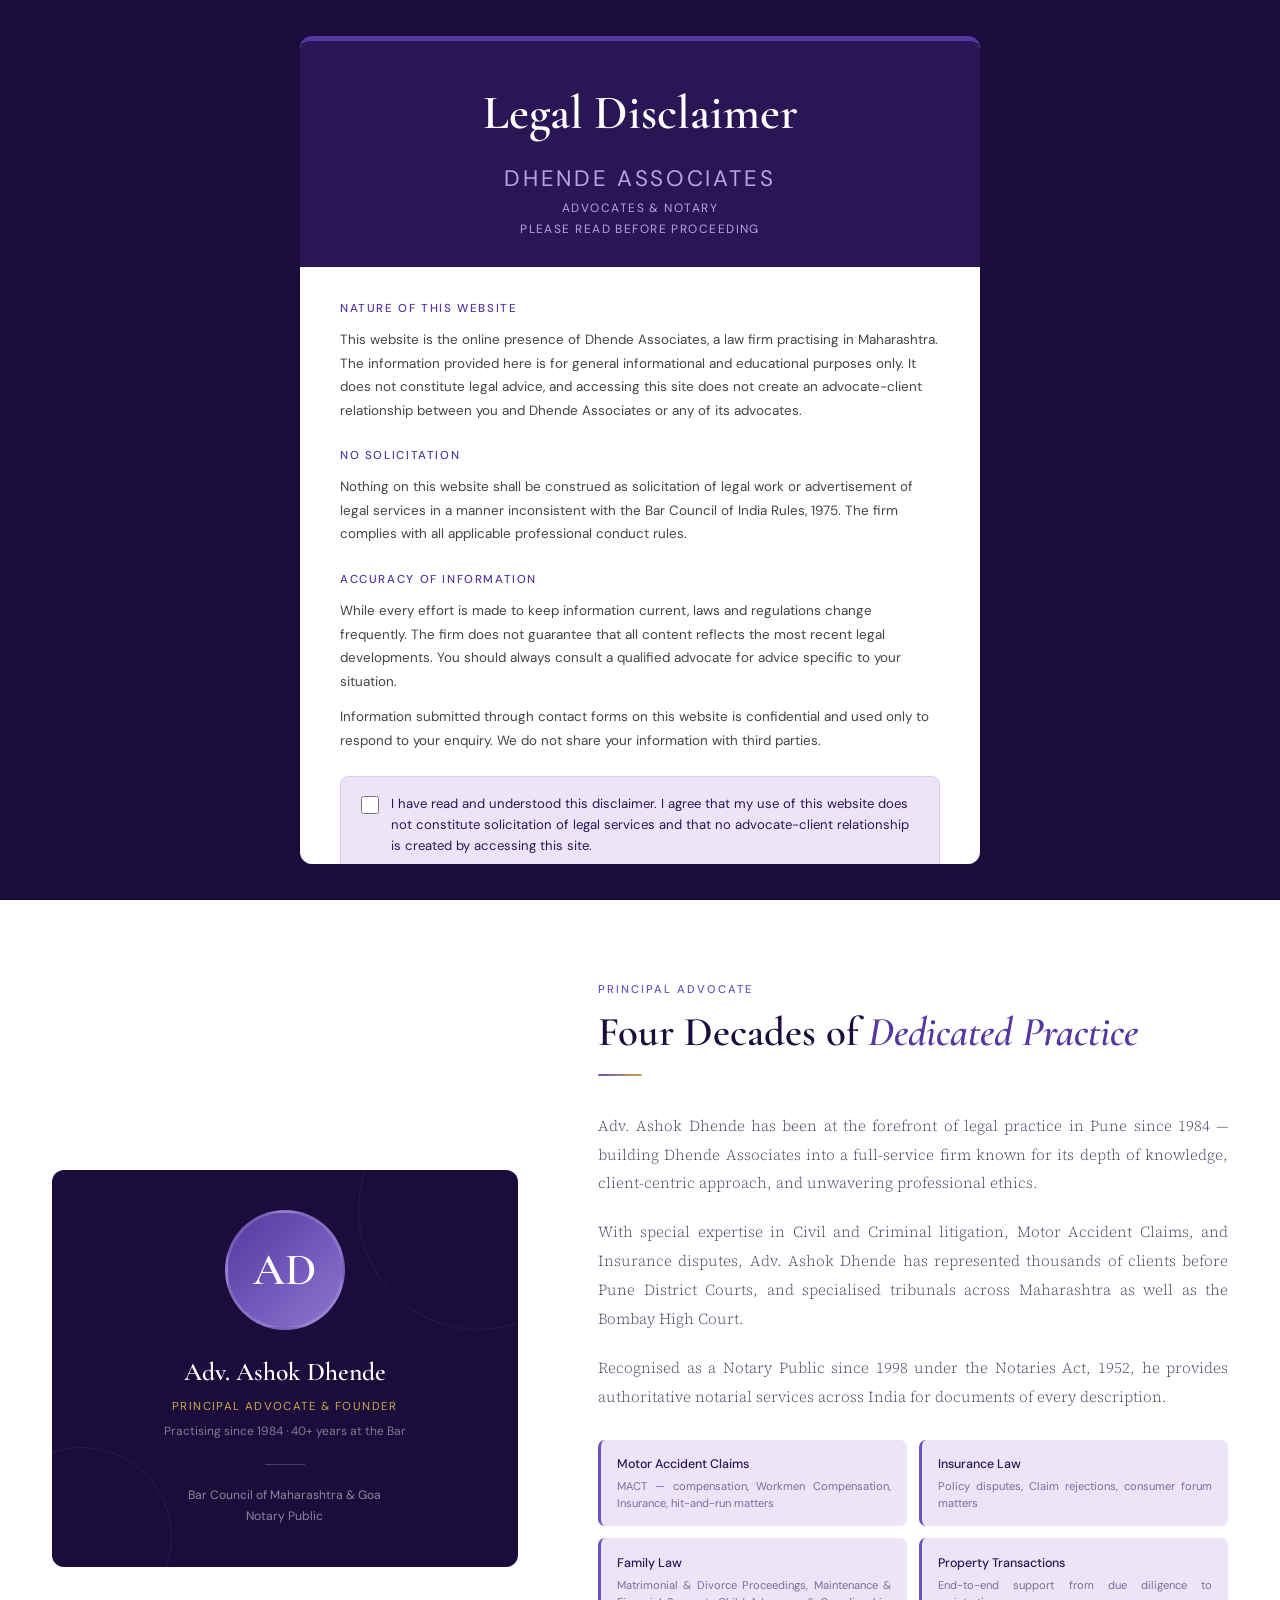
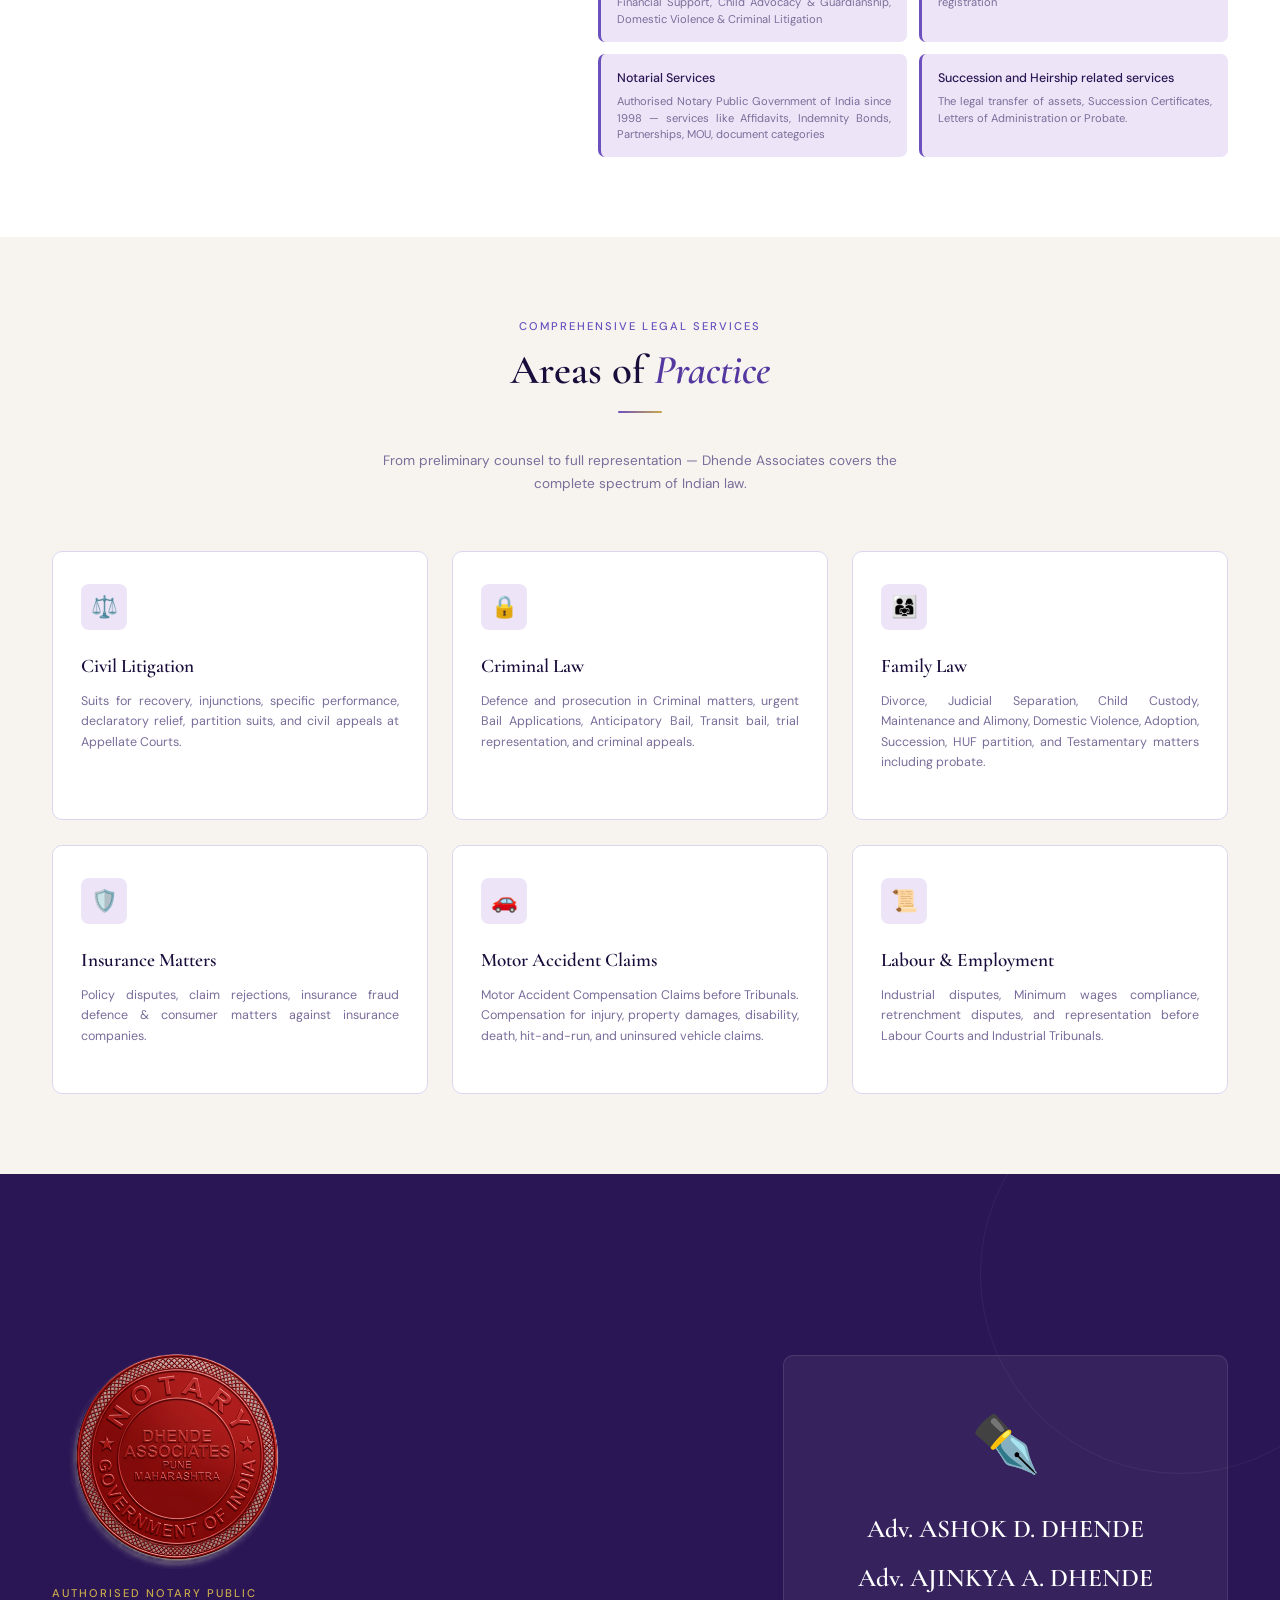
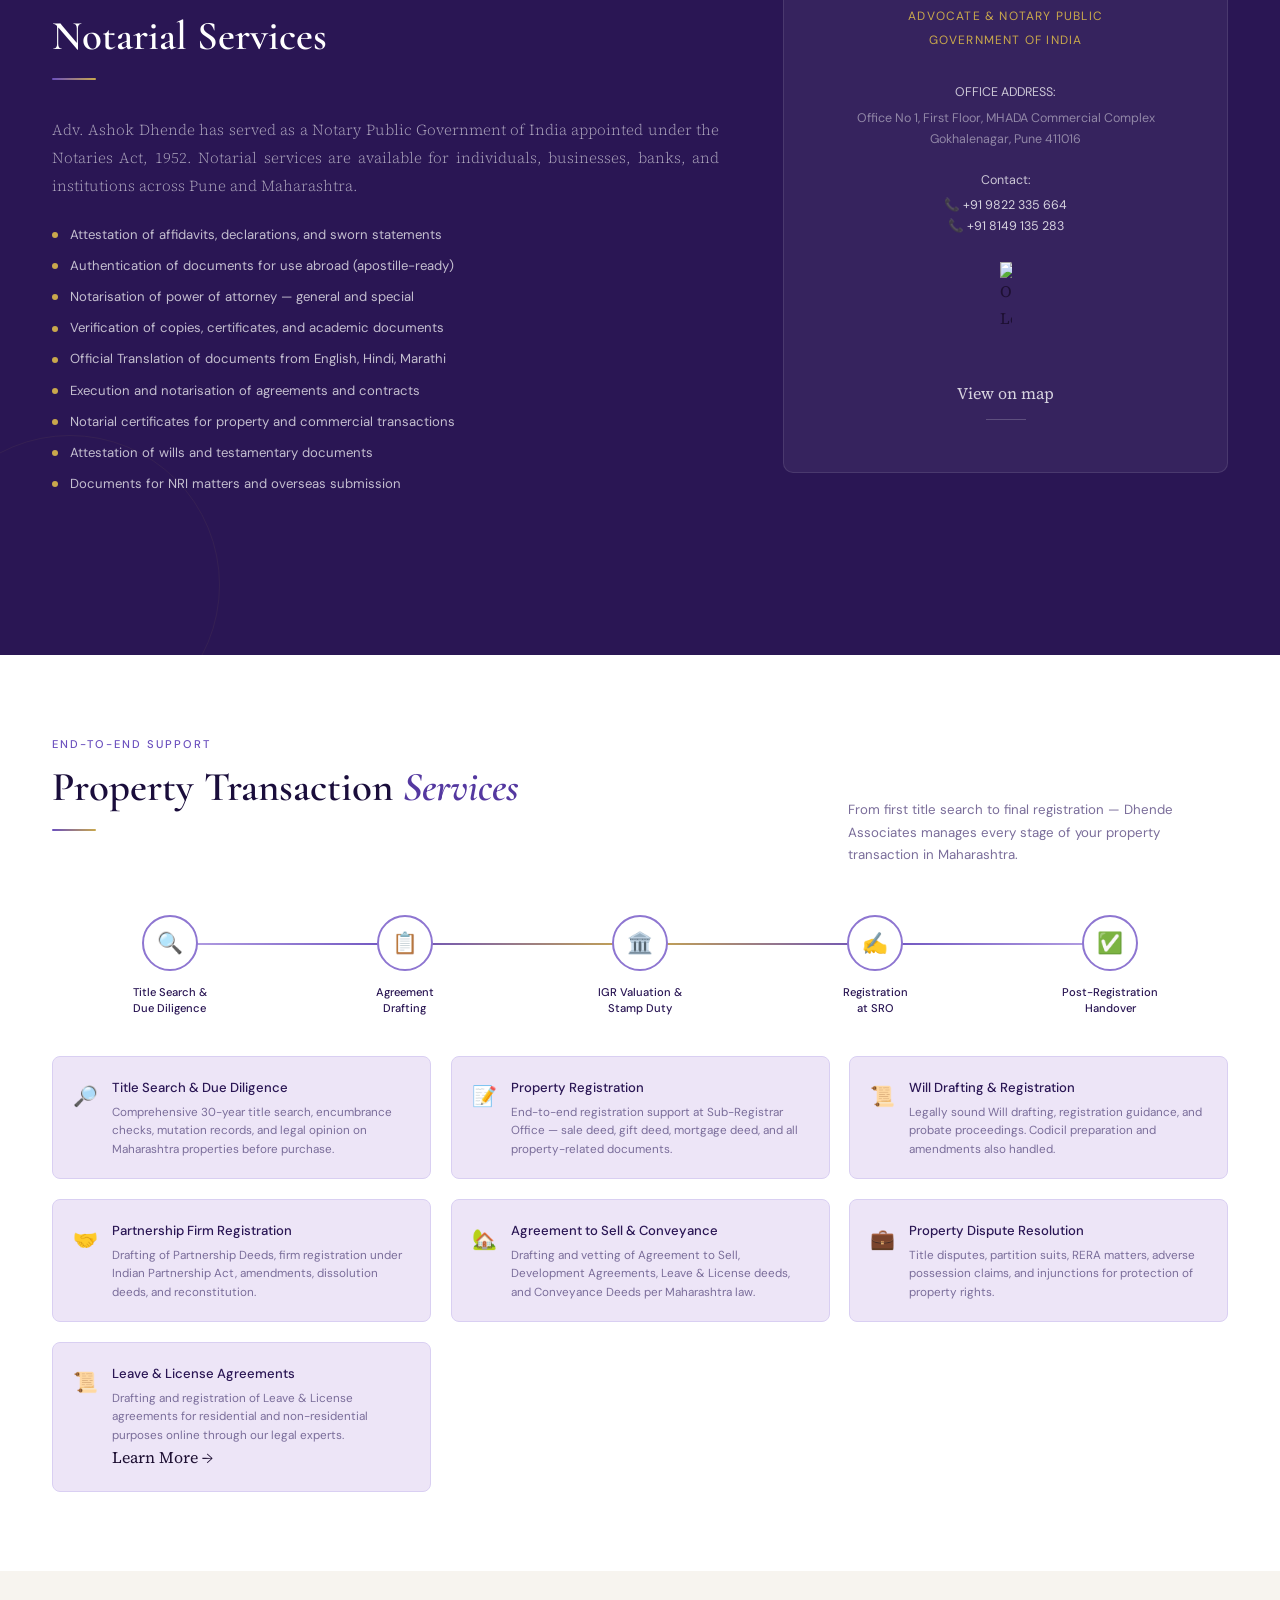
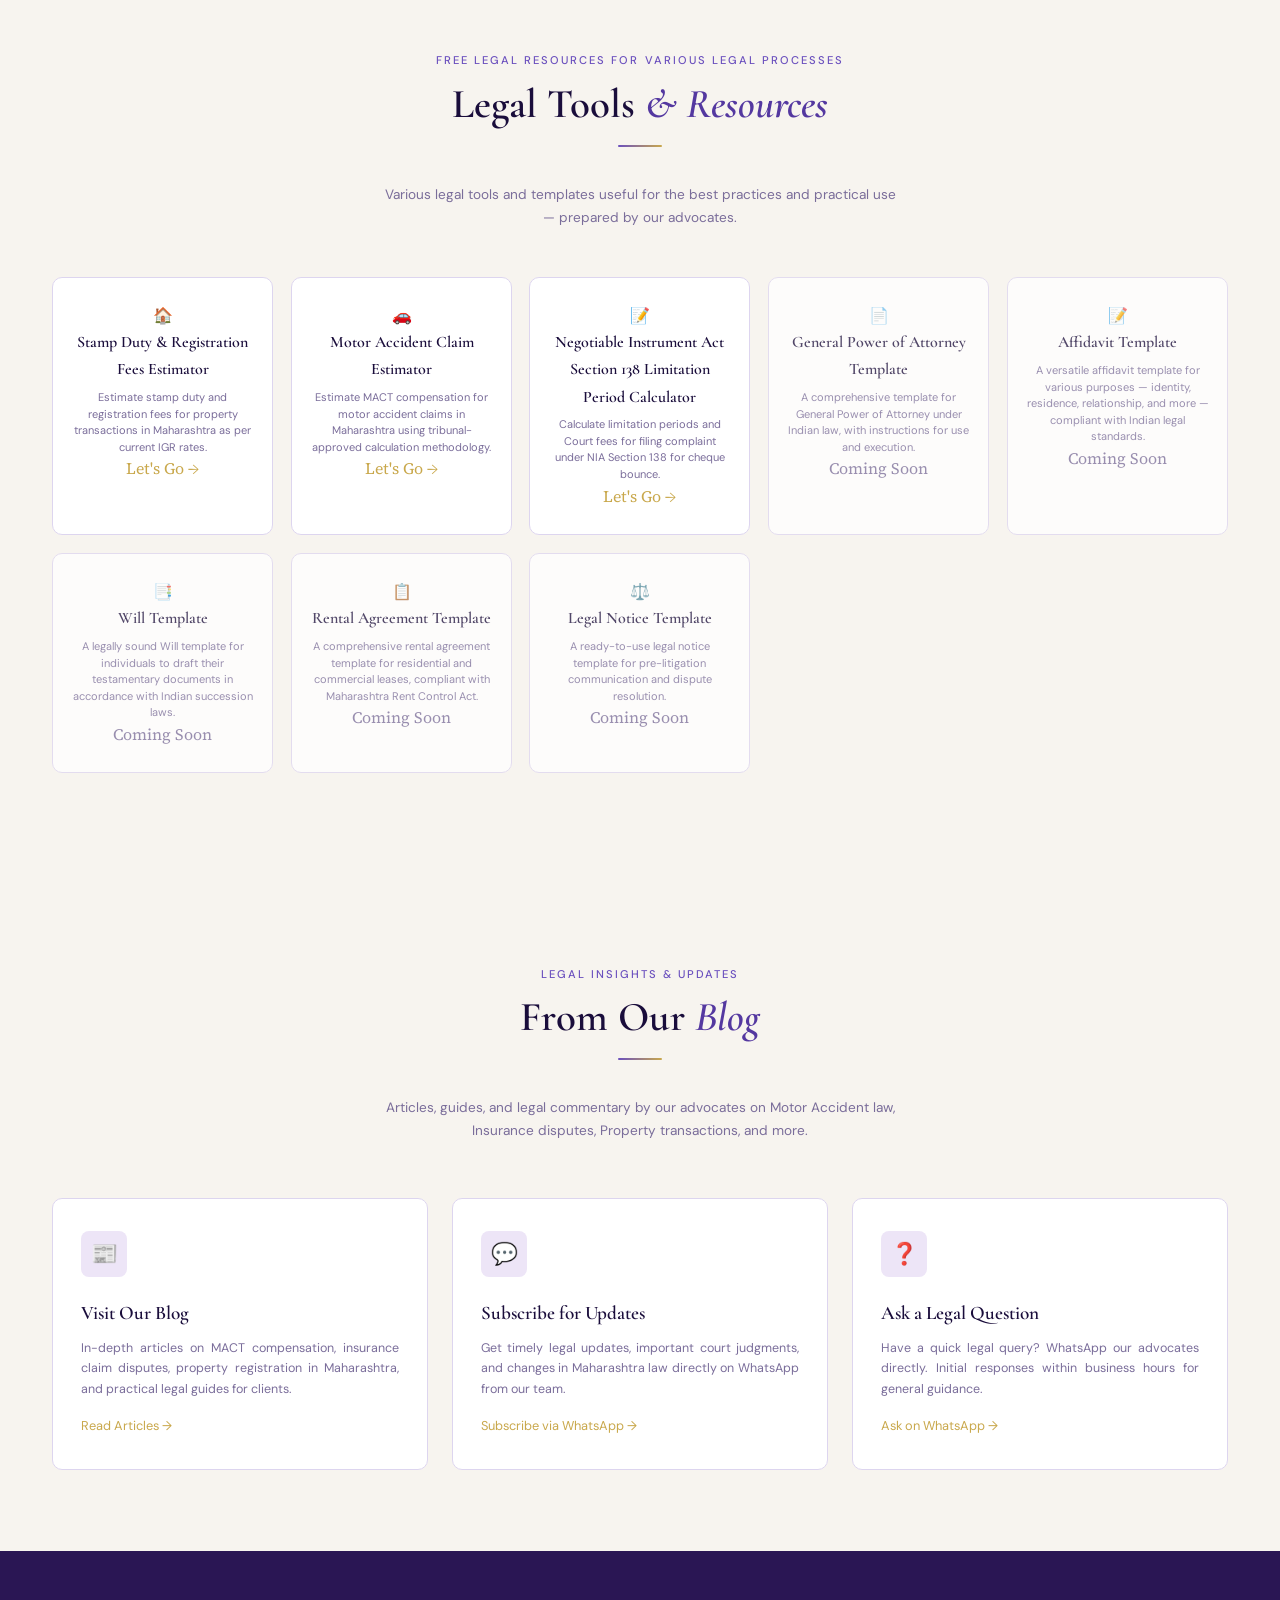
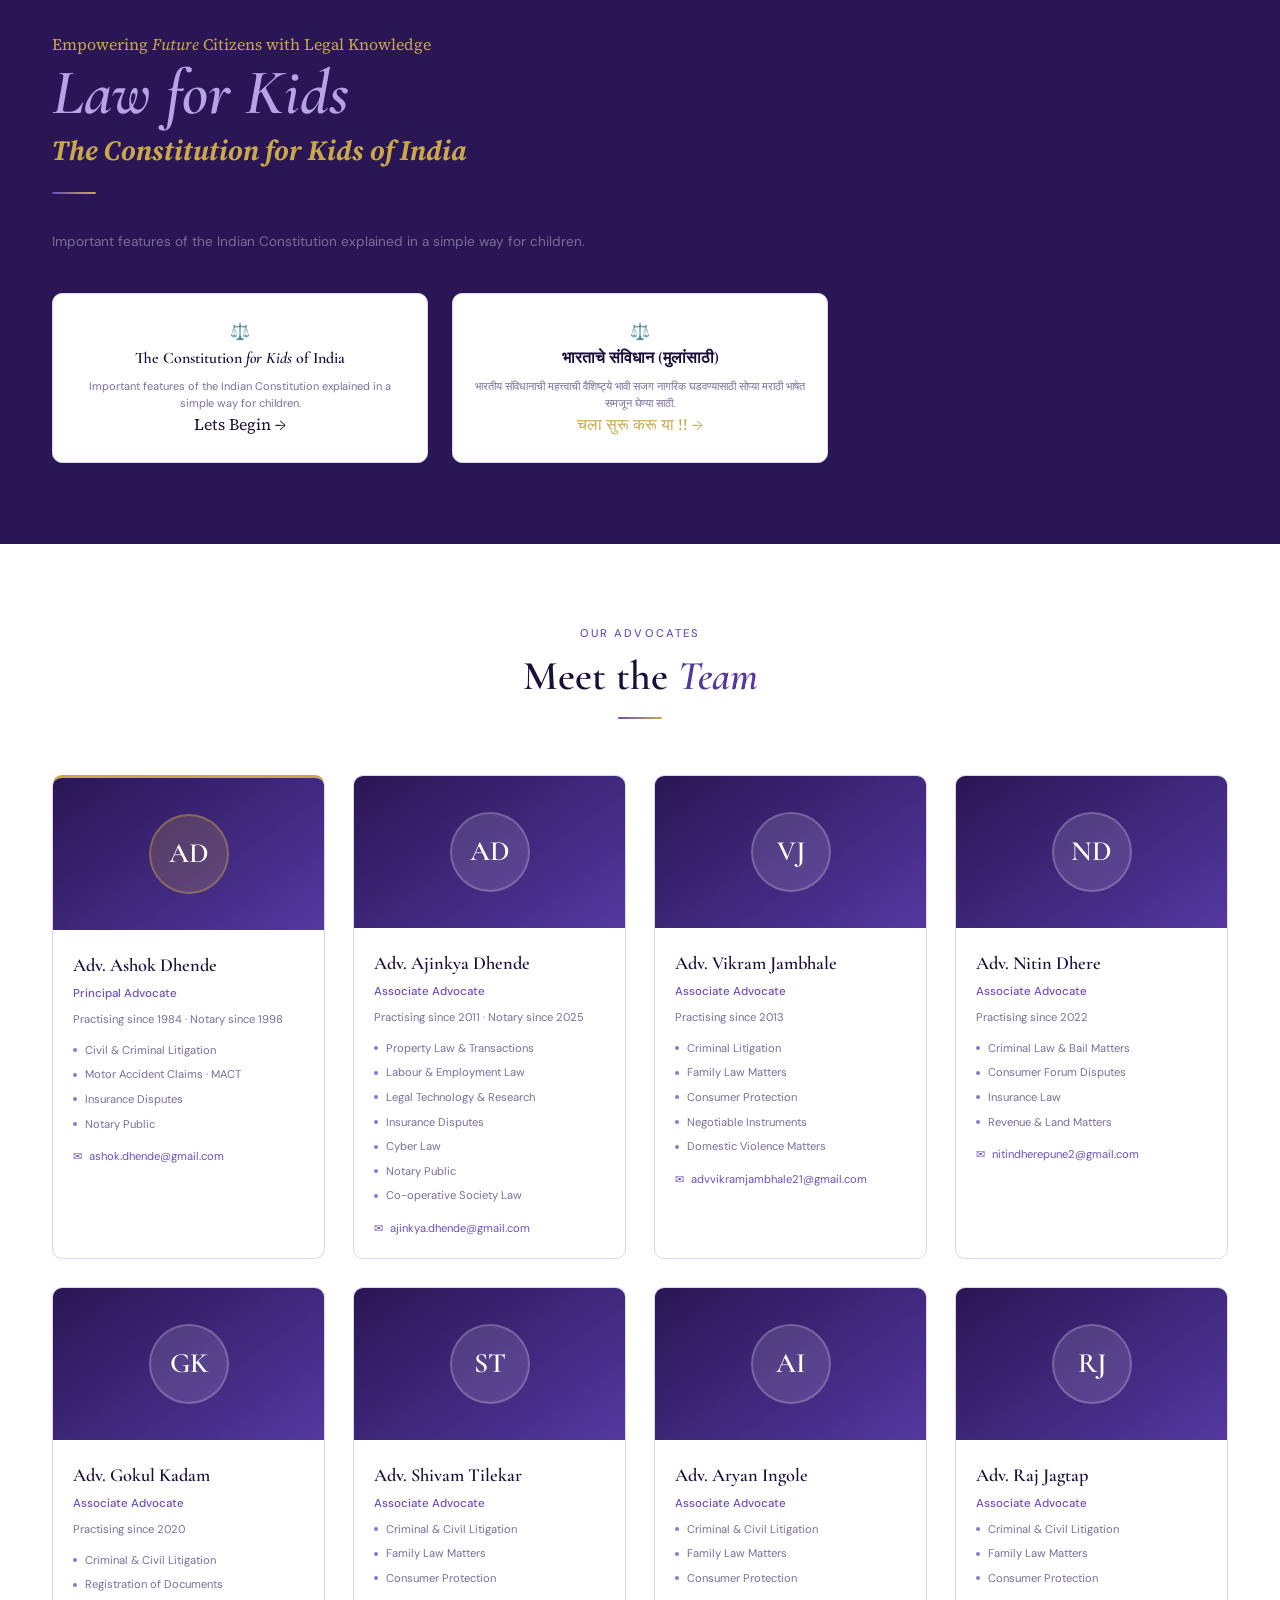
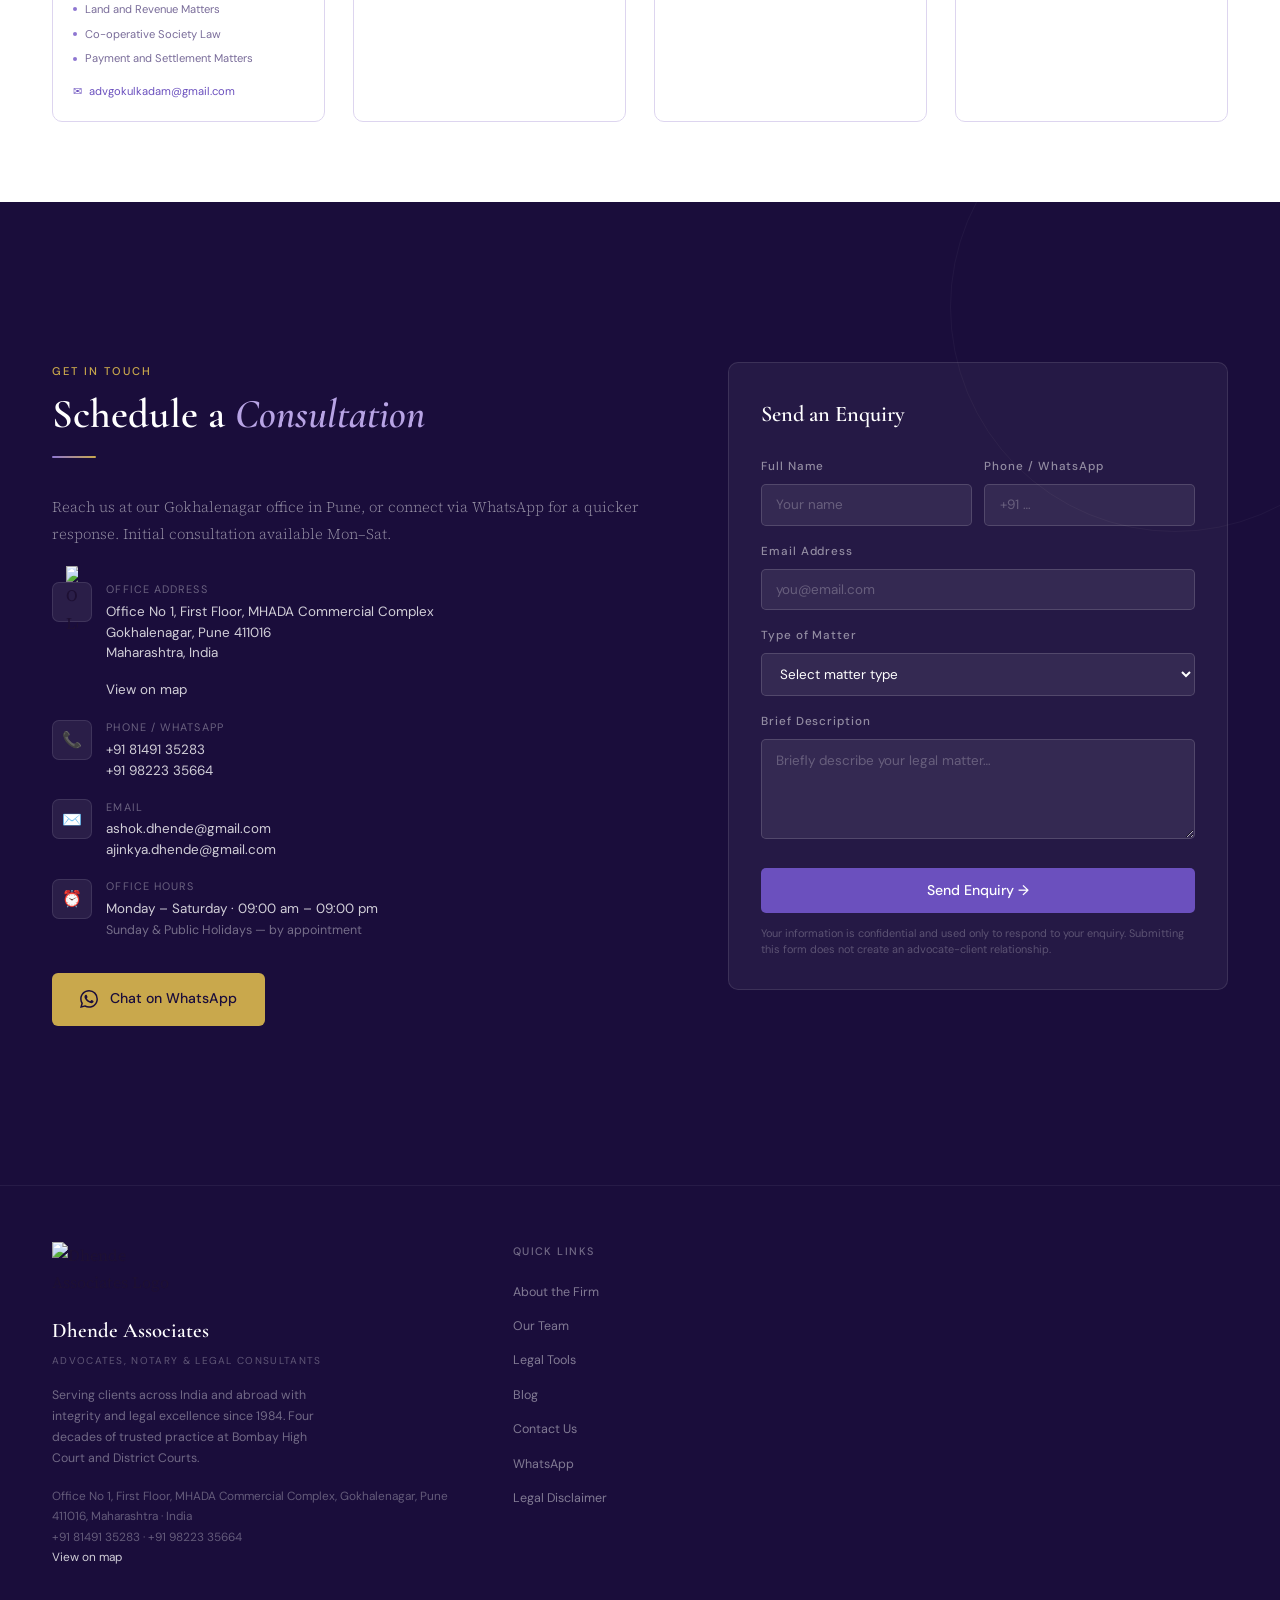
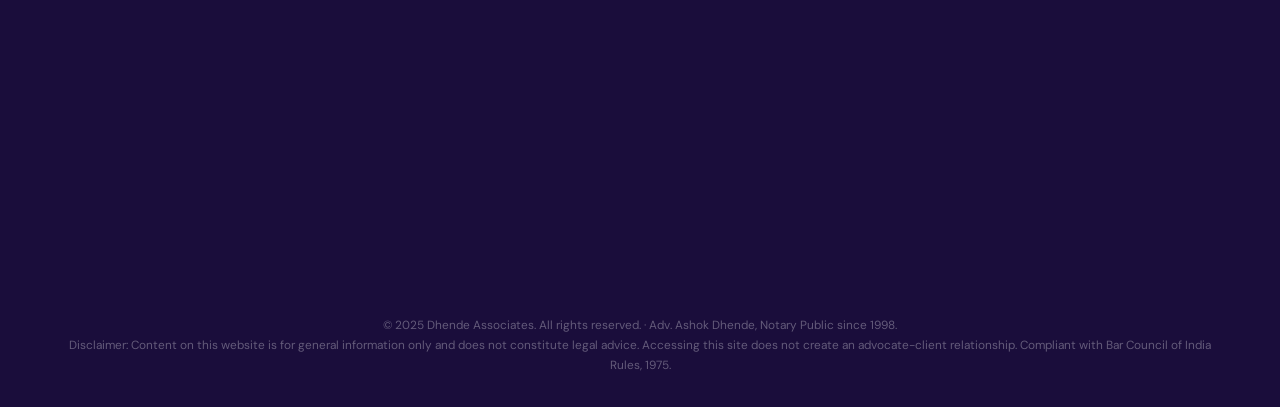
==== index.html @ 1e9360d8 "Update index.html" ====
<!DOCTYPE html>
<html lang="en">
<head>
<meta charset="UTF-8">
<meta name="viewport" content="width=device-width,initial-scale=1.0">
<meta name="google-site-verification" content="PiksVZaXg7yXCtuIJKmjqDi6nK7VVSGKS_OU0gdy_qU"/>
<title> Dhende Associates — Advocates, Notary &amp; Legal Consultants</title>
<link rel="icon" type="image/png" href="favicon.png">
<!-- Performance Optimizations -->
<link rel="dns-prefetch" href="https://www.googletagmanager.com">
<link rel="dns-prefetch" href="https://www.google-analytics.com">
<link rel="dns-prefetch" href="https://fonts.googleapis.com">
<!-- Google Tag Manager -->
<script async>(function(w,d,s,l,i){w[l]=w[l]||[];w[l].push({'gtm.start':
new Date().getTime(),event:'gtm.js'});var f=d.getElementsByTagName(s)[0],
j=d.createElement(s),dl=l!='dataLayer'?'&l='+l:'';j.async=true;j.src=
'https://www.googletagmanager.com/gtm.js?id='+i+dl;f.parentNode.insertBefore(j,f);
})(window,document,'script','dataLayer','GTM-T4ZG63FK');</script>
<!-- End Google Tag Manager -->
  
<link rel="google business" href="https://share.google/DdQ5nvNZUy1mBHjDc">
<link rel="preconnect" href="https://fonts.googleapis.com">
<link rel="preconnect" href="https://fonts.gstatic.com" crossorigin>
<link rel="preload" as="style" href="https://fonts.googleapis.com/css2?family=Cormorant+Garamond:ital,wght@0,400;0,500;0,600;0,700;1,400;1,600&family=Source+Serif+4:opsz,wght@8..60,300;8..60,400;8..60,600&family=DM+Sans:wght@300;400;500&display=swap">
<link href="https://fonts.googleapis.com/css2?family=Cormorant+Garamond:ital,wght@0,400;0,500;0,600;0,700;1,400;1,600&family=Source+Serif+4:opsz,wght@8..60,300;8..60,400;8..60,600&family=DM+Sans:wght@300;400;500&display=swap" rel="stylesheet">
<link rel="preload" as="style" href="style.css">
<link rel="stylesheet" href="style.css" />

<!-- SEO Meta Tags -->
<meta name="description" content="Trusted advocate & notary in Pune. 40+ years of legal practice in Motor Accident Claims, Insurance, Civil/Criminal Law, Property Law. Serving Maharashtra & India.">
<meta name="keywords" content="advocates pune, Bombay High Court lawyers, Top lawyer Pune, Best MACT advocate in Pune, How to file motor accident claim in Pune, HIGH COURT ADVOCATES, motor accident claim, insurance lawyer, property law, notary public, criminal lawyer, civil litigation, MACT compensation, Bail, Anticipatory Bail, family lawyer, legal consultant, legal advice, legal services, Pune law firm, Maharashtra advocate, legal representation, legal consultation, legal document drafting, legal dispute resolution, legal aid, legal support, legal guidance, legal expertise, legal counsel, legal assistance, legal advice in Pune, legal services in Maharashtra, legal representation in India, 138 negotiable instruments expert advocate, advocate for cheque bounce cases, advocate for dishonoured cheque cases, advocate for NI Act cases, Legal notice drafting service Pune, RTI filing advocate Pune, Document drafting lawyer Pune, Legal heir certificate advocate Pune, Will drafting lawyer Pune, NRI property legal help Pune, Notary public near me Pune, Property registration advocate Pune,
Sale deed lawyer Pune, Title verification advocate Pune, Property dispute resolution Pune, Stamp duty advisor Pune, Criminal lawyer Pune, Criminal defence advocate Pune, Bail application lawyer Pune, FIR filing advocate Pune, BNSS lawyer Pune, most affordable legal services Pune, best legal services Pune, top legal services Pune,
experienced advocate Pune, trusted lawyer Pune, legal consultation Pune, legal advice Pune,
legal representation Pune,
legal services Pune,
legal assistance Pune,
legal support Pune,
legal guidance Pune,
legal expertise Pune,
legal counsel Pune,
trusted and affordable legal services Pune,
best legal services Pune,
top legal services Pune,
experienced advocate Pune,
trusted lawyer Pune,
legal consultation Pune,
legal advice Pune,
legal representation Pune,
legal services Pune,
legal assistance Pune,
legal support,
legal guidance,
legal expertise,
legal counsel">

<meta name="robots" content="index, follow, max-snippet:-1, max-image-preview:large, max-video-preview:-1">
<meta name="author" content="Adv. Ashok Dhende, Adv. Ajinkya Dhende">
<meta name="publisher" content="Dhende Associates">
<meta name="revisit-after" content="7 days">
<link rel="canonical" href="https://www.dhendeassociates.com/">
  
<meta name="msapplication-TileColor" content="#1a1a1a">
<!-- 1. PRIMARY: LegalService + LocalBusiness -->
<script type="application/ld+json">
{
  "@context": "https://schema.org",
  "@graph": [
    {
      "@type": ["LegalService", "LocalBusiness"],
      "@id": "https://www.dhendeassociates.com/#organization",
      "name": "Dhende Associates",
      "alternateName": [
        "Dhende Associates Advocates",
        "Dhende Associates Advocates Notary Legal Consultants",
        "Adv. Ashok Dhende",
        "Dhende Law Firm Pune"
      ],
      "description": "Dhende Associates is a full-service law firm in Pune, Maharashtra, established in 1984 by Adv. Ashok Dhende. The firm specialises in Motor Accident Claims (MACT), Insurance Law, Civil and Criminal Litigation, Property Law, Family Law, Labour Law, and Notary Public Services. Adv. Ashok Dhende has been a Notary Public (Government of India) since 1998 under the Notaries Act, 1952.",
      "url": "https://www.dhendeassociates.com",
      "logo": "https://www.dhendeassociates.com/og-image.png",
      "image": "https://www.dhendeassociates.com/og-image.png",
      "foundingDate": "1984",
      "telephone": ["+918149135283", "+919822335664"],
      "email": ["ashok.dhende@gmail.com", "ajinkya.dhende@gmail.com"],
      "address": {
        "@type": "PostalAddress",
        "streetAddress": "Office No 1, First Floor, MHADA Commercial Complex, Gokhalenagar",
        "addressLocality": "Pune",
        "addressRegion": "Maharashtra",
        "postalCode": "411016",
        "addressCountry": "IN"
      },
      "geo": {
        "@type": "GeoCoordinates",
        "latitude": 18.5360,
        "longitude": 73.8345
      },
      "hasMap": "https://maps.app.goo.gl/FT5mNgG5bBRJW8A99",
      "openingHoursSpecification": [
        {
          "@type": "OpeningHoursSpecification",
          "dayOfWeek": ["Monday","Tuesday","Wednesday","Thursday","Friday","Saturday"],
          "opens": "09:00",
          "closes": "21:00"
        }
      ],
      "areaServed": [
        { "@type": "City", "name": "Pune" },
        { "@type": "State", "name": "Maharashtra" },
        { "@type": "Country", "name": "India" }
      ],
      "knowsAbout": [
        "Motor Accident Claims",
        "MACT Compensation",
        "Insurance Law",
        "Insurance Claim Disputes",
        "Civil Litigation",
        "Criminal Defence",
        "Bail Applications",
        "Anticipatory Bail",
        "Family Law",
        "Divorce Proceedings",
        "Child Custody",
        "Domestic Violence",
        "Property Law",
        "Title Search",
        "Property Registration",
        "Stamp Duty Maharashtra",
        "Will Drafting",
        "Succession Certificate",
        "Letters of Administration",
        "Probate",
        "Labour Law",
        "Industrial Disputes",
        "Notary Public Services",
        "Power of Attorney",
        "Affidavits",
        "Negotiable Instruments Act",
        "Cheque Bounce Cases Section 138",
        "Co-operative Society Law",
        "Cyber Law",
        "Consumer Protection",
        "revenue and land matters",
        "Bombay High Court",
        "Maharashtra District Courts",
        "Pune District Court",
        "Symbiosis International University Law School Pune",
        "Bank Deceased claim lawyer Pune",
        "NRI legal services Pune",
        "Legal document drafting Pune",
        "Symbiosis admission eligibility affidavit",
        "Legal notice drafting Pune",
        "RTI filing advocate Pune",
        "Legal heir certificate advocate Pune",
        "Indemnity Bond",
        "property registration lawyer Pune",
        "property dispute resolution Pune",
        "stamp duty advisory Pune",
        "online leave and license registraion services",
        "affordable legal services Pune",
        "startup legal services Pune",
        "partnership firm registration",
        "reasonable legal fees Pune",
        "legal consultation Pune",
        "legal advice Pune",
        "legal representation Pune",
        "legal services Pune",
        "legal assistance Pune",
        "legal support Pune",
        "legal guidance Pune",
        "legal expertise Pune",
        "legal counsel Pune"
      ],
      "hasOfferCatalog": {
        "@type": "OfferCatalog",
        "name": "Legal Services",
        "itemListElement": [
          {
            "@type": "Offer",
            "itemOffered": {
              "@type": "Service",
              "name": "Motor Accident Claim (MACT)",
              "description": "Representation before Motor Accident Claims Tribunals for compensation in road accidents — injury, death, disability, hit-and-run, and uninsured vehicle claims."
            }
          },
          {
            "@type": "Offer",
            "itemOffered": {
              "@type": "Service",
              "name": "Insurance Dispute Representation",
              "description": "Policy disputes, claim rejections, insurance fraud defence, and consumer forum matters against insurance companies."
            }
          },
          {
            "@type": "Offer",
            "itemOffered": {
              "@type": "Service",
              "name": "Civil Litigation",
              "description": "Recovery suits, injunctions, specific performance, declaratory relief, partition suits, and civil appeals."
            }
          },
          {
            "@type": "Offer",
            "itemOffered": {
              "@type": "Service",
              "name": "Criminal Defence",
              "description": "Bail applications, Anticipatory Bail, transit bail, trial representation, and criminal appeals before Maharashtra courts."
            }
          },
          {
            "@type": "Offer",
            "itemOffered": {
              "@type": "Service",
              "name": "Property Transaction Services",
              "description": "Title search, due diligence, sale deed drafting, gift deed, mortgage deed, stamp duty advisory, and SRO registration in Maharashtra."
            }
          },
          {
            "@type": "Offer",
            "itemOffered": {
              "@type": "Service",
              "name": "Family Law",
              "description": "Divorce, judicial separation, child custody, maintenance, alimony, domestic violence, adoption, HUF partition, probate, and testamentary matters."
            }
          },
          {
            "@type": "Offer",
            "itemOffered": {
              "@type": "Service",
              "name": "Notary Public Services",
              "description": "Attestation of affidavits, power of attorney notarisation, authentication for apostille, verification of copies, NRI documents, and all notarial services under Notaries Act 1952."
            }
          },
          {
            "@type": "Offer",
            "itemOffered": {
              "@type": "Service",
              "name": "Labour & Employment Law",
              "description": "Industrial disputes, retrenchment, minimum wages compliance, and representation before Labour Courts and Industrial Tribunals."
            }
          }
        ]
      },
      "sameAs": [
        "https://www.dhendeassociates.com"
      ],
      "contactPoint": [
        {
          "@type": "ContactPoint",
          "telephone": "+918149135283",
          "contactType": "customer service",
          "availableLanguage": ["English", "Hindi", "Marathi"],
          "contactOption": "TollFree",
          "areaServed": "IN"
        },
        {
          "@type": "ContactPoint",
          "telephone": "+919822335664",
          "contactType": "legal consultation",
          "availableLanguage": ["English", "Hindi", "Marathi"],
          "areaServed": "IN"
        }
      ],
      "numberOfEmployees": {
        "@type": "QuantitativeValue",
        "value": 8
      },
      "slogan": "Trusted Advocates for Every Legal Challenge",
      "currenciesAccepted": "INR",
      "paymentAccepted": "Cash, Bank Transfer, UPI",
      "priceRange": "₹₹",
      "inLanguage": ["en", "mr", "hi"]
    },

    {
      "@type": "WebSite",
      "@id": "https://www.dhendeassociates.com/#website",
      "url": "https://www.dhendeassociates.com",
      "name": "Dhende Associates — Advocates, Notary & Legal Consultants",
      "description": "Official website of Dhende Associates, a law firm established in 1984 in Pune, Maharashtra.",
      "publisher": {
        "@id": "https://www.dhendeassociates.com/#organization"
      },
      "inLanguage": "en",
      "potentialAction": {
        "@type": "SearchAction",
        "target": {
          "@type": "EntryPoint",
          "urlTemplate": "https://www.dhendeassociates.com/?s={search_term_string}"
        },
        "query-input": "required name=search_term_string"
      }
    },

    {
      "@type": "WebPage",
      "@id": "https://www.dhendeassociates.com/#webpage",
      "url": "https://www.dhendeassociates.com",
      "name": "Dhende Associates — Advocates, Notary & Legal Consultants | Pune",
      "isPartOf": { "@id": "https://www.dhendeassociates.com/#website" },
      "about": { "@id": "https://www.dhendeassociates.com/#organization" },
      "description": "Trusted law firm in Pune since 1984. Motor Accident Claims, Insurance Disputes, Property Law, Criminal Defence, Family Law, and Notary Public services across Maharashtra.",
      "breadcrumb": { "@id": "https://www.dhendeassociates.com/#breadcrumb" },
      "inLanguage": "en",
      "potentialAction": {
        "@type": "ReadAction",
        "target": ["https://www.dhendeassociates.com"]
      }
    },

    {
      "@type": "BreadcrumbList",
      "@id": "https://www.dhendeassociates.com/#breadcrumb",
      "itemListElement": [
        {
          "@type": "ListItem",
          "position": 1,
          "name": "Home",
          "item": "https://www.dhendeassociates.com"
        }
      ]
    }
  ]
}
</script>

<!-- 2. PERSONS — Principal and Key Advocates -->
<script type="application/ld+json">
{
  "@context": "https://schema.org",
  "@graph": [
    {
      "@type": "Person",
      "@id": "https://www.dhendeassociates.com/#ashok-dhende",
      "name": "Adv. Ashok Dhende",
      "givenName": "Ashok",
      "familyName": "Dhende",
      "honorificPrefix": "Adv.",
      "jobTitle": "Principal Advocate & Notary Public",
      "description": "Adv. Ashok Dhende is the founder and principal advocate of Dhende Associates, practising law in Pune since 1984. He is a Notary Public (Government of India) since 1998 under the Notaries Act, 1952. He is enrolled with the Bar Council of Maharashtra and Goa and has represented clients before Pune District Courts, specialised tribunals, and the Bombay High Court.",
      "worksFor": {
        "@id": "https://www.dhendeassociates.com/#organization"
      },
      "alumniOf": "Bar Council of Maharashtra and Goa",
      "knowsAbout": [
        "Motor Accident Claims",
        "MACT Tribunal",
        "Insurance Law",
        "Civil Litigation",
        "Criminal Law",
        "Notary Public",
        "Family Law",
        "Property Law"
      ],
      "email": "ashok.dhende@gmail.com",
      "telephone": "+919822335664",
      "address": {
        "@type": "PostalAddress",
        "streetAddress": "Office No 1, First Floor, MHADA Commercial Complex, Gokhalenagar",
        "addressLocality": "Pune",
        "addressRegion": "Maharashtra",
        "postalCode": "411016",
        "addressCountry": "IN"
      },
      "hasCredential": [
        {
          "@type": "EducationalOccupationalCredential",
          "name": "Enrollment — Bar Council of Maharashtra and Goa",
          "recognizedBy": { "@type": "Organization", "name": "Bar Council of Maharashtra and Goa" }
        },
        {
          "@type": "EducationalOccupationalCredential",
          "name": "Notary Public — Government of India",
          "dateCreated": "1998",
          "recognizedBy": { "@type": "GovernmentOrganization", "name": "Government of India" }
        }
      ]
    },
    {
      "@type": "Person",
      "@id": "https://www.dhendeassociates.com/#ajinkya-dhende",
      "name": "Adv. Ajinkya Dhende",
      "givenName": "Ajinkya",
      "familyName": "Dhende",
      "honorificPrefix": "Adv.",
      "jobTitle": "Associate Advocate & Notary Public",
      "description": "Adv. Ajinkya Dhende is an associate advocate at Dhende Associates, practising since 2011. He is a Notary Public since 2025. His practice areas include Property Law, Labour and Employment Law, Insurance Disputes, Cyber Law, Legal Technology, and Co-operative Society Law.",
      "worksFor": { "@id": "https://www.dhendeassociates.com/#organization" },
      "knowsAbout": ["Property Law", "Labour Law", "Cyber Law", "Co-operative Society Law", "Insurance Disputes", "Legal Technology", "Notary Public"],
      "email": "ajinkya.dhende@gmail.com"
    },
    {
      "@type": "Person",
      "@id": "https://www.dhendeassociates.com/#vikram-jambhale",
      "name": "Adv. Vikram Jambhale",
      "givenName": "Vikram",
      "familyName": "Jambhale",
      "honorificPrefix": "Adv.",
      "jobTitle": "Associate Advocate",
      "description": "Associate Advocate at Dhende Associates since 2013, specialising in Criminal Litigation, Family Law, Consumer Protection, Negotiable Instruments, and Domestic Violence matters.",
      "worksFor": { "@id": "https://www.dhendeassociates.com/#organization" },
      "knowsAbout": ["Criminal Litigation", "Family Law", "Consumer Protection", "Negotiable Instruments Act", "Domestic Violence"],
      "email": "advvikramjambhale21@gmail.com"
    },
    {
      "@type": "Person",
      "@id": "https://www.dhendeassociates.com/#nitin-dhere",
      "name": "Adv. Nitin Dhere",
      "givenName": "Nitin",
      "familyName": "Dhere",
      "honorificPrefix": "Adv.",
      "jobTitle": "Associate Advocate",
      "description": "Associate Advocate at Dhende Associates since 2022, specialising in Criminal Law, Bail Matters, Consumer Forum Disputes, Insurance Law, and Revenue and Land Matters.",
      "worksFor": { "@id": "https://www.dhendeassociates.com/#organization" },
      "knowsAbout": ["Criminal Law", "Bail Applications", "Consumer Forum", "Insurance Law", "Revenue Matters"],
      "email": "nitindherepune2@gmail.com"
    },
    {
      "@type": "Person",
      "@id": "https://www.dhendeassociates.com/#gokul-kadam",
      "name": "Adv. Gokul Kadam",
      "givenName": "Gokul",
      "familyName": "Kadam",
      "honorificPrefix": "Adv.",
      "jobTitle": "Associate Advocate",
      "description": "Associate Advocate at Dhende Associates since 2020, specialising in Criminal and Civil Litigation, Registration of Documents, Land and Revenue Matters, Co-operative Society Law, and Payment and Settlement matters.",
      "worksFor": { "@id": "https://www.dhendeassociates.com/#organization" },
      "knowsAbout": ["Criminal Litigation", "Civil Litigation", "Document Registration", "Land Revenue", "Co-operative Society Law"],
      "email": "advgokulkadam@gmail.com"
    }
  ]
}
</script>

<!-- 3. FAQ PAGE — Common legal questions (boosts featured snippets and AI answers) -->
<script type="application/ld+json">
{
  "@context": "https://schema.org",
  "@type": "FAQPage",
  "mainEntity": [
    {
      "@type": "Question",
      "name": "How do I file a Motor Accident Claim (MACT) in Pune?",
      "acceptedAnswer": {
        "@type": "Answer",
        "text": "A Motor Accident Claim in Pune is filed before the Motor Accident Claims Tribunal (MACT) under the Motor Vehicles Act, 1988. The claim petition must include details of the accident, injuries or death, the vehicles involved, insurance policy details, and supporting documents like the FIR, medical records, disability certificate, and income proof. At Dhende Associates, we handle MACT claims for injury, death, disability, hit-and-run cases, and uninsured vehicle claims across Pune and Maharashtra. Contact us at +91 81491 35283 for a consultation."
      }
    },
    {
      "@type": "Question",
      "name": "What is the MACT compensation formula used in Maharashtra?",
      "acceptedAnswer": {
        "@type": "Answer",
        "text": "The MACT compensation in Maharashtra is calculated using the multiplier method established by the Supreme Court in Sarla Verma v. DTC (2009) and updated in National Insurance Co. v. Pranay Sethi (2017). For death claims: Compensation = (Annual Income – 1/3 for personal expenses) × Multiplier based on age. For injury/disability: compensation covers medical expenses, loss of future earnings (based on % disability), pain and suffering, and attendant charges. The 2017 judgment also fixed conventional heads: Rs. 40,000 (loss of estate), Rs. 15,000 (funeral expenses), Rs. 40,000 (loss of consortium). Use our free MACT calculator at dhendeassociates.com to estimate your claim."
      }
    },
    {
      "@type": "Question",
      "name": "What are the stamp duty rates for property registration in Pune in 2025?",
      "acceptedAnswer": {
        "@type": "Answer",
        "text": "As per IGR Maharashtra ASR 2025-26, stamp duty in Pune (Municipal Corporation area) is: Male buyer: 7% (5% stamp duty + 1% LBT/Metro cess + 1% transport surcharge). Female buyer: 6% (1% concession for women buyers). Registration fees are 1% of the property value, subject to a cap of Rs. 30,000. Additional charges include local body tax and metro cess depending on the location. Use our free Stamp Duty and Registration Fee Estimator at dhendeassociates.com for an accurate estimate."
      }
    },
    {
      "@type": "Question",
      "name": "What documents are required for property registration in Maharashtra?",
      "acceptedAnswer": {
        "@type": "Answer",
        "text": "For property registration at the Sub-Registrar Office (SRO) in Maharashtra, you need: (1) Original sale deed/agreement for sale with proper stamp duty paid; (2) Identity proof of buyer and seller (Aadhaar, PAN); (3) Property card or 7/12 extract; (4) Encumbrance certificate; (5) NOC from society or builder (if applicable); (6) Municipal property tax receipts; (7) Two passport photographs of buyer and seller; (8) Witness identity proofs. Dhende Associates handles end-to-end property registration in Pune."
      }
    },
    {
      "@type": "Question",
      "name": "How do I get an Anticipatory Bail in Pune?",
      "acceptedAnswer": {
        "@type": "Answer",
        "text": "An Anticipatory Bail application under Section 482 BNSS (formerly Section 438 CrPC) is filed before the Sessions Court or the Bombay High Court when a person apprehends arrest. The court considers the nature of the offence, criminal antecedents, possibility of fleeing, and risk of tampering with evidence. The advocate files the bail application along with supporting documents, and the court may grant an interim pre-arrest bail pending hearing. At Dhende Associates, we handle urgent bail and anticipatory bail applications in Pune."
      }
    },
    {
      "@type": "Question",
      "name": "What is a Notary Public and what services does a Notary provide?",
      "acceptedAnswer": {
        "@type": "Answer",
        "text": "A Notary Public is an officer appointed by the Government under the Notaries Act, 1952 to authenticate and certify documents. Notarial services include: attestation of affidavits and sworn statements, notarisation of Power of Attorney, authentication of documents for use abroad (apostille-ready), verification of true copies of certificates and academic documents, execution and notarisation of agreements, partnership deeds, and MOUs, and attestation of wills. Adv. Ashok Dhende has been a Government of India-appointed Notary Public since 1998. Office: MHADA Commercial Complex, Gokhalenagar, Pune 411016."
      }
    },
    {
      "@type": "Question",
      "name": "How can I contest an insurance claim rejection in India?",
      "acceptedAnswer": {
        "@type": "Answer",
        "text": "If your insurance claim is rejected, you can: (1) File a grievance with the insurer's internal grievance redressal cell; (2) Approach the Insurance Ombudsman (free of charge, for claims up to Rs. 30 lakhs under the Ombudsman scheme); (3) File a complaint before the Consumer Disputes Redressal Commission (District/State/National depending on claim amount); (4) File a civil suit before a competent civil court. The grounds for contesting include wrongful repudiation, non-disclosure without material impact, delay, and breach of contract. Dhende Associates handles insurance dispute cases across Pune and Maharashtra."
      }
    },
    {
      "@type": "Question",
      "name": "What is a Succession Certificate and when is it required?",
      "acceptedAnswer": {
        "@type": "Answer",
        "text": "A Succession Certificate is a legal document granted by a civil court under the Indian Succession Act, 1925, certifying the legal heirs of a deceased person and authorising them to collect debts, securities, and other assets. It is required when a person dies intestate (without a will) and the heirs need to claim bank deposits, insurance proceeds, provident fund, shares, or debentures. An application is filed before the District Court in the jurisdiction where the deceased resided. Dhende Associates assists with Succession Certificate applications, Letters of Administration, and Probate proceedings."
      }
    },
    {
      "@type": "Question",
      "name": "Which courts does Dhende Associates appear before?",
      "acceptedAnswer": {
        "@type": "Answer",
        "text": "Dhende Associates appears before: Bombay High Court, Pune District Court and Sessions Court, Motor Accident Claims Tribunals (MACT) in Pune and Maharashtra, Consumer Disputes Redressal Commissions, Family Courts, Labour Courts and Industrial Tribunals, Sub-Registrar Offices across Pune, and Revenue and Co-operative Courts in Maharashtra."
      }
    },
    {
      "@type": "Question",
      "name": "How do I contact Dhende Associates in Pune?",
      "acceptedAnswer": {
        "@type": "Answer",
        "text": "Dhende Associates is located at Office No 1, First Floor, MHADA Commercial Complex, Gokhalenagar, Pune 411016, Maharashtra, India. Phone: +91 81491 35283 and +91 98223 35664. Email: ashok.dhende@gmail.com or ajinkya.dhende@gmail.com. Office hours: Monday to Saturday, 9:00 AM to 9:00 PM. Sundays and public holidays by prior appointment. You can also reach us on WhatsApp at +91 81491 35283."
      }
    }
  ]
}
</script>

<!-- 4. LOCAL BUSINESS REVIEW AGGREGATE (placeholder — update when reviews are collected) -->
<script type="application/ld+json">
{
  "@context": "https://schema.org",
  "@type": "LegalService",
  "@id": "https://www.dhendeassociates.com/#reviews",
  "name": "Dhende Associates",
  "aggregateRating": {
    "@type": "AggregateRating",
    "ratingValue": "4.9",
    "bestRating": "5",
    "worstRating": "1",
    "ratingCount": "47",
    "reviewCount": "47"
  }
}
</script>


<!-- Open Graph Tags -->
<meta property="og:type" content="business.business">
<meta property="og:title" content="Dhende Associates — Trusted Legal Advocates in Pune">
<meta property="og:description" content="40+ years of dedicated legal practice. Motor Accident Claims, Insurance, Property Law, Notary Services.">
<meta property="og:url" content="https://www.dhendeassociates.com/">
<meta property="og:image" content="https://www.dhendeassociates.com/og-image.png">
<meta property="og:site_name" content="Dhende Associates">

<!-- Twitter Card Tags -->
<meta name="twitter:card" content="summary_large_image">
<meta name="twitter:title" content="Dhende Associates — Trusted Legal Advocates">
<meta name="twitter:description" content="Motor Accident Claims | Insurance | Property Law | Notary Public">
<meta name="twitter:image" content="https://www.dhendeassociates.com/twitter-image.png">

<link rel="icon" href="https://www.dhendeassociates.com/favicon.ico">
</head>
<body>


  <!-- Google Tag Manager (noscript) -->
<noscript><iframe src="https://www.googletagmanager.com/ns.html?id=GTM-T4ZG63FK"
height="0" width="0" style="display:none;visibility:hidden"></iframe></noscript>
<!-- End Google Tag Manager (noscript) -->


<!-- ══════════════════════════════════
     LEGAL DISCLAIMER OVERLAY
══════════════════════════════════ -->
<div id="disclaimer-overlay">
  <div class="disc-box">
     <div class="disc-header">
      <div class="disc-title aligntextcenter">Legal Disclaimer</div>
      <div class="disc-sub1 aligntextcenter">Dhende Associates</div>
      <div class="disc-sub aligntextcenter">Advocates &amp; Notary</div>
      <div class="disc-sub aligntextcenter">Please read before proceeding</div>
    </div>
    <div class="disc-body">
      <div class="disc-section-title">Nature of this website</div>
      <p class="disc-text">This website is the online presence of Dhende Associates, a law firm practising in Maharashtra. The information provided here is for general informational and educational purposes only. It does not constitute legal advice, and accessing this site does not create an advocate-client relationship between you and Dhende Associates or any of its advocates.</p>
      <div class="disc-section-title">No solicitation</div>
      <p class="disc-text">Nothing on this website shall be construed as solicitation of legal work or advertisement of legal services in a manner inconsistent with the Bar Council of India Rules, 1975. The firm complies with all applicable professional conduct rules.</p>
      <div class="disc-section-title">Accuracy of information</div>
      <p class="disc-text">While every effort is made to keep information current, laws and regulations change frequently. The firm does not guarantee that all content reflects the most recent legal developments. You should always consult a qualified advocate for advice specific to your situation.</p>
      <p class="disc-text">Information submitted through contact forms on this website is confidential and used only to respond to your enquiry. We do not share your information with third parties.</p>
      <label class="disc-checkbox-row" for="disc-check">
        <input type="checkbox" id="disc-check" onchange="toggleAccept(this)">
        <span class="disc-checkbox-label">I have read and understood this disclaimer. I agree that my use of this website does not constitute solicitation of legal services and that no advocate-client relationship is created by accessing this site.</span>
      </label>
    </div>
    <div class="disc-actions">
      <button class="disc-accept" id="disc-accept-btn" onclick="acceptDisclaimer()">I Understand &amp; Proceed to Website</button>
      <button class="disc-decline" onclick="window.history.back()">Decline &amp; Exit</button>
    </div>
  </div>
</div>

<!-- ══════════════════════════════════
     WHATSAPP FLOAT
══════════════════════════════════ -->
<a href="https://wa.me/918149135283?text=Hello%20Dhende%20Associates%2C%20I%20would%20like%20to%20enquire%20about%20legal%20services." class="wa-float" target="_blank" rel="noopener" title="WhatsApp Us">
  <svg width="26" height="26" viewBox="0 0 24 24" fill="white"><path d="M17.472 14.382c-.297-.149-1.758-.867-2.03-.967-.273-.099-.471-.148-.67.15-.197.297-.767.966-.94 1.164-.173.199-.347.223-.644.075-.297-.15-1.255-.463-2.39-1.475-.883-.788-1.48-1.761-1.653-2.059-.173-.297-.018-.458.13-.606.134-.133.298-.347.446-.52.149-.174.198-.298.298-.497.099-.198.05-.371-.025-.52-.075-.149-.669-1.612-.916-2.207-.242-.579-.487-.5-.669-.51-.173-.008-.371-.01-.57-.01-.198 0-.52.074-.792.372-.272.297-1.04 1.016-1.04 2.479 0 1.462 1.065 2.875 1.213 3.074.149.198 2.096 3.2 5.077 4.487.709.306 1.262.489 1.694.625.712.227 1.36.195 1.871.118.571-.085 1.758-.719 2.006-1.413.248-.694.248-1.289.173-1.413-.074-.124-.272-.198-.57-.347m-5.421 7.403h-.004a9.87 9.87 0 01-5.031-1.378l-.361-.214-3.741.982.998-3.648-.235-.374a9.86 9.86 0 01-1.51-5.26c.001-5.45 4.436-9.884 9.888-9.884 2.64 0 5.122 1.03 6.988 2.898a9.825 9.825 0 012.893 6.994c-.003 5.45-4.437 9.884-9.885 9.884m8.413-18.297A11.815 11.815 0 0012.05 0C5.495 0 .16 5.335.157 11.892c0 2.096.547 4.142 1.588 5.945L.057 24l6.305-1.654a11.882 11.882 0 005.683 1.448h.005c6.554 0 11.89-5.335 11.893-11.893a11.821 11.821 0 00-3.48-8.413Z"/></svg>
  <span class="wa-tooltip">Chat on WhatsApp</span>
</a>

<!-- ══════════════════════════════════
     NAVBAR
══════════════════════════════════ -->
<nav id="navbar">
  <div class="nav-inner">
    <img width="40" height="40" src="favicon.png" alt="Dhende Associates Logo" class="nav-logo" onclick="window.location.href='#home'"/>
    <div class="nav-brand">
      <span class="nav-firm">Dhende Associates</span> 
      <span class="nav-tagline">Advocates &amp; Notary Public</span>
    </div>
    <div class="nav-links">
      <a href="#principal">About</a>
      <a href="#practice">Practice Areas</a>
      <a href="#notary">Notary</a>
      <a href="#property">Property</a>
      <a href="#tools">Legal Tools</a>
      <a href="#team">Team</a>
      <a href="#blog">Blog</a>
      <a href="#kids">Law for Kids</a>
      <a href="#contact">Contact</a>
    </div>
    <a class="nav-wa" href="https://wa.me/918149135283" target="_blank" rel="noopener">
      <svg width="14" height="14" viewBox="0 0 24 24" fill="currentColor"><path d="M17.472 14.382c-.297-.149-1.758-.867-2.03-.967-.273-.099-.471-.148-.67.15-.197.297-.767.966-.94 1.164-.173.199-.347.223-.644.075-.297-.15-1.255-.463-2.39-1.475-.883-.788-1.48-1.761-1.653-2.059-.173-.297-.018-.458.13-.606.134-.133.298-.347.446-.52.149-.174.198-.298.298-.497.099-.198.05-.371-.025-.52-.075-.149-.669-1.612-.916-2.207-.242-.579-.487-.5-.669-.51-.173-.008-.371-.01-.57-.01-.198 0-.52.074-.792.372-.272.297-1.04 1.016-1.04 2.479 0 1.462 1.065 2.875 1.213 3.074.149.198 2.096 3.2 5.077 4.487.709.306 1.262.489 1.694.625.712.227 1.36.195 1.871.118.571-.085 1.758-.719 2.006-1.413.248-.694.248-1.289.173-1.413-.074-.124-.272-.198-.57-.347m-5.421 7.403h-.004a9.87 9.87 0 01-5.031-1.378l-.361-.214-3.741.982.998-3.648-.235-.374a9.86 9.86 0 01-1.51-5.26c.001-5.45 4.436-9.884 9.888-9.884 2.64 0 5.122 1.03 6.988 2.898a9.825 9.825 0 012.893 6.994c-.003 5.45-4.437 9.884-9.885 9.884m8.413-18.297A11.815 11.815 0 0012.05 0C5.495 0 .16 5.335.157 11.892c0 2.096.547 4.142 1.588 5.945L.057 24l6.305-1.654a11.882 11.882 0 005.683 1.448h.005c6.554 0 11.89-5.335 11.893-11.893a11.821 11.821 0 00-3.48-8.413Z"/></svg>
      WhatsApp
    </a>
    <button class="hamburger" type="button" title="Toggle mobile menu" onclick="toggleMob()">
      <span></span><span></span><span></span>
    </button>
  </div>
</nav>
<div class="mob-menu" id="mobMenu">
  <a href="#principal" onclick="toggleMob()">About the Firm</a>
  <a href="#practice" onclick="toggleMob()">Practice Areas</a>
  <a href="#notary" onclick="toggleMob()">Notary Public</a>
  <a href="#property" onclick="toggleMob()">Property Services</a>
  <a href="#tools" onclick="toggleMob()">Legal Tools</a>
  <a href="#team" onclick="toggleMob()">Our Team</a>
  <a href="#blog" onclick="toggleMob()">Blog</a>
  <a href="#kids" onclick="toggleMob()">Law for Kids</a>
  <a href="#contact" onclick="toggleMob()">Contact</a>
  <a class="mob-wa" href="https://wa.me/918149135283" target="_blank" rel="noopener">💬 WhatsApp Us</a>
</div>

<!-- ══════════════════════════════════
     HERO
══════════════════════════════════ -->
<section class="hero" id="home">
  <div class="hero-geo"></div>
  <div class="hero-geo2"></div>
  <div class="hero-left-bar"></div>
  <div class="hero-inner">
    <div>
      <div class="hero-badge">Established since 1984</div>
      <h1 class="hero-h1">Trusted Advocates<br>for <em>Every Legal</em><br>Challenge</h1>
      <div class="hero-since">⚖️&nbsp;&nbsp;Principal Adv. Ashok Dhende · Practising since 1984</div>
      <p class="hero-desc" style="text-align:justify;">Four decades of dedicated legal practice in Civil &amp; Criminal litigation, Motor Accident Claims, Insurance Matters, Property Transactions, and Notary Services — serving India with integrity and expertise.</p>
      <div class="hero-btns">
        <button class="btn-gold" onclick="document.getElementById('contact').scrollIntoView({behavior:'smooth'})">Get Legal Advice</button>
        <button class="btn-primary" onclick="document.getElementById('practice').scrollIntoView({behavior:'smooth'})">Practice Areas</button>
        <button class="btn-ghost" onclick="document.getElementById('tools').scrollIntoView({behavior:'smooth'})">Free Legal Tools</button>
      </div>
    </div>
    <div>
      <div class="hero-card">
        <div class="hero-stats">
          <div class="hero-stat"><span class="stat-n">40+</span><span class="stat-l">Years Practice</span></div>
          <div class="hero-stat"><span class="stat-n">1984</span><span class="stat-l">Established</span></div>
          <div class="hero-stat"><span class="stat-n">1998</span><span class="stat-l">Notary Since</span></div>
          <div class="hero-stat"><span class="stat-n">8</span><span class="stat-l">Practice Areas</span></div>
        </div>
        <div class="hero-pills">
          <span class="pill pill-g">Civil Law</span>
          <span class="pill pill-g">Criminal Law</span>
          <span class="pill pill-g">Family Law</span>
          <span class="pill pill-g">Motor Accident Claims</span>
          <span class="pill pill-g">Insurance Matters</span>
          <span class="pill pill-g">Property Law</span>
          <span class="pill pill-g">Notary Public Services</span>
          <span class="pill pill-g">Startup Legal Consultations</span>
          <span class="pill pill-g">Due Diligence</span>
        </div>
      </div>
    </div>
  </div>
  <div class="hero-scroll">
    <div class="hero-scroll-line"></div>
    <span>Scroll</span>
  </div>
</section>

<!-- ══════════════════════════════════
     PRINCIPAL
══════════════════════════════════ -->
<section class="principal" id="principal">
  <div class="container">
    <div class="principal-inner">
      <div class="reveal">
        <div class="principal-card">
          <div class="principal-avatar">AD</div>
          <div class="principal-name">Adv. Ashok Dhende</div>
          <div class="principal-role">Principal Advocate &amp; Founder</div>
          <div class="principal-since">Practising since 1984 · 40+ years at the Bar</div>
          <div class="principal-divider"></div>
          <div class="principal-creds">Bar Council of Maharashtra &amp; Goa</div>
          <div class="principal-creds">Notary Public</div>
        </div>
      </div>
      <div class="principal-content reveal reveal-d2">
        <span class="eyebrow">Principal Advocate</span>
        <h2 class="section-title">Four Decades of <em>Dedicated Practice</em></h2>
        <div class="rule"></div>
        <p class="principal-text" style="text-align:justify;">Adv. Ashok Dhende has been at the forefront of legal practice in Pune since 1984 — building Dhende Associates into a full-service firm known for its depth of knowledge, client-centric approach, and unwavering professional ethics.</p>
        <p class="principal-text" style="text-align:justify;">With special expertise in Civil and Criminal litigation, Motor Accident Claims, and Insurance disputes, Adv. Ashok Dhende has represented thousands of clients before Pune District Courts, and specialised tribunals across Maharashtra as well as the Bombay High Court.</p>
        <p class="principal-text" style="text-align:justify;">Recognised as a Notary Public since 1998 under the Notaries Act, 1952, he provides authoritative notarial services across India for documents of every description.</p>
        <div class="principal-highlights">
          <div class="highlight-item">
            <div class="hi-title">Motor Accident Claims</div>
            <div class="hi-desc" style="text-align:justify;">MACT — compensation, Workmen Compensation, Insurance, hit-and-run matters</div>
          </div>
          <div class="highlight-item">
            <div class="hi-title">Insurance Law</div>
            <div class="hi-desc" style="text-align:justify;">Policy disputes, Claim rejections, consumer forum matters</div>
          </div>
          <div class="highlight-item">
            <div class="hi-title">Family Law</div>
            <div class="hi-desc" style="text-align:justify;">Matrimonial &amp; Divorce Proceedings, Maintenance &amp; Financial Support, Child Advocacy &amp; Guardianship, Domestic Violence &amp; Criminal Litigation</div>
          </div>
          <div class="highlight-item">
            <div class="hi-title">Property Transactions</div>
            <div class="hi-desc" style="text-align:justify;">End-to-end support from due diligence to registration</div>
          </div>
          <div class="highlight-item">
            <div class="hi-title">Notarial Services</div>
            <div class="hi-desc" style="text-align:justify;">Authorised Notary Public Government of India since 1998 — services like Affidavits, Indemnity Bonds, Partnerships, MOU, document categories</div>
          </div>
          <div class="highlight-item">
            <div class="hi-title">Succession and Heirship related services</div>
            <div class="hi-desc" style="text-align:justify;">The legal transfer of assets, Succession Certificates, Letters of Administration or Probate.</div>
          </div>
        </div>
      </div>
    </div>
  </div>
</section>

<!-- ══════════════════════════════════
     PRACTICE AREAS
══════════════════════════════════ -->
<section class="practice" id="practice">
  <div class="container">
    <div class="practice-head">
      <span class="eyebrow reveal">Comprehensive Legal Services</span>
      <h2 class="section-title reveal">Areas of <em>Practice</em></h2>
      <div class="rule center reveal"></div>
      <p class="reveal" style="font-family:var(--ff-u);font-size:.85rem;color:var(--muted);max-width:520px;margin:0 auto">From preliminary counsel to full representation — Dhende Associates covers the complete spectrum of Indian law.</p>
    </div>
    <div class="practice-grid">
      <div class="pa-card reveal reveal-d4">
        <div class="pa-icon-wrap">⚖️</div>
        <div class="pa-name">Civil Litigation</div>
        <p class="pa-desc" style="text-align:justify;">Suits for recovery, injunctions, specific performance, declaratory relief, partition suits, and civil appeals at Appellate Courts.</p>
      </div>
      <div class="pa-card reveal reveal-d2">
        <div class="pa-icon-wrap">🔒</div>
        <div class="pa-name">Criminal Law</div>
        <p class="pa-desc" style="text-align:justify;">Defence and prosecution in Criminal matters, urgent Bail Applications, Anticipatory Bail, Transit bail, trial representation, and criminal appeals.</p>
      </div>
      <div class="pa-card reveal reveal-d3">
        <div class="pa-icon-wrap">👨‍👩‍👧</div>
        <div class="pa-name">Family Law</div>
        <p class="pa-desc" style="text-align:justify;">Divorce, Judicial Separation, Child Custody, Maintenance and Alimony, Domestic Violence, Adoption, Succession, HUF partition, and Testamentary matters including probate.</p>
      </div>
      <div class="pa-card reveal reveal-d2">
        <div class="pa-icon-wrap">🛡️</div>
        <div class="pa-name">Insurance Matters</div>
        <p class="pa-desc" style="text-align:justify;">Policy disputes, claim rejections, insurance fraud defence &amp; consumer matters against insurance companies.</p>
      </div>
      <div class="pa-card reveal reveal-d2">
        <div class="pa-icon-wrap">🚗</div>
        <div class="pa-name">Motor Accident Claims</div>
        <p class="pa-desc" style="text-align:justify;">Motor Accident Compensation Claims before Tribunals. Compensation for injury, property damages, disability, death, hit-and-run, and uninsured vehicle claims.</p>
      </div>
      <div class="pa-card reveal reveal-d4">
        <div class="pa-icon-wrap">📜</div>
        <div class="pa-name">Labour &amp; Employment</div>
        <p class="pa-desc" style="text-align:justify;">Industrial disputes, Minimum wages compliance, retrenchment disputes, and representation before Labour Courts and Industrial Tribunals.</p>
      </div>
    </div>
  </div>
</section>

<!-- ══════════════════════════════════
     NOTARY PUBLIC
══════════════════════════════════ -->
<section class="notary" id="notary">
  <div class="container" style="padding:5rem 2rem">
    <div class="notary-inner">
      <div class="reveal">
        <div><img src="notaryicon.png" alt="Official notary public seal for Dhende Associates, featuring a red circular emblem with text reading Notary Government of India and the firm name, symbolizing legal authority and authentication services" style="width:220px;margin:15px;" loading="lazy" decoding="async"></div>
        <span class="eyebrow">Authorised Notary Public</span>
        <h2 class="section-title">Notarial Services</h2>
        <div class="rule"></div>
        
        <p class="notary-text" style="text-align:justify;">Adv. Ashok Dhende has served as a Notary Public Government of India appointed under the Notaries Act, 1952. Notarial services are available for individuals, businesses, banks, and institutions across Pune and Maharashtra.</p>
        <ul class="notary-services">
          <li>Attestation of affidavits, declarations, and sworn statements</li>
          <li>Authentication of documents for use abroad (apostille-ready)</li>
          <li>Notarisation of power of attorney — general and special</li>
          <li>Verification of copies, certificates, and academic documents</li>
          <li>Official Translation of documents from English, Hindi, Marathi</li>
          <li>Execution and notarisation of agreements and contracts</li>
          <li>Notarial certificates for property and commercial transactions</li>
          <li>Attestation of wills and testamentary documents</li>
          <li>Documents for NRI matters and overseas submission</li>
        </ul>
      </div>
      <div class="notary-stamp">
        <div class="notary-stamp-icon">✒️</div>
        <div class="notary-stamp-title">Adv. ASHOK D. DHENDE</div>
        <div class="notary-stamp-title">Adv. AJINKYA A. DHENDE</div>
        <div class="notary-stamp-sub">Advocate &amp; Notary Public</div>
        <div class="notary-stamp-sub">Government of India</div>
        <div class="notary-stamp-detail" style="margin-top:2rem">
          <div style="margin-bottom:.25rem;color:rgba(255,255,255,0.745)">OFFICE ADDRESS:</div>
          Office No 1, First Floor, MHADA Commercial Complex<br>
          Gokhalenagar, Pune 411016<br>
          <div style="margin-bottom:.25rem;margin-top:1.25rem;color:rgba(255,255,255,0.745)">Contact:</div>
          <a href="tel:+919822335664" style="color:rgba(255,255,255,.8);">📞 +91 9822 335 664</a><br>
          <a href="tel:+918149135283" style="color:rgba(255,255,255,.8);">📞 +91 8149 135 283</a>
        </div>
        <img src="Pin.png" alt="Office Location" style="width:12px;margin:0 auto;display:block;margin-top:1.5rem;" loading="lazy" decoding="async">
        <a href="https://maps.app.goo.gl/FT5mNgG5bBRJW8A99" style="color:rgba(255,255,255,.8);animation:pulseGold 2s infinite;margin-top:3rem;display:block;text-align:center;">View on map</a>
        <div class="notary-stamp-line"></div>
      </div>
    </div>
  </div>
</section>

<!-- ══════════════════════════════════
     PROPERTY SERVICES
══════════════════════════════════ -->
<section class="property" id="property">
  <div class="container">
    <div class="property-head">
      <div>
        <span class="eyebrow reveal">End-to-End Support</span>
        <h2 class="section-title reveal">Property Transaction <em>Services</em></h2>
        <div class="rule reveal"></div>
      </div>
      <p class="reveal" style="max-width:380px;font-family:var(--ff-u);font-size:.83rem;color:var(--muted);line-height:1.7">From first title search to final registration — Dhende Associates manages every stage of your property transaction in Maharashtra.</p>
    </div>
    <!-- Transaction Flow -->
    <div class="property-flow reveal">
      <div class="flow-step">
        <div class="flow-dot">🔍</div>
        <span class="flow-label">Title Search &amp;<br>Due Diligence</span>
      </div>
      <div class="flow-step">
        <div class="flow-dot">📋</div>
        <span class="flow-label">Agreement<br>Drafting</span>
      </div>
      <div class="flow-step">
        <div class="flow-dot">🏛️</div>
        <span class="flow-label">IGR Valuation &amp;<br>Stamp Duty</span>
      </div>
      <div class="flow-step">
        <div class="flow-dot">✍️</div>
        <span class="flow-label">Registration<br>at SRO</span>
      </div>
      <div class="flow-step">
        <div class="flow-dot">✅</div>
        <span class="flow-label">Post-Registration<br>Handover</span>
      </div>
    </div>
    <!-- Services grid -->
    <div class="property-services-grid">
      <div class="prop-service reveal reveal-d2">
        <span class="prop-service-icon">🔎</span>
        <div>
          <div class="prop-service-title">Title Search &amp; Due Diligence</div>
          <div class="prop-service-desc">Comprehensive 30-year title search, encumbrance checks, mutation records, and legal opinion on Maharashtra properties before purchase.</div>
        </div>
      </div>
      <div class="prop-service reveal reveal-d3">
        <span class="prop-service-icon">📝</span>
        <div>
          <div class="prop-service-title">Property Registration</div>
          <div class="prop-service-desc">End-to-end registration support at Sub-Registrar Office — sale deed, gift deed, mortgage deed, and all property-related documents.</div>
        </div>
      </div>
      <div class="prop-service reveal reveal-d4">
        <span class="prop-service-icon">📜</span>
        <div>
          <div class="prop-service-title">Will Drafting &amp; Registration</div>
          <div class="prop-service-desc">Legally sound Will drafting, registration guidance, and probate proceedings. Codicil preparation and amendments also handled.</div>
        </div>
      </div>
      <div class="prop-service reveal reveal-d2">
        <span class="prop-service-icon">🤝</span>
        <div>
          <div class="prop-service-title">Partnership Firm Registration</div>
          <div class="prop-service-desc">Drafting of Partnership Deeds, firm registration under Indian Partnership Act, amendments, dissolution deeds, and reconstitution.</div>
        </div>
      </div>
      <div class="prop-service reveal reveal-d3">
        <span class="prop-service-icon">🏡</span>
        <div>
          <div class="prop-service-title">Agreement to Sell &amp; Conveyance</div>
          <div class="prop-service-desc">Drafting and vetting of Agreement to Sell, Development Agreements, Leave &amp; License deeds, and Conveyance Deeds per Maharashtra law.</div>
        </div>
      </div>
      <div class="prop-service reveal reveal-d4">
        <span class="prop-service-icon">💼</span>
        <div>
          <div class="prop-service-title">Property Dispute Resolution</div>
          <div class="prop-service-desc">Title disputes, partition suits, RERA matters, adverse possession claims, and injunctions for protection of property rights.</div>
        </div>
      </div>
          <div class="prop-service reveal reveal-d4">
        <span class="prop-service-icon">📜</span>
        <div>
          <div class="prop-service-title">Leave &amp; License Agreements</div>
          <div class="prop-service-desc">Drafting and registration of Leave & License agreements for residential and non-residential purposes online through our legal experts.</div>
          <a href="leave-license-service.html" class="prop-service-link">Learn More →</a>
        </div>
      </div>
    </div>
  </div>
</section>

<!-- ══════════════════════════════════
     LEGAL TOOLS
══════════════════════════════════ -->
<section class="tools" id="tools">
  <div class="container">
    <div class="tools-head">
      <div>
        <span class="eyebrow reveal">Free Legal Resources for various legal processes</span>
        <h2 class="section-title reveal">Legal Tools <em>&amp; Resources</em></h2>
        <div class="rule center reveal"></div>
      </div>
      <p class="reveal" style="font-family:var(--ff-u);font-size:.85rem;color:var(--muted);max-width:520px;margin:0 auto">Various legal tools and templates useful for the best practices and practical use — prepared by our advocates.</p>
    </div>
    <div class="tools-grid">
      <a href="maharshtra-stampduty-estimator.html" class="tool-card reveal reveal-d2">
        <div class="tool-icon">🏠</div>
        <div class="tool-name">Stamp Duty &amp; Registration Fees Estimator</div>
        <div class="tool-desc">Estimate stamp duty and registration fees for property transactions in Maharashtra as per current IGR rates.</div>
        <div class="tool-arrow" style="color:var(--gold)">Let's Go →</div>
      </a>
      <a href="motor-accident-claim-estimator.html" class="tool-card reveal reveal-d3">
        <div class="tool-icon">🚗</div>
        <div class="tool-name">Motor Accident Claim Estimator</div>
        <div class="tool-desc">Estimate MACT compensation for motor accident claims in Maharashtra using tribunal-approved calculation methodology.</div>
        <div class="tool-arrow" style="color:var(--gold)">Let's Go →</div>
      </a>
      <a href="nia_138_limitation.html" class="tool-card reveal reveal-d3">
        <div class="tool-icon">📝</div> 
        <div class="tool-name">Negotiable Instrument Act Section 138 Limitation Period Calculator</div>
        <div class="tool-desc">Calculate limitation periods and Court fees for filing complaint under NIA Section 138 for cheque bounce.</div>
        <div class="tool-arrow" style="color:var(--gold)">Let's Go →</div>
      </a>
      <div class="tool-card reveal reveal-d4" style="cursor:default;opacity:.75;">
        <div class="tool-icon">📄</div>
        <div class="tool-name">General Power of Attorney Template</div>
        <div class="tool-desc">A comprehensive template for General Power of Attorney under Indian law, with instructions for use and execution.</div>
        <div class="tool-arrow" style="color:var(--muted)">Coming Soon</div>
      </div>
      <div class="tool-card reveal reveal-d2" style="cursor:default;opacity:.75;">
        <div class="tool-icon">📝</div>
        <div class="tool-name">Affidavit Template</div>
        <div class="tool-desc">A versatile affidavit template for various purposes — identity, residence, relationship, and more — compliant with Indian legal standards.</div>
        <div class="tool-arrow" style="color:var(--muted)">Coming Soon</div>
      </div>
      <div class="tool-card reveal reveal-d3" style="cursor:default;opacity:.75;">
        <div class="tool-icon">📑</div>
        <div class="tool-name">Will Template</div>
        <div class="tool-desc">A legally sound Will template for individuals to draft their testamentary documents in accordance with Indian succession laws.</div>
        <div class="tool-arrow" style="color:var(--muted)">Coming Soon</div>
      </div>
      <div class="tool-card reveal reveal-d4" style="cursor:default;opacity:.75;">
        <div class="tool-icon">📋</div>
        <div class="tool-name">Rental Agreement Template</div>
        <div class="tool-desc">A comprehensive rental agreement template for residential and commercial leases, compliant with Maharashtra Rent Control Act.</div>
        <div class="tool-arrow" style="color:var(--muted)">Coming Soon</div>
      </div>
      <div class="tool-card reveal reveal-d2" style="cursor:default;opacity:.75;">
        <div class="tool-icon">⚖️</div>
        <div class="tool-name">Legal Notice Template</div>
        <div class="tool-desc">A ready-to-use legal notice template for pre-litigation communication and dispute resolution.</div>
        <div class="tool-arrow" style="color:var(--muted)">Coming Soon</div>
      </div>
    </div>
  </div>
</section>

<!-- ══════════════════════════════════
     BLOG  (FIX 3: Added missing blog section — nav href="#blog" now resolves)
══════════════════════════════════ -->
<section class="practice" id="blog" style="background:var(--bg-alt,#F7F4EF);">
  <div class="container">
    <div class="practice-head">
      <span class="eyebrow reveal">Legal Insights &amp; Updates</span>
      <h2 class="section-title reveal">From Our <em>Blog</em></h2>
      <div class="rule center reveal"></div>
      <p class="reveal" style="font-family:var(--ff-u);font-size:.85rem;color:var(--muted);max-width:520px;margin:0 auto">Articles, guides, and legal commentary by our advocates on Motor Accident law, Insurance disputes, Property transactions, and more.</p>
    </div>
    <div class="practice-grid" style="margin-top:2.5rem;">
      <a href="blog.html" target="_blank" rel="noopener" class="pa-card reveal reveal-d2" style="text-decoration:none;">
        <div class="pa-icon-wrap">📰</div>
        <div class="pa-name">Visit Our Blog</div>
        <p class="pa-desc" style="text-align:justify;">In-depth articles on MACT compensation, insurance claim disputes, property registration in Maharashtra, and practical legal guides for clients.</p>
        <div style="color:var(--gold);font-family:var(--ff-u);font-size:.8rem;margin-top:1rem;">Read Articles →</div>
      </a>
      <a href="https://wa.me/918149135283?text=Hello%2C%20I%20would%20like%20to%20receive%20legal%20updates%20from%20Dhende%20Associates." target="_blank" rel="noopener" class="pa-card reveal reveal-d3" style="text-decoration:none;">
        <div class="pa-icon-wrap">💬</div>
        <div class="pa-name">Subscribe for Updates</div>
        <p class="pa-desc" style="text-align:justify;">Get timely legal updates, important court judgments, and changes in Maharashtra law directly on WhatsApp from our team.</p>
        <div style="color:var(--gold);font-family:var(--ff-u);font-size:.8rem;margin-top:1rem;">Subscribe via WhatsApp →</div>
      </a>
      <a href="https://wa.me/918149135283?text=Hello%2C%20I%20have%20a%20legal%20question." target="_blank" rel="noopener" class="pa-card reveal reveal-d4" style="text-decoration:none;">
        <div class="pa-icon-wrap">❓</div>
        <div class="pa-name">Ask a Legal Question</div>
        <p class="pa-desc" style="text-align:justify;">Have a quick legal query? WhatsApp our advocates directly. Initial responses within business hours for general guidance.</p>
        <div style="color:var(--gold);font-family:var(--ff-u);font-size:.8rem;margin-top:1rem;">Ask on WhatsApp →</div>
      </a>
    </div>
  </div>
</section>

<!-- ══════════════════════════════════
     KIDS  
══════════════════════════════════ -->
<section class="practice" id="kids" style="background:var(--bg-alt,#2a1654);">
 <div class="container">
      <div part of the tools section, but with content focused on educational resources for children. This section provides simplified explanations of the Indian Constitution and other legal concepts to help kids understand their rights and duties the legal system in an engaging way. The tools offered include resources in both English and Marathi to cater to a wider audience of young learners.</div>
    <div class="Hero-H1 reveal" style="color:var(--gold);font: size 1em;margin-bottom:0;">Empowering <em>Future</em> Citizens with Legal Knowledge</div>
      <span class="hero-h1 reveal;style="color:var(--gold);"><em>Law for Kids</em></span>
      <h2 class="Hero-h1 reveal center" style="color:var(--gold);font-size:1.75rem;margin-bottom:0;"><em>The Constitution for Kids of India</em></h2>
      <div class="rule"></div>
      <p class="reveal" style="font-family:var(--ff-u);font-size:.85rem;color:var(--muted);margin:0 auto">Important features of the Indian Constitution explained in a simple way for children.</p>
    </div> 

    <div class="center">
    <div class="practice-grid" style="margin-top:2.5rem;">
     <a href="constitutionforkids_eng.html" class="tool-card reveal reveal-d2">
        <div class="tool-icon">⚖️</div>
        <div class="tool-name">The Constitution <em>for Kids</em> of India </div>
        <div class="tool-desc">Important features of the Indian Constitution explained in a simple way for children.</div>
        <div class="tool-arrow" style="color:var(--gold),; animation:pulseGold 2s infinite">Lets Begin →</div>
      </a>
      <a href="constitutionforkids_mar.html" class="tool-card reveal reveal-d3">
        <div class="tool-icon">⚖️</div>
        <div class="tool-name">भारताचे संविधान (मुलांसाठी)</div>
        <div class="tool-desc">भारतीय संविधानाची महत्त्वाची वैशिष्ट्ये भावी सजग नागरिक घडवण्यासाठी सोप्या मराठी भाषेत समजून घेण्या साठी.</div>
        <div class="tool-arrow" style="color:var(--gold); animation:pulseGold 2s infinite">चला सुरू करू या !! →</div>
      </a>
      </div>
      </div>
  </section>

<!-- ══════════════════════════════════
     TEAM
══════════════════════════════════ -->
<section class="team" id="team">
  <div class="container">
    <div class="team-head">
      <span class="eyebrow reveal">Our Advocates</span>
      <h2 class="section-title reveal">Meet the <em>Team</em></h2>
      <div class="rule center reveal"></div>
    </div>
    <div class="team-grid">
      <!-- Principal -->
      <div class="team-card principal-card-team reveal">
        <div class="team-avatar-wrap">
          <div class="team-avatar">AD</div>
        </div>
        <div class="team-body">
          <div class="team-name">Adv. Ashok Dhende</div>
          <div class="team-role">Principal Advocate</div>
          <div class="team-since">Practising since 1984 · Notary since 1998</div>
          <ul class="team-specs">
            <li>Civil &amp; Criminal Litigation</li>
            <li>Motor Accident Claims · MACT</li>
            <li>Insurance Disputes</li>
            <li>Notary Public</li>
          </ul>
          <div class="team-email">
            <span>✉</span>
            <a href="mailto:ashok.dhende@gmail.com" style="color:var(--p500)">ashok.dhende@gmail.com</a>
          </div>
        </div>
      </div>
      <!-- Ajinkya -->
      <div class="team-card reveal reveal-d2">
        <div class="team-avatar-wrap">
          <div class="team-avatar">AD</div>
        </div>
        <div class="team-body">
          <div class="team-name">Adv. Ajinkya Dhende</div>
          <div class="team-role">Associate Advocate</div>
          <div class="team-since">Practising since 2011 · Notary since 2025</div>
          <ul class="team-specs">
            <li>Property Law &amp; Transactions</li>
            <li>Labour &amp; Employment Law</li>
            <li>Legal Technology &amp; Research</li>
            <li>Insurance Disputes</li>
            <li>Cyber Law</li>
            <li>Notary Public</li>
            <li>Co-operative Society Law</li>
          </ul>
          <div class="team-email">
            <span>✉</span>
            <a href="mailto:ajinkya.dhende@gmail.com" style="color:var(--p500)">ajinkya.dhende@gmail.com</a>
          </div>
        </div>
      </div>
      <!-- Vikram -->
      <div class="team-card reveal reveal-d3">
        <div class="team-avatar-wrap">
          <div class="team-avatar">VJ</div>
        </div>
        <div class="team-body">
          <div class="team-name">Adv. Vikram Jambhale</div>
          <div class="team-role">Associate Advocate</div>
          <div class="team-since">Practising since 2013</div>
          <ul class="team-specs">
            <li>Criminal Litigation</li>
            <li>Family Law Matters</li>
            <li>Consumer Protection</li>
            <li>Negotiable Instruments</li>
            <li>Domestic Violence Matters</li>
          </ul>
          <div class="team-email">
            <span>✉</span>
            <a href="mailto:advvikramjambhale21@gmail.com" style="color:var(--p500)">advvikramjambhale21@gmail.com</a>
          </div>
        </div>
      </div>
      <!-- Nitin -->
      <div class="team-card reveal reveal-d4">
        <div class="team-avatar-wrap">
          <div class="team-avatar">ND</div>
        </div>
        <div class="team-body">
          <div class="team-name">Adv. Nitin Dhere</div>
          <div class="team-role">Associate Advocate</div>
          <div class="team-since">Practising since 2022</div>
          <ul class="team-specs">
            <li>Criminal Law &amp; Bail Matters</li>
            <li>Consumer Forum Disputes</li>
            <li>Insurance Law</li>
            <li>Revenue &amp; Land Matters</li>
          </ul>
          <div class="team-email">
            <span>✉</span>
            <a href="mailto:nitindherepune2@gmail.com" style="color:var(--p500)">nitindherepune2@gmail.com</a>
          </div>
        </div>
      </div>
      <!-- Gokul -->
      <div class="team-card reveal reveal-d3">
        <div class="team-avatar-wrap">
          <div class="team-avatar">GK</div>
        </div>
        <div class="team-body">
          <div class="team-name">Adv. Gokul Kadam</div>
          <div class="team-role">Associate Advocate</div>
          <div class="team-since">Practising since 2020</div>
          <ul class="team-specs">
            <li>Criminal &amp; Civil Litigation</li>
            <li>Registration of Documents</li>
            <li>Land and Revenue Matters</li>
            <li>Co-operative Society Law</li>
            <li>Payment and Settlement Matters</li>
          </ul>
          <div class="team-email">
            <span>✉</span>
            <a href="mailto:advgokulkadam@gmail.com" style="color:var(--p500)">advgokulkadam@gmail.com</a>
          </div>
        </div>
      </div>
      <!-- Shivam -->
      <div class="team-card reveal reveal-d3">
        <div class="team-avatar-wrap">
          <div class="team-avatar">ST</div>
        </div>
        <div class="team-body">
          <div class="team-name">Adv. Shivam Tilekar</div>
          <div class="team-role">Associate Advocate</div>
          <ul class="team-specs">
            <li>Criminal &amp; Civil Litigation</li>
            <li>Family Law Matters</li>
            <li>Consumer Protection</li>
          </ul>
        </div>
      </div>
      <!-- Aryan Ingole -->
      <div class="team-card reveal reveal-d3">
        <div class="team-avatar-wrap">
          <div class="team-avatar">AI</div>
        </div>
        <div class="team-body">
          <div class="team-name">Adv. Aryan Ingole</div>
          <div class="team-role">Associate Advocate</div>
          <ul class="team-specs">
            <li>Criminal &amp; Civil Litigation</li>
            <li>Family Law Matters</li>
            <li>Consumer Protection</li>
          </ul>
        </div>
      </div>
      <!-- Raj -->
      <div class="team-card reveal reveal-d3">
        <div class="team-avatar-wrap">
          <div class="team-avatar">RJ</div>
        </div>
        <div class="team-body">
          <div class="team-name">Adv. Raj Jagtap</div>
          <div class="team-role">Associate Advocate</div>
          <ul class="team-specs">
            <li>Criminal &amp; Civil Litigation</li>
            <li>Family Law Matters</li>
            <li>Consumer Protection</li>
          </ul>
        </div>
      </div>
    </div>
  </div>
</section>

<!-- ══════════════════════════════════
     CONTACT
══════════════════════════════════ -->
<section class="contact" id="contact">
  <div class="container" style="padding-top:5rem;padding-bottom:5rem">
    <div class="contact-inner">
      <div>
        <span class="eyebrow reveal">Get in Touch</span>
        <h2 class="section-title reveal">Schedule a <em>Consultation</em></h2>
        <div class="rule reveal" style="background:linear-gradient(to right,var(--p400),var(--gold))"></div>
        <p class="contact-desc reveal">Reach us at our Gokhalenagar office in Pune, or connect via WhatsApp for a quicker response. Initial consultation available Mon–Sat.</p>
        <div class="contact-items reveal">
          <div class="contact-item">
            <div class="c-icon"><img src="Pin.png" alt="Office Location" style="width:12px;margin:0;" loading="lazy" decoding="async"></div>
            <div>
              <div class="c-label">Office Address</div>
              <div class="c-val">Office No 1, First Floor, MHADA Commercial Complex<br>Gokhalenagar, Pune 411016<br>Maharashtra, India</div>
              <a class="c-val" href="https://maps.app.goo.gl/FT5mNgG5bBRJW8A99" style="color:rgba(255,255,255,.8);animation:pulseGold 2s infinite;margin-top:1rem;display:inline-block;" target="_blank" rel="noopener">View on map</a>
            </div>
          </div>
          <div class="contact-item">
            <div class="c-icon">📞</div>
            <div>
              <div class="c-label">Phone / WhatsApp</div>
              <div class="c-val">
                <a href="tel:+918149135283">+91 81491 35283</a><br>
                <a href="tel:+919822335664">+91 98223 35664</a>
              </div>
            </div>
          </div>
          <div class="contact-item">
            <div class="c-icon">✉️</div>
            <div>
              <div class="c-label">Email</div>
              <div class="c-val">
                <a href="mailto:ashok.dhende@gmail.com">ashok.dhende@gmail.com</a><br>
                <a href="mailto:ajinkya.dhende@gmail.com">ajinkya.dhende@gmail.com</a>
              </div>
            </div>
          </div>
          <div class="contact-item">
            <div class="c-icon">⏰</div>
            <div>
              <div class="c-label">Office Hours</div>
              <div class="c-val">Monday – Saturday · 09:00 am – 09:00 pm<br><span style="color:rgba(255,255,255,.4);font-size:.78rem">Sunday &amp; Public Holidays — by appointment</span></div>
            </div>
          </div>
        </div>
        <div class="reveal">
          <a class="wa-btn" href="https://wa.me/918149135283?text=Hello%20Dhende%20Associates%2C%20I%20would%20like%20to%20book%20a%20consultation." target="_blank" rel="noopener">
            <svg width="18" height="18" viewBox="0 0 24 24" fill="currentColor"><path d="M17.472 14.382c-.297-.149-1.758-.867-2.03-.967-.273-.099-.471-.148-.67.15-.197.297-.767.966-.94 1.164-.173.199-.347.223-.644.075-.297-.15-1.255-.463-2.39-1.475-.883-.788-1.48-1.761-1.653-2.059-.173-.297-.018-.458.13-.606.134-.133.298-.347.446-.52.149-.174.198-.298.298-.497.099-.198.05-.371-.025-.52-.075-.149-.669-1.612-.916-2.207-.242-.579-.487-.5-.669-.51-.173-.008-.371-.01-.57-.01-.198 0-.52.074-.792.372-.272.297-1.04 1.016-1.04 2.479 0 1.462 1.065 2.875 1.213 3.074.149.198 2.096 3.2 5.077 4.487.709.306 1.262.489 1.694.625.712.227 1.36.195 1.871.118.571-.085 1.758-.719 2.006-1.413.248-.694.248-1.289.173-1.413-.074-.124-.272-.198-.57-.347m-5.421 7.403h-.004a9.87 9.87 0 01-5.031-1.378l-.361-.214-3.741.982.998-3.648-.235-.374a9.86 9.86 0 01-1.51-5.26c.001-5.45 4.436-9.884 9.888-9.884 2.64 0 5.122 1.03 6.988 2.898a9.825 9.825 0 012.893 6.994c-.003 5.45-4.437 9.884-9.885 9.884m8.413-18.297A11.815 11.815 0 0012.05 0C5.495 0 .16 5.335.157 11.892c0 2.096.547 4.142 1.588 5.945L.057 24l6.305-1.654a11.882 11.882 0 005.683 1.448h.005c6.554 0 11.89-5.335 11.893-11.893a11.821 11.821 0 00-3.48-8.413Z"/></svg>
            Chat on WhatsApp
          </a>
        </div>
      </div>
      <!-- Enquiry Form -->
      <div class="contact-form-wrap reveal reveal-d3">
        <div class="form-title">Send an Enquiry</div>
        <div id="form-fields">
          <div class="form-row">
            <div class="form-group">
              <label class="form-label" for="f-name">Full Name</label>
              <input class="form-input" id="f-name" type="text" placeholder="Your name">
            </div>
            <div class="form-group">
              <label class="form-label" for="f-phone">Phone / WhatsApp</label>
              <input class="form-input" id="f-phone" type="tel" placeholder="+91 …">
            </div>
          </div>
          <div class="form-group">
            <label class="form-label" for="f-email">Email Address</label>
            <input class="form-input" id="f-email" type="email" placeholder="you@email.com">
          </div>
          <div class="form-group">
            <label class="form-label" for="f-matter">Type of Matter</label>
            <select class="form-select" id="f-matter">
              <option value="" disabled selected>Select matter type</option>
              <option>Motor Accident Claim</option>
              <option>Insurance Dispute</option>
              <option>Civil Litigation</option>
              <option>Criminal Matter</option>
              <option>Property Transaction</option>
              <option>Property Registration</option>
              <option>Title Search / Due Diligence</option>
              <option>Will Drafting</option>
              <option>Partnership Firm</option>
              <option>Family Law</option>
              <option>Labour / Employment</option>
              <option>Notarial Services</option>
              <option>Other / General Enquiry</option>
            </select>
          </div>
          <div class="form-group">
            <label class="form-label" for="f-msg">Brief Description</label>
            <textarea class="form-textarea" id="f-msg" placeholder="Briefly describe your legal matter…"></textarea>
          </div>
          <button class="form-submit" onclick="submitForm()">Send Enquiry →</button>
          <p style="font-family:var(--ff-u);font-size:.68rem;color:rgba(255,255,255,.25);margin-top:.75rem;line-height:1.5">Your information is confidential and used only to respond to your enquiry. Submitting this form does not create an advocate-client relationship.</p>
        </div>
        <div class="form-success" id="form-success" style="display:none;">
          <div style="font-size:2.5rem;margin-bottom:1rem">✅</div>
          <div style="font-family:var(--ff-d);font-size:1.4rem;color:rgba(255,255,255,.8);margin-bottom:.5rem">Thank you for your enquiry</div>
          <p style="color:rgba(255,255,255,.5)">We will get back to you within 24 hours. For urgent matters, please WhatsApp us at <a href="https://wa.me/918149135283" style="color:var(--gold)">+91 81491 35283</a>.</p>
        </div>
      </div>
    </div>
  </div>
</section>

<!-- ══════════════════════════════════
     FOOTER
══════════════════════════════════ -->
<footer>
  <div class="container">
    <div class="footer-grid">
      <div>
        <img src="favicon.png" alt="Dhende Associates Logo" style="width:150px;margin-bottom:1rem;" loading="lazy" decoding="async">
        <div class="footer-firm">Dhende Associates</div>
        <div class="footer-firm-sub">Advocates, Notary &amp; Legal Consultants</div>
        <p class="footer-about">Serving clients across India and abroad with integrity and legal excellence since 1984. Four decades of trusted practice at Bombay High Court and District Courts.</p>
        <div class="footer-addr">
          Office No 1, First Floor, MHADA Commercial Complex,
          Gokhalenagar, Pune 411016,
          Maharashtra · India
        </div>
        <div class="footer-addr">
          +91 81491 35283 · +91 98223 35664
        </div>
        <div class="footer-addr">
          <a class="footer-addr" href="https://maps.app.goo.gl/FT5mNgG5bBRJW8A99" style="color:rgba(255,255,255,.8);animation:pulseGold 2s infinite;" target="_blank" rel="noopener">View on map</a>
        </div>
<iframe src="https://www.google.com/maps/embed?pb=!1m18!1m12!1m3!1d674.005644921228!2d73.82680121409193!3d18.527522543664382!2m3!1f0!2f0.000029515797663748344!3f0!3m2!1i1024!2i768!4f13.1!3m3!1m2!1s0x3bc2bf7629973f4f%3A0xea00cb8b7ee510a0!2sAdvocate%20Ashok%20Dhende%20and%20Associates!5e0!3m2!1sen!2sin!4v1775886261204!5m2!1sen!2sin" width="60%" height="300" style="border:0;" allowfullscreen="" loading="lazy" referrerpolicy="no-referrer-when-downgrade"></iframe>
        
        
      </div>
      <div>
        <div class="footer-col-title">Quick Links</div>
        <ul class="footer-links">
          <li><a href="#principal">About the Firm</a></li>
          <li><a href="#team">Our Team</a></li>
          <li><a href="#tools">Legal Tools</a></li>
          <li><a href="#blog">Blog</a></li>
          <li><a href="#contact">Contact Us</a></li>
          <li><a href="https://wa.me/918149135283" target="_blank" rel="noopener">WhatsApp</a></li>
          <li><a href="#" onclick="document.getElementById('disclaimer-overlay').classList.remove('hidden');return false;">Legal Disclaimer</a></li>
        </ul>
      </div>
    </div>
    <div class="footer-addr" style="text-align:center;margin-top:2rem;">© 2025 Dhende Associates. All rights reserved. · Adv. Ashok Dhende, Notary Public since 1998.</div>
    <div class="footer-addr" style="text-align:center;">Disclaimer: Content on this website is for general information only and does not constitute legal advice. Accessing this site does not create an advocate-client relationship. Compliant with Bar Council of India Rules, 1975.</div>
  </div>
</footer>

<script defer>
/* ── Disclaimer ── */
function toggleAccept(cb){
  document.getElementById('disc-accept-btn').classList.toggle('active', cb.checked);
}
function acceptDisclaimer(){
  const btn = document.getElementById('disc-accept-btn');
  if(!btn.classList.contains('active')) return;
  document.getElementById('disclaimer-overlay').classList.add('hidden');
  document.body.style.overflow = 'auto';
  sessionStorage.setItem('da-disc', '1');
}
if(sessionStorage.getItem('da-disc')){
  document.getElementById('disclaimer-overlay').classList.add('hidden');
} else {
  document.body.style.overflow = 'hidden';
}

/* ── Scroll reveal ── */
const obs = new IntersectionObserver((entries) => {
  entries.forEach(e => {
    if(e.isIntersecting){ e.target.classList.add('vis'); obs.unobserve(e.target); }
  });
}, {threshold: 0.1});
document.querySelectorAll('.reveal').forEach(el => obs.observe(el));

/* ── Navbar ── */
window.addEventListener('scroll', () => {
  document.getElementById('navbar').classList.toggle('scrolled', scrollY > 60);
});

/* ── Mobile menu ── */
function toggleMob(){
  document.getElementById('mobMenu').classList.toggle('open');
}

/* ── Form — FIX 6: Now sends enquiry via WhatsApp with all form data ── */
function submitForm(){
  const name    = document.getElementById('f-name').value.trim();
  const phone   = document.getElementById('f-phone').value.trim();
  const email   = document.getElementById('f-email').value.trim();
  const matter  = document.getElementById('f-matter').value;
  const msg     = document.getElementById('f-msg').value.trim();

  if(!name || !phone){
    alert('Please enter your name and phone number.');
    return;
  }

  // Build WhatsApp message with all form fields
  const waText = encodeURIComponent(
    'Hello Dhende Associates,\n\n' +
    'New Enquiry from Website:\n' +
    'Name: ' + name + '\n' +
    'Phone: ' + phone + '\n' +
    (email  ? 'Email: ' + email + '\n'  : '') +
    (matter && matter !== '' ? 'Matter: ' + matter + '\n' : '') +
    (msg    ? '\nDetails:\n' + msg       : '')
  );

  // Open WhatsApp with pre-filled message, then show success
  window.open('https://wa.me/918149135283?text=' + waText, '_blank', 'noopener');

  document.getElementById('form-fields').style.display = 'none';
  document.getElementById('form-success').style.display = 'block';
}
</script>
</body>
</html>
---- style.css ----
*,*::before,*::after{box-sizing:border-box;margin:0;padding:0}
html{scroll-behavior:smooth}
body{font-family:'Source Serif 4',Georgia,serif;background:#FAF8FF;color:#1E1033;line-height:1.7;overflow-x:hidden}
a{color:inherit;text-decoration:none}
img{max-width:100%;display:block}
button{cursor:pointer;font-family:inherit}

/* ═══ COLOUR TOKENS ═══ */
:root{
  --p900:#1A0D3B;
  --p800:#2A1654;
  --p700:#3D2278;
  --p600:#5438A0;
  --p500:#6B50BE;
  --p400:#8E76D1;
  --p300:#B8A4E5;
  --p200:#D9CFF2;
  --p100:#EDE5F7;
  --p050:#FAF8FF;
  --gold:#C9A84C;
  --gold-lt:#E8C97A;
  --gold-bg:#FDF6E8;
  --cream:#F7F4EF;
  --white:#FFFFFF;
  --muted:#7A6D9A;
  --border:#DDD5EF;
  --ff-d:'Cormorant Garamond',Georgia,serif;
  --ff-s:'Source Serif 4',Georgia,serif;
  --ff-u:'DM Sans',sans-serif;
}

/* ═══ ANIMATIONS ═══ */
@keyframes fadeUp{from{opacity:0;transform:translateY(24px)}to{opacity:1;transform:translateY(0)}}
@keyframes fadeIn{from{opacity:0}to{opacity:1}}
@keyframes pulseGold{0%,100%{opacity:1}50%{opacity:.55}}
@keyframes slideDown{from{transform:translateY(-100%);opacity:0}to{transform:translateY(0);opacity:1}}
@keyframes scaleIn{from{transform:scale(.92);opacity:0}to{transform:scale(1);opacity:1}}
.reveal{opacity:0;transform:translateY(24px);transition:opacity .6s ease,transform .6s ease;will-change:opacity,transform}
.reveal.vis{opacity:1;transform:translateY(0)}
.reveal-d2{transition-delay:.1s}
.reveal-d3{transition-delay:.18s}
.reveal-d4{transition-delay:.26s}
.reveal-d5{transition-delay:.34s}
.reveal-d6{transition-delay:.42s}
@media(prefers-reduced-motion:reduce){*{animation-duration:.01ms!important;animation-iteration-count:1!important;transition-duration:.01ms!important;scroll-behavior:auto!important}.reveal{transition:none;transform:none;opacity:1}}

/* ═══════════════════════════════════════
   DISCLAIMER OVERLAY
═══════════════════════════════════════ */
#disclaimer-overlay{
  position:fixed;inset:0;z-index:9999;
  background:var(--p900);
  display:flex;align-items:center;justify-content:center;
  padding:1.5rem;
  animation:fadeIn 0.45s ease;
}
#disclaimer-overlay.hidden{display:none}
.disc-box{
  background:var(--white);border-radius:12px;
  max-width:680px;width:100%;
  max-height:92vh;overflow-y:auto;
  animation:scaleIn .45s ease;
  border-top:5px solid var(--p600);
}
.disc-header{
  background:var(--p800);
  padding:2rem 2.5rem 1.75rem;
  border-radius:7px 7px 0 0;
}
.disc-seal{
  width:56px;height:56px;border-radius:100%;
  background:rgba(255,255,255,.1);border:1px solid rgba(255,255,255,.25);
  display:flex;align-items:center;justify-content:center;
  font-size:1.5rem;margin-bottom:1rem;

}
.disc-title{
  font-family:var(--ff-d);font-size:3rem;font-weight:600;
  color:var(--white);margin-bottom:.35rem;
}
.disc-sub{
  font-family:var(--ff-u);font-size:.75rem;letter-spacing:.12em;
  text-transform:uppercase;color:var(--p300);
  
}
.disc-sub1{
  font-family:var(--ff-u);font-size:1.4rem;letter-spacing:.12em;
  text-transform:uppercase;color:var(--p300);
  
}

.aligntextcenter{text-align:center}

.disc-body{padding:2rem 2.5rem}
.disc-section-title{
  font-family:var(--ff-u);font-size:.72rem;font-weight:500;
  letter-spacing:.14em;text-transform:uppercase;
  color:var(--p600);margin:1.5rem 0 .6rem;
}
.disc-section-title:first-child{margin-top:0}
.disc-text{
  font-family:var(--ff-u);font-size:.84rem;color:#444;
  line-height:1.75;margin-bottom:.75rem;
}
.disc-list{
  list-style:none;display:flex;flex-direction:column;gap:.45rem;
  margin-bottom:.75rem;
}
.disc-list li{
  font-family:var(--ff-u);font-size:.82rem;color:#444;
  padding-left:1.25rem;position:relative;line-height:1.6;
}
.disc-list li::before{
  content:'';position:absolute;left:0;top:.55em;
  width:5px;height:5px;border-radius:50%;
  background:var(--p400);
}
.disc-checkbox-row{
  display:flex;align-items:flex-start;gap:.75rem;
  background:var(--p100);border-radius:8px;
  padding:1rem 1.25rem;margin:1.5rem 0 1rem;
  border:1px solid var(--p200);
}
.disc-checkbox-row input{
  width:18px;height:18px;accent-color:var(--p600);
  margin-top:.15rem;flex-shrink:0;cursor:pointer;
}
.disc-checkbox-label{
  font-family:var(--ff-u);font-size:.82rem;color:var(--p800);
  line-height:1.6;cursor:pointer;
}
.disc-actions{
  display:flex;gap:.75rem;flex-wrap:wrap;
  padding:0 2.5rem 2rem;
}
.disc-accept{
  flex:1;background:var(--p600);color:var(--white);
  border:none;border-radius:6px;
  padding:.85rem 1.5rem;
  font-family:var(--ff-u);font-size:.88rem;font-weight:500;
  opacity:.4;cursor:not-allowed;transition:all .25s;
}
.disc-accept.active{opacity:1;cursor:pointer}
.disc-accept.active:hover{background:var(--p700)}
.disc-decline{
  background:transparent;border:1px solid var(--border);
  border-radius:6px;padding:.85rem 1.5rem;
  font-family:var(--ff-u);font-size:.85rem;color:var(--muted);
  transition:all .2s;
}
.disc-decline:hover{border-color:var(--p300);color:var(--p600)}

/* ═══════════════════════════════════════
   NAVBAR
═══════════════════════════════════════ */
#navbar{
  position:fixed;top:0;left:0;right:0;z-index:500;
  background:rgba(26,13,59,.95);
  -webkit-backdrop-filter:blur(14px);
  backdrop-filter:blur(14px);
  border-bottom:1px solid rgba(255,255,255,.07);
  transition:box-shadow .3s;
}
#navbar.scrolled{box-shadow:0 4px 28px rgba(0,0,0,.3)}
.nav-inner{
  max-width:1240px;margin:0 auto;padding:1rem;
  height:66px;display:flex;align-items:center;gap:1.5rem;
}
.nav-brand{display:flex;flex-direction:column;line-height:1.15;margin-right:0rem }
.nav-firm{
  font-family:var(--ff-d);font-size:1.2rem;font-weight:600;
  color:var(--white);letter-spacing:.02em;
}
.nav-tagline{
  font-family:var(--ff-u);font-size:.62rem;letter-spacing:.14em;
  text-transform:uppercase;color:var(--p300);margin-top:1px;
}
.nav-links{display:flex;align-items:center;gap:.1rem}
.nav-links a{
  font-family:var(--ff-u);font-size:.78rem;
  color:rgba(255,255,255,.72);padding:.45rem .82rem;
  border-radius:4px;transition:all .2s;white-space:nowrap;
}
.nav-links a:hover{color:var(--white);background:rgba(255,255,255,.08)}
.nav-wa{
  display:flex;align-items:center;gap:.45rem;
  background:var(--gold);color:var(--p900);
  font-family:var(--ff-u);font-size:.78rem;font-weight:500;
  padding:.48rem 1.1rem;border-radius:4px;border:none;
  white-space:nowrap;transition:background:2s;
}
.nav-wa:hover{background:var(--gold-lt)}
.hamburger{
  display:none;flex-direction:column;gap:5px;
  cursor:pointer;padding:.5rem;background:none;border:none;
}
.hamburger span{display:block;width:22px;height:1.5px;background:rgba(255,255,255,.8);transition:.3s}
.mob-menu{
  display:none;position:fixed;inset:0;z-index:499;
  background:var(--p900);padding:5.5rem 2rem 2rem;
  flex-direction:column;overflow-y:auto;
}
.mob-menu.open{display:flex}
.mob-menu a{
  font-family:var(--ff-d);font-size:1.4rem;font-weight:500;
  color:var(--white);padding:.8rem 0;
  border-bottom:1px solid rgba(255,255,255,.08);
}
.mob-menu .mob-wa{
  margin-top:1.5rem;background:var(--gold);color:var(--p900);
  text-align:center;padding:.9rem;border-radius:6px;
  font-family:var(--ff-u);font-weight:500;border:none;display:block;
}

/* ═══════════════════════════════════════
   SHARED
═══════════════════════════════════════ */
section{padding:5rem 0}
.container{max-width:1240px;margin:0 auto;padding:0 2rem}
.eyebrow{
  font-family:var(--ff-u);font-size:.7rem;font-weight:500;
  letter-spacing:.18em;text-transform:uppercase;color:var(--p500);
  margin-bottom:.7rem;display:block;
}
.section-title{
  font-family:var(--ff-d);font-size:clamp(1.9rem,3.2vw,2.8rem);
  font-weight:600;line-height:1.12;color:var(--p900);
}
.section-title em{font-style:italic;color:var(--p600)}
.rule{
  width:44px;height:2px;
  background:linear-gradient(to right,var(--p500),var(--gold));
  border-radius:1px;margin:1.1rem 0 2.25rem;
}
.rule.center{margin-left:auto;margin-right:auto}

/* ═══════════════════════════════════════
   HERO
═══════════════════════════════════════ */
.hero{
  min-height:100vh;position:relative;
  background:var(--p900);
  display:flex;align-items:center;overflow:hidden;
}
.hero-geo{position:absolute;inset:0;pointer-events:none;overflow:hidden}
.hero-geo::before{
  content:'';position:absolute;
  top:-220px;right:-220px;
  width:780px;height:780px;
  border:1px solid rgba(255,255,255,.04);border-radius:50%;
}
.hero-geo::after{
  content:'';position:absolute;
  top:-80px;right:-80px;
  width:520px;height:520px;
  border:1px solid rgba(180,140,230,.08);border-radius:50%;
}
.hero-geo2{
  position:absolute;bottom:-180px;left:-140px;
  width:480px;height:480px;
  border:1px solid rgba(255,255,255,.03);border-radius:50%;
  pointer-events:none;
}
.hero-left-bar{
  position:absolute;top:0;left:0;width:5px;height:100%;
  background:linear-gradient(to bottom,var(--p500),var(--gold));
}
.hero-inner{
  max-width:1240px;margin:0 auto;padding:2rem 2rem;
  display:grid;grid-template-columns:1.1fr .9fr;gap:4rem;
  align-items:center;position:relative;z-index:1;
  width:100%;
}
.hero-badge{
  display:inline-flex;align-items:center;gap:.6rem;
  font-family:var(--ff-u);font-size:.7rem;font-weight:500;
  color:var(--gold);letter-spacing:.16em;text-transform:uppercase;
  margin-bottom:1.3rem;
  animation:fadeIn .8s ease .1s both;
}
.hero-badge::before{content:'';display:block;width:28px;height:1px;background:var(--gold)}
.hero-h1{
  font-family:var(--ff-d);
  font-size:clamp(2.6rem,5vw,4.1rem);
  font-weight:600;line-height:1.08;
  color:var(--white);margin-bottom:1.4rem;
  animation:fadeUp .8s ease .2s both;
}
.hero-h1 em{color:var(--p300);font-style:italic}
.hero-since{
  display:inline-block;
  background:rgba(201,168,76,.15);border:1px solid rgba(201,168,76,.3);
  color:var(--gold-lt);
  font-family:var(--ff-u);font-size:.75rem;letter-spacing:.1em;
  padding:.35rem .9rem;border-radius:20px;margin-bottom:1.5rem;
  animation:fadeUp .8s ease .3s both;
}
.hero-desc{
  font-family:var(--ff-s);font-size:.98rem;font-weight:300;
  color:rgba(255,255,255,.6);line-height:1.85;
  max-width:500px;margin-bottom:2.5rem;
  animation:fadeUp .8s ease .4s both;
}
.hero-btns{
  display:flex;gap:1rem;flex-wrap:wrap;
  animation:fadeUp .8s ease .55s both;
}
.btn-primary{
  font-family:var(--ff-u);font-size:.85rem;font-weight:500;
  background:var(--p500);color:var(--white);
  padding:.8rem 1.75rem;border-radius:4px;
  border:1.5px solid var(--p500);transition:all .2s;
}
.btn-primary:hover{background:var(--p600);border-color:var(--p600)}
.btn-gold{
  font-family:var(--ff-u);font-size:.85rem;font-weight:500;
  background:var(--gold);color:var(--p900);
  padding:.8rem 1.75rem;border-radius:4px;
  border:1.5px solid var(--gold);transition:all .2s;
}
.btn-gold:hover{background:var(--gold-lt)}
.btn-ghost{
  font-family:var(--ff-u);font-size:.85rem;
  background:transparent;color:rgba(255,255,255,.75);
  padding:.8rem 1.75rem;border-radius:4px;
  border:1px solid rgba(255,255,255,.22);transition:all .2s;
}
.btn-ghost:hover{border-color:rgba(255,255,255,.5);color:var(--white)}
.hero-card{
  background:rgba(255,255,255,.05);
  border:1px solid rgba(255,255,255,.1);
  border-radius:10px;padding:2.25rem;
  animation:fadeIn .9s ease .65s both;
}
.hero-stats{
  display:grid;grid-template-columns:1fr 1fr;gap:1rem;
  margin-bottom:1.75rem;
}
.hero-stat{
  text-align:center;padding:.9rem .5rem;
  background:rgba(255,255,255,.04);border-radius:7px;
}
.stat-n{
  display:block;
  font-family:var(--ff-d);font-size:2.3rem;font-weight:700;
  color:var(--white);line-height:1;
}
.stat-l{
  font-family:var(--ff-u);font-size:.66rem;
  letter-spacing:.1em;text-transform:uppercase;
  color:rgba(255,255,255,.4);margin-top:.4rem;
}
.hero-pills{display:flex;flex-wrap:wrap;gap:.5rem}
.pill{
  font-family:var(--ff-u);font-size:.68rem;
  padding:.28rem .8rem;border-radius:20px;
}
.pill-p{background:rgba(107,80,190,.25);color:var(--p300);border:1px solid rgba(107,80,190,.35)}
.pill-g{background:rgba(113, 76, 223, 0.375);color:var(--gold-lt);border:1px solid rgba(201,168,76,.25)}
.pill-w{background:rgba(255,255,255,.07);color:rgba(255,255,255,.6);border:1px solid rgba(255,255,255,.12)}
.hero-scroll{
  position:absolute;bottom:2rem;left:50%;transform:translateX(-50%);
  display:flex;flex-direction:column;align-items:center;gap:.45rem;
  font-family:var(--ff-u);font-size:.63rem;letter-spacing:.15em;
  text-transform:uppercase;color:rgba(255,255,255,.25);
}
.hero-scroll-line{width:1px;height:38px;background:linear-gradient(to bottom,rgba(255,255,255,.3),transparent);animation:pulseGold 2s infinite}

/* ═══════════════════════════════════════
   PRINCIPAL SECTION
═══════════════════════════════════════ */
.principal{background:var(--white)}
.principal-inner{
  display:grid;grid-template-columns:.85fr 1.15fr;
  gap:5rem;align-items:center;
}
.principal-card{
  background:var(--p900);border-radius:12px;
  padding:2.5rem;text-align:center;
  position:relative;overflow:hidden;
}
.principal-card::before{
  content:'';position:absolute;
  top:-80px;right:-80px;
  width:240px;height:240px;
  border:1px solid rgba(255,255,255,.06);border-radius:50%;
}
.principal-card::after{
  content:'';position:absolute;
  bottom:-60px;left:-60px;
  width:180px;height:180px;
  border:1px solid rgba(201,168,76,.1);border-radius:50%;
}
.principal-avatar{
  width:120px;height:120px;border-radius:50%;
  background:linear-gradient(135deg,var(--p600),var(--p400));
  display:flex;align-items:center;justify-content:center;
  font-family:var(--ff-d);font-size:2.8rem;font-weight:600;
  color:var(--white);margin:0 auto 1.25rem;
  border:3px solid rgba(255,255,255,.15);
  position:relative;z-index:1;
}
.principal-name{
  font-family:var(--ff-d);font-size:1.6rem;font-weight:600;
  color:var(--white);margin-bottom:.2rem;
  position:relative;z-index:1;
}
.principal-role{
  font-family:var(--ff-u);font-size:.72rem;letter-spacing:.12em;
  text-transform:uppercase;color:var(--gold);margin-bottom:.3rem;
  position:relative;z-index:1;
}
.principal-since{
  font-family:var(--ff-u);font-size:.75rem;
  color:rgba(255,255,255,.45);margin-bottom:1.4rem;
  position:relative;z-index:1;
}
.principal-divider{
  width:40px;height:1px;background:rgba(255,255,255,.2);
  margin:.9rem auto 1.25rem;
}
.principal-creds{
  font-family:var(--ff-u);font-size:.76rem;
  color:rgba(255,255,255,.5);line-height:1.75;
  position:relative;z-index:1;
}
.notary-badge{
  display:inline-flex;align-items:center;gap:.5rem;
  background:rgba(201,168,76,.18);border:1px solid rgba(201,168,76,.35);
  border-radius:6px;padding:.5rem 1rem;margin-top:1.25rem;
  position:relative;z-index:1;
}
.notary-badge-text{
  font-family:var(--ff-u);font-size:.72rem;font-weight:500;
  color:var(--gold);
}
.principal-content .eyebrow{color:var(--p500)}
.principal-content .section-title{color:var(--p900)}
.principal-text{
  font-family:var(--ff-s);font-size:.95rem;font-weight:300;
  color:#4A4060;line-height:1.9;margin-bottom:1.25rem;
}
.principal-highlights{
  display:grid;grid-template-columns:1fr 1fr;
  gap:.75rem;margin-top:1.75rem;
}
.highlight-item{
  background:var(--p100);border-radius:7px;
  padding:.9rem 1rem;border-left:3px solid var(--p500);
}
.hi-title{
  font-family:var(--ff-u);font-size:.78rem;font-weight:500;
  color:var(--p800);margin-bottom:.2rem;
}
.hi-desc{
  font-family:var(--ff-u);font-size:.7rem;
  color:var(--muted);line-height:1.5;
}

/* ═══════════════════════════════════════
   PRACTICE AREAS
═══════════════════════════════════════ */
.practice{background:var(--cream)}
.practice-head{
  text-align:center;margin-bottom:3.5rem;
}
.practice-grid{
  display:grid;grid-template-columns:repeat(3,1fr);gap:1.5rem;
}
.pa-card{
  background:var(--white);border:1px solid var(--border);
  border-radius:10px;padding:2rem 1.75rem;
  transition:all .25s;position:relative;overflow:hidden;
}
.pa-card::before{
  content:'';position:absolute;
  top:0;left:0;right:0;height:3px;
  background:linear-gradient(to right,var(--p500),var(--p400));
  transform:scaleX(0);transform-origin:left;transition:transform .3s;
}
.pa-card:hover{
  transform:translateY(-5px);
  box-shadow:0 14px 44px rgba(84,56,160,.12);
  border-color:var(--p200);
}
.pa-card:hover::before{transform:scaleX(1)}
.pa-card.featured{
  background:var(--p800);border-color:var(--p700);
}
.pa-card.featured::before{
  background:linear-gradient(to right,var(--gold),var(--gold-lt));
  transform:scaleX(1);
}
.pa-card.featured .pa-name{color:var(--white)}
.pa-card.featured .pa-desc{color:rgba(255,255,255,.6)}
.pa-card.featured .pa-icon-wrap{background:rgba(255,255,255,.1)}
.pa-card.featured .pa-tag{
  background:rgba(201,168,76,.2);color:var(--gold);
  border-color:rgba(201,168,76,.3);
}
.pa-icon-wrap{
  width:46px;height:46px;border-radius:8px;
  background:var(--p100);
  display:flex;align-items:center;justify-content:center;
  font-size:1.35rem;margin-bottom:1.25rem;
}
.pa-name{
  font-family:var(--ff-d);font-size:1.2rem;font-weight:600;
  color:var(--p900);margin-bottom:.5rem;
}
.pa-desc{
  font-family:var(--ff-u);font-size:.78rem;
  color:var(--muted);line-height:1.65;margin-bottom:.9rem;
}
.pa-tag{
  display:inline-block;
  font-family:var(--ff-u);font-size:.65rem;
  padding:.22rem .7rem;border-radius:20px;
  background:var(--p100);color:var(--p600);
  border:1px solid var(--p200);
}
.pa-arrow{
  display:inline-flex;align-items:center;gap:.4rem;
  font-family:var(--ff-u);font-size:.76rem;font-weight:500;
  color:var(--p500);margin-top:.75rem;
  transition:gap .2s;
}
.pa-card:hover .pa-arrow,.pa-card.featured .pa-arrow{gap:.7rem;color:var(--gold)}

/* ═══════════════════════════════════════
   NOTARY SECTION
═══════════════════════════════════════ */
.notary{
  background:var(--p800);position:relative;overflow:hidden;
}
.notary::before{
  content:'';position:absolute;
  top:-100px;right:-100px;
  width:400px;height:400px;
  border:1px solid rgba(255,255,255,.05);border-radius:50%;
  pointer-events:none;
}
.notary::after{
  content:'';position:absolute;
  bottom:-80px;left:-80px;
  width:300px;height:300px;
  border:1px solid rgba(201,168,76,.07);border-radius:50%;
  pointer-events:none;
}
.notary-inner{
  display:grid;grid-template-columns:1.2fr .8fr;
  gap:4rem;align-items:center;
  position:relative;z-index:1;
}
.notary .eyebrow{color:var(--gold)}
.notary .section-title{color:var(--white)}
.notary .section-title em{color:var(--p300)}
.notary-text{
  font-family:var(--ff-s);font-size:.95rem;font-weight:300;
  color:rgba(255,255,255,.62);line-height:1.85;margin-bottom:1.5rem;
}
.notary-services{
  list-style:none;display:flex;flex-direction:column;gap:.55rem;
}
.notary-services li{
  display:flex;align-items:center;gap:.75rem;
  font-family:var(--ff-u);font-size:.82rem;
  color:rgba(255,255,255,.72);
}
.notary-services li::before{
  content:'';display:block;width:6px;height:6px;
  border-radius:50%;background:var(--gold);flex-shrink:0;
}
.notary-stamp{
  background:rgba(255,255,255,.06);
  border:1px solid rgba(255,255,255,.1);
  border-radius:10px;padding:2.5rem;text-align:center;
}
.notary-stamp-icon{
  font-size:3.5rem;margin-bottom:1rem;
  animation:pulseGold 3s infinite;
  display:block;
}
.notary-stamp-title{
  font-family:var(--ff-d);font-size:1.6rem;font-weight:600;
  color:var(--white);margin-bottom:.35rem;
}
.notary-stamp-sub{
  font-family:var(--ff-u);font-size:.75rem;letter-spacing:.1em;
  text-transform:uppercase;color:var(--gold);margin-bottom:0.25rem;
  
}
.notary-stamp-line{width:40px;height:1px;background:rgba(255,255,255,.2);margin:.75rem auto}
.notary-stamp-detail{
  font-family:var(--ff-u);font-size:.78rem;margin-bottom:1.25rem;
  color:rgba(255,255,255,.45);line-height:1.7;
}

/* ═══════════════════════════════════════
   PROPERTY SERVICES
═══════════════════════════════════════ */
.property{background:var(--white)}
.property-head{
  display:flex;justify-content:space-between;align-items:flex-end;
  margin-bottom:3rem;flex-wrap:wrap;gap:1rem;
}
.property-flow{
  display:grid;grid-template-columns:repeat(5,1fr);
  gap:0;margin-bottom:2.5rem;position:relative;
}
.property-flow::before{
  content:'';position:absolute;
  top:28px;left:10%;right:10%;height:2px;
  background:linear-gradient(to right,var(--p300),var(--p500),var(--gold),var(--p500),var(--p300));
  z-index:0;
}
.flow-step{
  display:flex;flex-direction:column;align-items:center;
  padding:0 .5rem;position:relative;z-index:1;
}
.flow-dot{
  width:56px;height:56px;border-radius:50%;
  background:var(--white);border:2.5px solid var(--p400);
  display:flex;align-items:center;justify-content:center;
  font-size:1.3rem;margin-bottom:.9rem;
  transition:all .25s;
}
.flow-step:hover .flow-dot{background:var(--p600);border-color:var(--p600)}
.flow-label{
  font-family:var(--ff-u);font-size:.7rem;font-weight:500;
  color:var(--p800);text-align:center;line-height:1.4;
}
.property-services-grid{
  display:grid;grid-template-columns:repeat(3,1fr);gap:1.25rem;
}
.prop-service{
  background:var(--p100);border-radius:8px;
  padding:1.25rem;display:flex;gap:.85rem;
  align-items:flex-start;border:1px solid var(--p200);
  transition:all .2s;
}
.prop-service:hover{background:var(--white);border-color:var(--p400);box-shadow:0 4px 20px rgba(84,56,160,.08)}
.prop-service-icon{font-size:1.25rem;margin-top:.1rem;flex-shrink:0}
.prop-service-title{
  font-family:var(--ff-u);font-size:.82rem;font-weight:500;
  color:var(--p800);margin-bottom:.25rem;
}
.prop-service-desc{
  font-family:var(--ff-u);font-size:.73rem;
  color:var(--muted);line-height:1.55;
}

/* ═══════════════════════════════════════
   LEGAL TOOLS
═══════════════════════════════════════ */
.tools{background:var(--cream)}
.tools-head{text-align:center;margin-bottom:3rem}
.tools-grid{
  display:grid;grid-template-columns:repeat(5,1fr);gap:1.1rem;
  margin-bottom:2rem;
}
.tool-card{
  background:var(--white);border:1px solid var(--border);
  border-radius:10px;padding:1.5rem 1.1rem;text-align:center;
  transition:all .25s;cursor:pointer;
}
.tool-card:hover{
  border-color:var(--p400);
  transform:translateY(-4px);
  box-shadow:0 10px 30px rgba(84,56,160,.1);
}
.tool-emoji{font-size:1.7rem;display:block;margin-bottom:.75rem}
.tool-name{
  font-family:var(--ff-d);font-size:1rem;font-weight:600;
  color:var(--p900);margin-bottom:.35rem;
}
.tool-desc{
  font-family:var(--ff-u);font-size:.69rem;
  color:var(--muted);line-height:1.5;
}
.tools-note{
  text-align:center;
  font-family:var(--ff-u);font-size:.78rem;
  color:var(--muted);
  background:var(--p100);border-radius:7px;
  padding:.75rem 1.5rem;border:1px solid var(--p200);
  display:inline-block;
}

/* ═══════════════════════════════════════
   TEAM
═══════════════════════════════════════ */
.team{background:var(--white)}
.team-head{text-align:center;margin-bottom:3.5rem}
.team-grid{
  display:grid;grid-template-columns:repeat(4,1fr);gap:1.75rem;
}
.team-card{
  border-radius:10px;overflow:hidden;
  border:1px solid var(--border);
  transition:all .25s;
}
.team-card:hover{
  transform:translateY(-5px);
  box-shadow:0 16px 44px rgba(84,56,160,.14);
  border-color:var(--p300);
}
.team-card.principal-card-team{border-top:3px solid var(--gold)}
.team-avatar-wrap{
  background:linear-gradient(145deg,var(--p800),var(--p600));
  padding:2.25rem 1.5rem;
  display:flex;flex-direction:column;align-items:center;gap:.9rem;
}
.team-avatar{
  width:80px;height:80px;border-radius:50%;
  background:rgba(255,255,255,.12);border:2px solid rgba(255,255,255,.2);
  display:flex;align-items:center;justify-content:center;
  font-family:var(--ff-d);font-size:1.75rem;font-weight:600;
  color:var(--white);
}
.team-card.principal-card-team .team-avatar{
  background:rgba(201,168,76,.2);border-color:rgba(201,168,76,.4);
}
.team-body{padding:1.25rem}
.team-name{
  font-family:var(--ff-d);font-size:1.15rem;font-weight:600;
  color:var(--p900);margin-bottom:.2rem;
}
.team-role{
  font-family:var(--ff-u);font-size:.72rem;
  color:var(--p500);font-weight:500;margin-bottom:.35rem;
}
.team-since{
  font-family:var(--ff-u);font-size:.7rem;
  color:var(--muted);margin-bottom:.75rem;
}
.team-specs{
  list-style:none;display:flex;flex-direction:column;gap:.35rem;
  margin-bottom:.85rem;
}
.team-specs li{
  font-family:var(--ff-u);font-size:.7rem;color:var(--muted);
  display:flex;align-items:center;gap:.5rem;
}
.team-specs li::before{
  content:'';width:4px;height:4px;border-radius:50%;
  background:var(--p400);flex-shrink:0;
}
.team-email{
  display:flex;align-items:center;gap:.45rem;
  font-family:var(--ff-u);font-size:.7rem;color:var(--p500);
  word-break:break-all;
}

/* ═══════════════════════════════════════
   CONTACT
═══════════════════════════════════════ */
.contact{
  background:var(--p900);position:relative;overflow:hidden;
}
.contact::before{
  content:'';position:absolute;
  top:-120px;right:-120px;width:450px;height:450px;
  border:1px solid rgba(255,255,255,.04);border-radius:50%;
}
.contact-inner{
  display:grid;grid-template-columns:1.1fr .9fr;
  gap:4rem;align-items:start;
  position:relative;z-index:1;
}
.contact .eyebrow{color:var(--gold)}
.contact .section-title{color:var(--white)}
.contact .section-title em{color:var(--p300)}
.contact-desc{
  font-family:var(--ff-s);font-size:.92rem;font-weight:300;
  color:rgba(255,255,255,.55);line-height:1.85;margin-bottom:2rem;
}
.contact-items{
  display:flex;flex-direction:column;gap:1rem;
  margin-bottom:2rem;
}
.contact-item{
  display:flex;align-items:flex-start;gap:.9rem;
}
.c-icon{
  width:40px;height:40px;border-radius:7px;
  background:rgba(255,255,255,.07);
  border:1px solid rgba(255,255,255,.1);
  display:flex;align-items:center;justify-content:center;
  font-size:1rem;flex-shrink:0;margin-top:.1rem;
}
.c-label{
  font-family:var(--ff-u);font-size:.68rem;
  letter-spacing:.1em;text-transform:uppercase;
  color:rgba(255,255,255,.35);margin-bottom:.2rem;
}
.c-val{
  font-family:var(--ff-u);font-size:.84rem;
  color:rgba(255,255,255,.8);line-height:1.55;
}
.c-val a:hover{color:var(--gold)}
.wa-btn{
  display:flex;align-items:center;gap:.75rem;
  background:var(--gold);color:var(--p900);
  border:none;border-radius:6px;
  padding:.9rem 1.75rem;
  font-family:var(--ff-u);font-size:.88rem;font-weight:500;
  transition:background .2s;width:fit-content;
}
.wa-btn:hover{background:var(--gold-lt)}
.contact-form-wrap{
  background:rgba(255,255,255,.05);
  border:1px solid rgba(255,255,255,.1);
  border-radius:10px;padding:2rem;
}
.form-title{
  font-family:var(--ff-d);font-size:1.4rem;font-weight:600;
  color:var(--white);margin-bottom:1.5rem;
}
.form-group{margin-bottom:1rem}
.form-label{
  display:block;font-family:var(--ff-u);font-size:.73rem;
  font-weight:500;letter-spacing:.08em;
  color:rgba(255,255,255,.5);margin-bottom:.45rem;
}
.form-input,.form-select,.form-textarea{
  width:100%;
  background:rgba(255,255,255,.07);
  border:1px solid rgba(255,255,255,.15);
  border-radius:5px;padding:.7rem .9rem;
  font-family:var(--ff-u);font-size:.84rem;
  color:var(--white);outline:none;
  transition:border-color .2s;
}
.form-input::placeholder,.form-textarea::placeholder{color:rgba(255,255,255,.25)}
.form-select option{background:var(--p800);color:var(--white)}
.form-input:focus,.form-select:focus,.form-textarea:focus{
  border-color:var(--p400);
  background:rgba(255,255,255,.09);
}
.form-textarea{resize:vertical;min-height:100px}
.form-row{display:grid;grid-template-columns:1fr 1fr;gap:.75rem}
.form-submit{
  width:100%;background:var(--p500);color:var(--white);
  border:none;border-radius:5px;padding:.85rem;
  font-family:var(--ff-u);font-size:.88rem;font-weight:500;
  transition:background .2s;margin-top:.25rem;
}
.form-submit:hover{background:var(--p600)}
.form-success{
  display:none;text-align:center;padding:2rem;
  font-family:var(--ff-u);font-size:.9rem;color:rgba(255,255,255,.75);
}

/* ═══════════════════════════════════════
   FOOTER
═══════════════════════════════════════ */
footer{background:var(--p900);border-top:1px solid rgba(255,255,255,.06);padding:3.5rem 0 2rem}
.footer-grid{
  display:grid;grid-template-columns:2fr 1fr 1fr 1fr;
  gap:3rem;margin-bottom:2.5rem;
}
.footer-firm{
  font-family:var(--ff-d);font-size:1.3rem;font-weight:600;
  color:var(--white);margin-bottom:.25rem;
}
.footer-firm-sub{
  font-family:var(--ff-u);font-size:.63rem;letter-spacing:.13em;
  text-transform:uppercase;color:rgba(255,255,255,.3);margin-bottom:1rem;
}
.footer-about{
  font-family:var(--ff-u);font-size:.77rem;
  color:rgba(255,255,255,.38);line-height:1.7;
  max-width:290px;margin-bottom:1.1rem;
}
.footer-addr{
  font-family:var(--ff-u);font-size:.74rem;
  color:rgba(255,255,255,.32);line-height:1.7;
}
.footer-col-title{
  font-family:var(--ff-u);font-size:.68rem;font-weight:500;
  letter-spacing:.13em;text-transform:uppercase;
  color:rgba(255,255,255,.38);margin-bottom:1rem;
}
.footer-links{list-style:none;display:flex;flex-direction:column;gap:.45rem}
.footer-links li a{
  font-family:var(--ff-u);font-size:.78rem;
  color:rgba(255,255,255,.45);transition:color .2s;
}
.footer-links li a:hover{color:var(--p300)}
.footer-divider{border:none;border-top:1px solid rgba(255,255,255,.07);margin-bottom:1.5rem}
.footer-bottom{
  display:flex;
}
.footer-copy{
  font-family:var(--ff-u);font-size:.7rem;
  color:rgba(255,255,255,.22);
}
.footer-disc{
  font-family:var(--ff-u);font-size:.67rem;
  color:rgba(255,255,255,.18);
  max-width:520px;line-height:1.6;
}

/* ═══════════════════════════════════════
   WHATSAPP FLOAT
═══════════════════════════════════════ */
.wa-float{
  position:fixed;bottom:2rem;right:2rem;z-index:400;
  width:56px;height:56px;border-radius:50%;
  background:#25D366;border:none;
  display:flex;align-items:center;justify-content:center;
  font-size:1.5rem;
  box-shadow:0 4px 20px rgba(37,211,102,.35);
  transition:transform .2s,box-shadow .2s;
  text-decoration:none;
}
.wa-float:hover{
  transform:scale(1.1);
  box-shadow:0 6px 28px rgba(37,211,102,.5);
}
.wa-tooltip{
  position:absolute;right:68px;top:50%;transform:translateY(-50%);
  background:var(--p900);color:var(--white);
  font-family:var(--ff-u);font-size:.75rem;
  padding:.4rem .85rem;border-radius:5px;
  white-space:nowrap;
  opacity:0;pointer-events:none;transition:opacity .2s;
}
.wa-float:hover .wa-tooltip{opacity:1}

/* ═══════════════════════════════════════
   RESPONSIVE
═══════════════════════════════════════ */
@media(max-width:1100px){
  .hero-inner{grid-template-columns:1fr;padding: top 3px;rem}
  .hero-card{max-width:460px}
  .team-grid{grid-template-columns:repeat(2,1fr)}
  .tools-grid{grid-template-columns:repeat(3,1fr)}
  .property-flow{grid-template-columns:repeat(3,1fr)}
  .property-flow::before{display:none}
  .footer-grid{grid-template-columns:1fr 1fr}
}
@media(max-width:768px){
  .nav-links,.nav-wa{display:none}
  .hamburger{display:flex}
  .principal-inner,.notary-inner,.contact-inner{grid-template-columns:1fr;gap:2.5rem}
  .practice-grid{grid-template-columns:1fr 1fr}
  .property-services-grid{grid-template-columns:1fr}
  .tools-grid{grid-template-columns:repeat(2,1fr)}
  .team-grid{grid-template-columns:1fr 1fr}
  .footer-grid{grid-template-columns:1fr}
  .footer-disc{text-align:left}
  .form-row{grid-template-columns:1fr}
  .property-flow{grid-template-columns:1fr 1fr}
  /* Mobile optimization: reduce animation delays */
  .reveal-d2,.reveal-d3,.reveal-d4,.reveal-d5,.reveal-d6{transition-delay:0!important}
}
@media(max-width:480px){
  .practice-grid,.team-grid{grid-template-columns:1fr}
  .hero-stats{grid-template-columns:1fr 1fr}
  .hero-btns{flex-direction:column}
  .principal-highlights{grid-template-columns:1fr}
  .tools-grid{grid-template-columns:1fr 1fr}
}
---- style.css ----
*,*::before,*::after{box-sizing:border-box;margin:0;padding:0}
html{scroll-behavior:smooth}
body{font-family:'Source Serif 4',Georgia,serif;background:#FAF8FF;color:#1E1033;line-height:1.7;overflow-x:hidden}
a{color:inherit;text-decoration:none}
img{max-width:100%;display:block}
button{cursor:pointer;font-family:inherit}

/* ═══ COLOUR TOKENS ═══ */
:root{
  --p900:#1A0D3B;
  --p800:#2A1654;
  --p700:#3D2278;
  --p600:#5438A0;
  --p500:#6B50BE;
  --p400:#8E76D1;
  --p300:#B8A4E5;
  --p200:#D9CFF2;
  --p100:#EDE5F7;
  --p050:#FAF8FF;
  --gold:#C9A84C;
  --gold-lt:#E8C97A;
  --gold-bg:#FDF6E8;
  --cream:#F7F4EF;
  --white:#FFFFFF;
  --muted:#7A6D9A;
  --border:#DDD5EF;
  --ff-d:'Cormorant Garamond',Georgia,serif;
  --ff-s:'Source Serif 4',Georgia,serif;
  --ff-u:'DM Sans',sans-serif;
}

/* ═══ ANIMATIONS ═══ */
@keyframes fadeUp{from{opacity:0;transform:translateY(24px)}to{opacity:1;transform:translateY(0)}}
@keyframes fadeIn{from{opacity:0}to{opacity:1}}
@keyframes pulseGold{0%,100%{opacity:1}50%{opacity:.55}}
@keyframes slideDown{from{transform:translateY(-100%);opacity:0}to{transform:translateY(0);opacity:1}}
@keyframes scaleIn{from{transform:scale(.92);opacity:0}to{transform:scale(1);opacity:1}}
.reveal{opacity:0;transform:translateY(24px);transition:opacity .6s ease,transform .6s ease;will-change:opacity,transform}
.reveal.vis{opacity:1;transform:translateY(0)}
.reveal-d2{transition-delay:.1s}
.reveal-d3{transition-delay:.18s}
.reveal-d4{transition-delay:.26s}
.reveal-d5{transition-delay:.34s}
.reveal-d6{transition-delay:.42s}
@media(prefers-reduced-motion:reduce){*{animation-duration:.01ms!important;animation-iteration-count:1!important;transition-duration:.01ms!important;scroll-behavior:auto!important}.reveal{transition:none;transform:none;opacity:1}}

/* ═══════════════════════════════════════
   DISCLAIMER OVERLAY
═══════════════════════════════════════ */
#disclaimer-overlay{
  position:fixed;inset:0;z-index:9999;
  background:var(--p900);
  display:flex;align-items:center;justify-content:center;
  padding:1.5rem;
  animation:fadeIn 0.45s ease;
}
#disclaimer-overlay.hidden{display:none}
.disc-box{
  background:var(--white);border-radius:12px;
  max-width:680px;width:100%;
  max-height:92vh;overflow-y:auto;
  animation:scaleIn .45s ease;
  border-top:5px solid var(--p600);
}
.disc-header{
  background:var(--p800);
  padding:2rem 2.5rem 1.75rem;
  border-radius:7px 7px 0 0;
}
.disc-seal{
  width:56px;height:56px;border-radius:100%;
  background:rgba(255,255,255,.1);border:1px solid rgba(255,255,255,.25);
  display:flex;align-items:center;justify-content:center;
  font-size:1.5rem;margin-bottom:1rem;

}
.disc-title{
  font-family:var(--ff-d);font-size:3rem;font-weight:600;
  color:var(--white);margin-bottom:.35rem;
}
.disc-sub{
  font-family:var(--ff-u);font-size:.75rem;letter-spacing:.12em;
  text-transform:uppercase;color:var(--p300);
  
}
.disc-sub1{
  font-family:var(--ff-u);font-size:1.4rem;letter-spacing:.12em;
  text-transform:uppercase;color:var(--p300);
  
}

.aligntextcenter{text-align:center}

.disc-body{padding:2rem 2.5rem}
.disc-section-title{
  font-family:var(--ff-u);font-size:.72rem;font-weight:500;
  letter-spacing:.14em;text-transform:uppercase;
  color:var(--p600);margin:1.5rem 0 .6rem;
}
.disc-section-title:first-child{margin-top:0}
.disc-text{
  font-family:var(--ff-u);font-size:.84rem;color:#444;
  line-height:1.75;margin-bottom:.75rem;
}
.disc-list{
  list-style:none;display:flex;flex-direction:column;gap:.45rem;
  margin-bottom:.75rem;
}
.disc-list li{
  font-family:var(--ff-u);font-size:.82rem;color:#444;
  padding-left:1.25rem;position:relative;line-height:1.6;
}
.disc-list li::before{
  content:'';position:absolute;left:0;top:.55em;
  width:5px;height:5px;border-radius:50%;
  background:var(--p400);
}
.disc-checkbox-row{
  display:flex;align-items:flex-start;gap:.75rem;
  background:var(--p100);border-radius:8px;
  padding:1rem 1.25rem;margin:1.5rem 0 1rem;
  border:1px solid var(--p200);
}
.disc-checkbox-row input{
  width:18px;height:18px;accent-color:var(--p600);
  margin-top:.15rem;flex-shrink:0;cursor:pointer;
}
.disc-checkbox-label{
  font-family:var(--ff-u);font-size:.82rem;color:var(--p800);
  line-height:1.6;cursor:pointer;
}
.disc-actions{
  display:flex;gap:.75rem;flex-wrap:wrap;
  padding:0 2.5rem 2rem;
}
.disc-accept{
  flex:1;background:var(--p600);color:var(--white);
  border:none;border-radius:6px;
  padding:.85rem 1.5rem;
  font-family:var(--ff-u);font-size:.88rem;font-weight:500;
  opacity:.4;cursor:not-allowed;transition:all .25s;
}
.disc-accept.active{opacity:1;cursor:pointer}
.disc-accept.active:hover{background:var(--p700)}
.disc-decline{
  background:transparent;border:1px solid var(--border);
  border-radius:6px;padding:.85rem 1.5rem;
  font-family:var(--ff-u);font-size:.85rem;color:var(--muted);
  transition:all .2s;
}
.disc-decline:hover{border-color:var(--p300);color:var(--p600)}

/* ═══════════════════════════════════════
   NAVBAR
═══════════════════════════════════════ */
#navbar{
  position:fixed;top:0;left:0;right:0;z-index:500;
  background:rgba(26,13,59,.95);
  -webkit-backdrop-filter:blur(14px);
  backdrop-filter:blur(14px);
  border-bottom:1px solid rgba(255,255,255,.07);
  transition:box-shadow .3s;
}
#navbar.scrolled{box-shadow:0 4px 28px rgba(0,0,0,.3)}
.nav-inner{
  max-width:1240px;margin:0 auto;padding:1rem;
  height:66px;display:flex;align-items:center;gap:1.5rem;
}
.nav-brand{display:flex;flex-direction:column;line-height:1.15;margin-right:0rem }
.nav-firm{
  font-family:var(--ff-d);font-size:1.2rem;font-weight:600;
  color:var(--white);letter-spacing:.02em;
}
.nav-tagline{
  font-family:var(--ff-u);font-size:.62rem;letter-spacing:.14em;
  text-transform:uppercase;color:var(--p300);margin-top:1px;
}
.nav-links{display:flex;align-items:center;gap:.1rem}
.nav-links a{
  font-family:var(--ff-u);font-size:.78rem;
  color:rgba(255,255,255,.72);padding:.45rem .82rem;
  border-radius:4px;transition:all .2s;white-space:nowrap;
}
.nav-links a:hover{color:var(--white);background:rgba(255,255,255,.08)}
.nav-wa{
  display:flex;align-items:center;gap:.45rem;
  background:var(--gold);color:var(--p900);
  font-family:var(--ff-u);font-size:.78rem;font-weight:500;
  padding:.48rem 1.1rem;border-radius:4px;border:none;
  white-space:nowrap;transition:background:2s;
}
.nav-wa:hover{background:var(--gold-lt)}
.hamburger{
  display:none;flex-direction:column;gap:5px;
  cursor:pointer;padding:.5rem;background:none;border:none;
}
.hamburger span{display:block;width:22px;height:1.5px;background:rgba(255,255,255,.8);transition:.3s}
.mob-menu{
  display:none;position:fixed;inset:0;z-index:499;
  background:var(--p900);padding:5.5rem 2rem 2rem;
  flex-direction:column;overflow-y:auto;
}
.mob-menu.open{display:flex}
.mob-menu a{
  font-family:var(--ff-d);font-size:1.4rem;font-weight:500;
  color:var(--white);padding:.8rem 0;
  border-bottom:1px solid rgba(255,255,255,.08);
}
.mob-menu .mob-wa{
  margin-top:1.5rem;background:var(--gold);color:var(--p900);
  text-align:center;padding:.9rem;border-radius:6px;
  font-family:var(--ff-u);font-weight:500;border:none;display:block;
}

/* ═══════════════════════════════════════
   SHARED
═══════════════════════════════════════ */
section{padding:5rem 0}
.container{max-width:1240px;margin:0 auto;padding:0 2rem}
.eyebrow{
  font-family:var(--ff-u);font-size:.7rem;font-weight:500;
  letter-spacing:.18em;text-transform:uppercase;color:var(--p500);
  margin-bottom:.7rem;display:block;
}
.section-title{
  font-family:var(--ff-d);font-size:clamp(1.9rem,3.2vw,2.8rem);
  font-weight:600;line-height:1.12;color:var(--p900);
}
.section-title em{font-style:italic;color:var(--p600)}
.rule{
  width:44px;height:2px;
  background:linear-gradient(to right,var(--p500),var(--gold));
  border-radius:1px;margin:1.1rem 0 2.25rem;
}
.rule.center{margin-left:auto;margin-right:auto}

/* ═══════════════════════════════════════
   HERO
═══════════════════════════════════════ */
.hero{
  min-height:100vh;position:relative;
  background:var(--p900);
  display:flex;align-items:center;overflow:hidden;
}
.hero-geo{position:absolute;inset:0;pointer-events:none;overflow:hidden}
.hero-geo::before{
  content:'';position:absolute;
  top:-220px;right:-220px;
  width:780px;height:780px;
  border:1px solid rgba(255,255,255,.04);border-radius:50%;
}
.hero-geo::after{
  content:'';position:absolute;
  top:-80px;right:-80px;
  width:520px;height:520px;
  border:1px solid rgba(180,140,230,.08);border-radius:50%;
}
.hero-geo2{
  position:absolute;bottom:-180px;left:-140px;
  width:480px;height:480px;
  border:1px solid rgba(255,255,255,.03);border-radius:50%;
  pointer-events:none;
}
.hero-left-bar{
  position:absolute;top:0;left:0;width:5px;height:100%;
  background:linear-gradient(to bottom,var(--p500),var(--gold));
}
.hero-inner{
  max-width:1240px;margin:0 auto;padding:2rem 2rem;
  display:grid;grid-template-columns:1.1fr .9fr;gap:4rem;
  align-items:center;position:relative;z-index:1;
  width:100%;
}
.hero-badge{
  display:inline-flex;align-items:center;gap:.6rem;
  font-family:var(--ff-u);font-size:.7rem;font-weight:500;
  color:var(--gold);letter-spacing:.16em;text-transform:uppercase;
  margin-bottom:1.3rem;
  animation:fadeIn .8s ease .1s both;
}
.hero-badge::before{content:'';display:block;width:28px;height:1px;background:var(--gold)}
.hero-h1{
  font-family:var(--ff-d);
  font-size:clamp(2.6rem,5vw,4.1rem);
  font-weight:600;line-height:1.08;
  color:var(--white);margin-bottom:1.4rem;
  animation:fadeUp .8s ease .2s both;
}
.hero-h1 em{color:var(--p300);font-style:italic}
.hero-since{
  display:inline-block;
  background:rgba(201,168,76,.15);border:1px solid rgba(201,168,76,.3);
  color:var(--gold-lt);
  font-family:var(--ff-u);font-size:.75rem;letter-spacing:.1em;
  padding:.35rem .9rem;border-radius:20px;margin-bottom:1.5rem;
  animation:fadeUp .8s ease .3s both;
}
.hero-desc{
  font-family:var(--ff-s);font-size:.98rem;font-weight:300;
  color:rgba(255,255,255,.6);line-height:1.85;
  max-width:500px;margin-bottom:2.5rem;
  animation:fadeUp .8s ease .4s both;
}
.hero-btns{
  display:flex;gap:1rem;flex-wrap:wrap;
  animation:fadeUp .8s ease .55s both;
}
.btn-primary{
  font-family:var(--ff-u);font-size:.85rem;font-weight:500;
  background:var(--p500);color:var(--white);
  padding:.8rem 1.75rem;border-radius:4px;
  border:1.5px solid var(--p500);transition:all .2s;
}
.btn-primary:hover{background:var(--p600);border-color:var(--p600)}
.btn-gold{
  font-family:var(--ff-u);font-size:.85rem;font-weight:500;
  background:var(--gold);color:var(--p900);
  padding:.8rem 1.75rem;border-radius:4px;
  border:1.5px solid var(--gold);transition:all .2s;
}
.btn-gold:hover{background:var(--gold-lt)}
.btn-ghost{
  font-family:var(--ff-u);font-size:.85rem;
  background:transparent;color:rgba(255,255,255,.75);
  padding:.8rem 1.75rem;border-radius:4px;
  border:1px solid rgba(255,255,255,.22);transition:all .2s;
}
.btn-ghost:hover{border-color:rgba(255,255,255,.5);color:var(--white)}
.hero-card{
  background:rgba(255,255,255,.05);
  border:1px solid rgba(255,255,255,.1);
  border-radius:10px;padding:2.25rem;
  animation:fadeIn .9s ease .65s both;
}
.hero-stats{
  display:grid;grid-template-columns:1fr 1fr;gap:1rem;
  margin-bottom:1.75rem;
}
.hero-stat{
  text-align:center;padding:.9rem .5rem;
  background:rgba(255,255,255,.04);border-radius:7px;
}
.stat-n{
  display:block;
  font-family:var(--ff-d);font-size:2.3rem;font-weight:700;
  color:var(--white);line-height:1;
}
.stat-l{
  font-family:var(--ff-u);font-size:.66rem;
  letter-spacing:.1em;text-transform:uppercase;
  color:rgba(255,255,255,.4);margin-top:.4rem;
}
.hero-pills{display:flex;flex-wrap:wrap;gap:.5rem}
.pill{
  font-family:var(--ff-u);font-size:.68rem;
  padding:.28rem .8rem;border-radius:20px;
}
.pill-p{background:rgba(107,80,190,.25);color:var(--p300);border:1px solid rgba(107,80,190,.35)}
.pill-g{background:rgba(113, 76, 223, 0.375);color:var(--gold-lt);border:1px solid rgba(201,168,76,.25)}
.pill-w{background:rgba(255,255,255,.07);color:rgba(255,255,255,.6);border:1px solid rgba(255,255,255,.12)}
.hero-scroll{
  position:absolute;bottom:2rem;left:50%;transform:translateX(-50%);
  display:flex;flex-direction:column;align-items:center;gap:.45rem;
  font-family:var(--ff-u);font-size:.63rem;letter-spacing:.15em;
  text-transform:uppercase;color:rgba(255,255,255,.25);
}
.hero-scroll-line{width:1px;height:38px;background:linear-gradient(to bottom,rgba(255,255,255,.3),transparent);animation:pulseGold 2s infinite}

/* ═══════════════════════════════════════
   PRINCIPAL SECTION
═══════════════════════════════════════ */
.principal{background:var(--white)}
.principal-inner{
  display:grid;grid-template-columns:.85fr 1.15fr;
  gap:5rem;align-items:center;
}
.principal-card{
  background:var(--p900);border-radius:12px;
  padding:2.5rem;text-align:center;
  position:relative;overflow:hidden;
}
.principal-card::before{
  content:'';position:absolute;
  top:-80px;right:-80px;
  width:240px;height:240px;
  border:1px solid rgba(255,255,255,.06);border-radius:50%;
}
.principal-card::after{
  content:'';position:absolute;
  bottom:-60px;left:-60px;
  width:180px;height:180px;
  border:1px solid rgba(201,168,76,.1);border-radius:50%;
}
.principal-avatar{
  width:120px;height:120px;border-radius:50%;
  background:linear-gradient(135deg,var(--p600),var(--p400));
  display:flex;align-items:center;justify-content:center;
  font-family:var(--ff-d);font-size:2.8rem;font-weight:600;
  color:var(--white);margin:0 auto 1.25rem;
  border:3px solid rgba(255,255,255,.15);
  position:relative;z-index:1;
}
.principal-name{
  font-family:var(--ff-d);font-size:1.6rem;font-weight:600;
  color:var(--white);margin-bottom:.2rem;
  position:relative;z-index:1;
}
.principal-role{
  font-family:var(--ff-u);font-size:.72rem;letter-spacing:.12em;
  text-transform:uppercase;color:var(--gold);margin-bottom:.3rem;
  position:relative;z-index:1;
}
.principal-since{
  font-family:var(--ff-u);font-size:.75rem;
  color:rgba(255,255,255,.45);margin-bottom:1.4rem;
  position:relative;z-index:1;
}
.principal-divider{
  width:40px;height:1px;background:rgba(255,255,255,.2);
  margin:.9rem auto 1.25rem;
}
.principal-creds{
  font-family:var(--ff-u);font-size:.76rem;
  color:rgba(255,255,255,.5);line-height:1.75;
  position:relative;z-index:1;
}
.notary-badge{
  display:inline-flex;align-items:center;gap:.5rem;
  background:rgba(201,168,76,.18);border:1px solid rgba(201,168,76,.35);
  border-radius:6px;padding:.5rem 1rem;margin-top:1.25rem;
  position:relative;z-index:1;
}
.notary-badge-text{
  font-family:var(--ff-u);font-size:.72rem;font-weight:500;
  color:var(--gold);
}
.principal-content .eyebrow{color:var(--p500)}
.principal-content .section-title{color:var(--p900)}
.principal-text{
  font-family:var(--ff-s);font-size:.95rem;font-weight:300;
  color:#4A4060;line-height:1.9;margin-bottom:1.25rem;
}
.principal-highlights{
  display:grid;grid-template-columns:1fr 1fr;
  gap:.75rem;margin-top:1.75rem;
}
.highlight-item{
  background:var(--p100);border-radius:7px;
  padding:.9rem 1rem;border-left:3px solid var(--p500);
}
.hi-title{
  font-family:var(--ff-u);font-size:.78rem;font-weight:500;
  color:var(--p800);margin-bottom:.2rem;
}
.hi-desc{
  font-family:var(--ff-u);font-size:.7rem;
  color:var(--muted);line-height:1.5;
}

/* ═══════════════════════════════════════
   PRACTICE AREAS
═══════════════════════════════════════ */
.practice{background:var(--cream)}
.practice-head{
  text-align:center;margin-bottom:3.5rem;
}
.practice-grid{
  display:grid;grid-template-columns:repeat(3,1fr);gap:1.5rem;
}
.pa-card{
  background:var(--white);border:1px solid var(--border);
  border-radius:10px;padding:2rem 1.75rem;
  transition:all .25s;position:relative;overflow:hidden;
}
.pa-card::before{
  content:'';position:absolute;
  top:0;left:0;right:0;height:3px;
  background:linear-gradient(to right,var(--p500),var(--p400));
  transform:scaleX(0);transform-origin:left;transition:transform .3s;
}
.pa-card:hover{
  transform:translateY(-5px);
  box-shadow:0 14px 44px rgba(84,56,160,.12);
  border-color:var(--p200);
}
.pa-card:hover::before{transform:scaleX(1)}
.pa-card.featured{
  background:var(--p800);border-color:var(--p700);
}
.pa-card.featured::before{
  background:linear-gradient(to right,var(--gold),var(--gold-lt));
  transform:scaleX(1);
}
.pa-card.featured .pa-name{color:var(--white)}
.pa-card.featured .pa-desc{color:rgba(255,255,255,.6)}
.pa-card.featured .pa-icon-wrap{background:rgba(255,255,255,.1)}
.pa-card.featured .pa-tag{
  background:rgba(201,168,76,.2);color:var(--gold);
  border-color:rgba(201,168,76,.3);
}
.pa-icon-wrap{
  width:46px;height:46px;border-radius:8px;
  background:var(--p100);
  display:flex;align-items:center;justify-content:center;
  font-size:1.35rem;margin-bottom:1.25rem;
}
.pa-name{
  font-family:var(--ff-d);font-size:1.2rem;font-weight:600;
  color:var(--p900);margin-bottom:.5rem;
}
.pa-desc{
  font-family:var(--ff-u);font-size:.78rem;
  color:var(--muted);line-height:1.65;margin-bottom:.9rem;
}
.pa-tag{
  display:inline-block;
  font-family:var(--ff-u);font-size:.65rem;
  padding:.22rem .7rem;border-radius:20px;
  background:var(--p100);color:var(--p600);
  border:1px solid var(--p200);
}
.pa-arrow{
  display:inline-flex;align-items:center;gap:.4rem;
  font-family:var(--ff-u);font-size:.76rem;font-weight:500;
  color:var(--p500);margin-top:.75rem;
  transition:gap .2s;
}
.pa-card:hover .pa-arrow,.pa-card.featured .pa-arrow{gap:.7rem;color:var(--gold)}

/* ═══════════════════════════════════════
   NOTARY SECTION
═══════════════════════════════════════ */
.notary{
  background:var(--p800);position:relative;overflow:hidden;
}
.notary::before{
  content:'';position:absolute;
  top:-100px;right:-100px;
  width:400px;height:400px;
  border:1px solid rgba(255,255,255,.05);border-radius:50%;
  pointer-events:none;
}
.notary::after{
  content:'';position:absolute;
  bottom:-80px;left:-80px;
  width:300px;height:300px;
  border:1px solid rgba(201,168,76,.07);border-radius:50%;
  pointer-events:none;
}
.notary-inner{
  display:grid;grid-template-columns:1.2fr .8fr;
  gap:4rem;align-items:center;
  position:relative;z-index:1;
}
.notary .eyebrow{color:var(--gold)}
.notary .section-title{color:var(--white)}
.notary .section-title em{color:var(--p300)}
.notary-text{
  font-family:var(--ff-s);font-size:.95rem;font-weight:300;
  color:rgba(255,255,255,.62);line-height:1.85;margin-bottom:1.5rem;
}
.notary-services{
  list-style:none;display:flex;flex-direction:column;gap:.55rem;
}
.notary-services li{
  display:flex;align-items:center;gap:.75rem;
  font-family:var(--ff-u);font-size:.82rem;
  color:rgba(255,255,255,.72);
}
.notary-services li::before{
  content:'';display:block;width:6px;height:6px;
  border-radius:50%;background:var(--gold);flex-shrink:0;
}
.notary-stamp{
  background:rgba(255,255,255,.06);
  border:1px solid rgba(255,255,255,.1);
  border-radius:10px;padding:2.5rem;text-align:center;
}
.notary-stamp-icon{
  font-size:3.5rem;margin-bottom:1rem;
  animation:pulseGold 3s infinite;
  display:block;
}
.notary-stamp-title{
  font-family:var(--ff-d);font-size:1.6rem;font-weight:600;
  color:var(--white);margin-bottom:.35rem;
}
.notary-stamp-sub{
  font-family:var(--ff-u);font-size:.75rem;letter-spacing:.1em;
  text-transform:uppercase;color:var(--gold);margin-bottom:0.25rem;
  
}
.notary-stamp-line{width:40px;height:1px;background:rgba(255,255,255,.2);margin:.75rem auto}
.notary-stamp-detail{
  font-family:var(--ff-u);font-size:.78rem;margin-bottom:1.25rem;
  color:rgba(255,255,255,.45);line-height:1.7;
}

/* ═══════════════════════════════════════
   PROPERTY SERVICES
═══════════════════════════════════════ */
.property{background:var(--white)}
.property-head{
  display:flex;justify-content:space-between;align-items:flex-end;
  margin-bottom:3rem;flex-wrap:wrap;gap:1rem;
}
.property-flow{
  display:grid;grid-template-columns:repeat(5,1fr);
  gap:0;margin-bottom:2.5rem;position:relative;
}
.property-flow::before{
  content:'';position:absolute;
  top:28px;left:10%;right:10%;height:2px;
  background:linear-gradient(to right,var(--p300),var(--p500),var(--gold),var(--p500),var(--p300));
  z-index:0;
}
.flow-step{
  display:flex;flex-direction:column;align-items:center;
  padding:0 .5rem;position:relative;z-index:1;
}
.flow-dot{
  width:56px;height:56px;border-radius:50%;
  background:var(--white);border:2.5px solid var(--p400);
  display:flex;align-items:center;justify-content:center;
  font-size:1.3rem;margin-bottom:.9rem;
  transition:all .25s;
}
.flow-step:hover .flow-dot{background:var(--p600);border-color:var(--p600)}
.flow-label{
  font-family:var(--ff-u);font-size:.7rem;font-weight:500;
  color:var(--p800);text-align:center;line-height:1.4;
}
.property-services-grid{
  display:grid;grid-template-columns:repeat(3,1fr);gap:1.25rem;
}
.prop-service{
  background:var(--p100);border-radius:8px;
  padding:1.25rem;display:flex;gap:.85rem;
  align-items:flex-start;border:1px solid var(--p200);
  transition:all .2s;
}
.prop-service:hover{background:var(--white);border-color:var(--p400);box-shadow:0 4px 20px rgba(84,56,160,.08)}
.prop-service-icon{font-size:1.25rem;margin-top:.1rem;flex-shrink:0}
.prop-service-title{
  font-family:var(--ff-u);font-size:.82rem;font-weight:500;
  color:var(--p800);margin-bottom:.25rem;
}
.prop-service-desc{
  font-family:var(--ff-u);font-size:.73rem;
  color:var(--muted);line-height:1.55;
}

/* ═══════════════════════════════════════
   LEGAL TOOLS
═══════════════════════════════════════ */
.tools{background:var(--cream)}
.tools-head{text-align:center;margin-bottom:3rem}
.tools-grid{
  display:grid;grid-template-columns:repeat(5,1fr);gap:1.1rem;
  margin-bottom:2rem;
}
.tool-card{
  background:var(--white);border:1px solid var(--border);
  border-radius:10px;padding:1.5rem 1.1rem;text-align:center;
  transition:all .25s;cursor:pointer;
}
.tool-card:hover{
  border-color:var(--p400);
  transform:translateY(-4px);
  box-shadow:0 10px 30px rgba(84,56,160,.1);
}
.tool-emoji{font-size:1.7rem;display:block;margin-bottom:.75rem}
.tool-name{
  font-family:var(--ff-d);font-size:1rem;font-weight:600;
  color:var(--p900);margin-bottom:.35rem;
}
.tool-desc{
  font-family:var(--ff-u);font-size:.69rem;
  color:var(--muted);line-height:1.5;
}
.tools-note{
  text-align:center;
  font-family:var(--ff-u);font-size:.78rem;
  color:var(--muted);
  background:var(--p100);border-radius:7px;
  padding:.75rem 1.5rem;border:1px solid var(--p200);
  display:inline-block;
}

/* ═══════════════════════════════════════
   TEAM
═══════════════════════════════════════ */
.team{background:var(--white)}
.team-head{text-align:center;margin-bottom:3.5rem}
.team-grid{
  display:grid;grid-template-columns:repeat(4,1fr);gap:1.75rem;
}
.team-card{
  border-radius:10px;overflow:hidden;
  border:1px solid var(--border);
  transition:all .25s;
}
.team-card:hover{
  transform:translateY(-5px);
  box-shadow:0 16px 44px rgba(84,56,160,.14);
  border-color:var(--p300);
}
.team-card.principal-card-team{border-top:3px solid var(--gold)}
.team-avatar-wrap{
  background:linear-gradient(145deg,var(--p800),var(--p600));
  padding:2.25rem 1.5rem;
  display:flex;flex-direction:column;align-items:center;gap:.9rem;
}
.team-avatar{
  width:80px;height:80px;border-radius:50%;
  background:rgba(255,255,255,.12);border:2px solid rgba(255,255,255,.2);
  display:flex;align-items:center;justify-content:center;
  font-family:var(--ff-d);font-size:1.75rem;font-weight:600;
  color:var(--white);
}
.team-card.principal-card-team .team-avatar{
  background:rgba(201,168,76,.2);border-color:rgba(201,168,76,.4);
}
.team-body{padding:1.25rem}
.team-name{
  font-family:var(--ff-d);font-size:1.15rem;font-weight:600;
  color:var(--p900);margin-bottom:.2rem;
}
.team-role{
  font-family:var(--ff-u);font-size:.72rem;
  color:var(--p500);font-weight:500;margin-bottom:.35rem;
}
.team-since{
  font-family:var(--ff-u);font-size:.7rem;
  color:var(--muted);margin-bottom:.75rem;
}
.team-specs{
  list-style:none;display:flex;flex-direction:column;gap:.35rem;
  margin-bottom:.85rem;
}
.team-specs li{
  font-family:var(--ff-u);font-size:.7rem;color:var(--muted);
  display:flex;align-items:center;gap:.5rem;
}
.team-specs li::before{
  content:'';width:4px;height:4px;border-radius:50%;
  background:var(--p400);flex-shrink:0;
}
.team-email{
  display:flex;align-items:center;gap:.45rem;
  font-family:var(--ff-u);font-size:.7rem;color:var(--p500);
  word-break:break-all;
}

/* ═══════════════════════════════════════
   CONTACT
═══════════════════════════════════════ */
.contact{
  background:var(--p900);position:relative;overflow:hidden;
}
.contact::before{
  content:'';position:absolute;
  top:-120px;right:-120px;width:450px;height:450px;
  border:1px solid rgba(255,255,255,.04);border-radius:50%;
}
.contact-inner{
  display:grid;grid-template-columns:1.1fr .9fr;
  gap:4rem;align-items:start;
  position:relative;z-index:1;
}
.contact .eyebrow{color:var(--gold)}
.contact .section-title{color:var(--white)}
.contact .section-title em{color:var(--p300)}
.contact-desc{
  font-family:var(--ff-s);font-size:.92rem;font-weight:300;
  color:rgba(255,255,255,.55);line-height:1.85;margin-bottom:2rem;
}
.contact-items{
  display:flex;flex-direction:column;gap:1rem;
  margin-bottom:2rem;
}
.contact-item{
  display:flex;align-items:flex-start;gap:.9rem;
}
.c-icon{
  width:40px;height:40px;border-radius:7px;
  background:rgba(255,255,255,.07);
  border:1px solid rgba(255,255,255,.1);
  display:flex;align-items:center;justify-content:center;
  font-size:1rem;flex-shrink:0;margin-top:.1rem;
}
.c-label{
  font-family:var(--ff-u);font-size:.68rem;
  letter-spacing:.1em;text-transform:uppercase;
  color:rgba(255,255,255,.35);margin-bottom:.2rem;
}
.c-val{
  font-family:var(--ff-u);font-size:.84rem;
  color:rgba(255,255,255,.8);line-height:1.55;
}
.c-val a:hover{color:var(--gold)}
.wa-btn{
  display:flex;align-items:center;gap:.75rem;
  background:var(--gold);color:var(--p900);
  border:none;border-radius:6px;
  padding:.9rem 1.75rem;
  font-family:var(--ff-u);font-size:.88rem;font-weight:500;
  transition:background .2s;width:fit-content;
}
.wa-btn:hover{background:var(--gold-lt)}
.contact-form-wrap{
  background:rgba(255,255,255,.05);
  border:1px solid rgba(255,255,255,.1);
  border-radius:10px;padding:2rem;
}
.form-title{
  font-family:var(--ff-d);font-size:1.4rem;font-weight:600;
  color:var(--white);margin-bottom:1.5rem;
}
.form-group{margin-bottom:1rem}
.form-label{
  display:block;font-family:var(--ff-u);font-size:.73rem;
  font-weight:500;letter-spacing:.08em;
  color:rgba(255,255,255,.5);margin-bottom:.45rem;
}
.form-input,.form-select,.form-textarea{
  width:100%;
  background:rgba(255,255,255,.07);
  border:1px solid rgba(255,255,255,.15);
  border-radius:5px;padding:.7rem .9rem;
  font-family:var(--ff-u);font-size:.84rem;
  color:var(--white);outline:none;
  transition:border-color .2s;
}
.form-input::placeholder,.form-textarea::placeholder{color:rgba(255,255,255,.25)}
.form-select option{background:var(--p800);color:var(--white)}
.form-input:focus,.form-select:focus,.form-textarea:focus{
  border-color:var(--p400);
  background:rgba(255,255,255,.09);
}
.form-textarea{resize:vertical;min-height:100px}
.form-row{display:grid;grid-template-columns:1fr 1fr;gap:.75rem}
.form-submit{
  width:100%;background:var(--p500);color:var(--white);
  border:none;border-radius:5px;padding:.85rem;
  font-family:var(--ff-u);font-size:.88rem;font-weight:500;
  transition:background .2s;margin-top:.25rem;
}
.form-submit:hover{background:var(--p600)}
.form-success{
  display:none;text-align:center;padding:2rem;
  font-family:var(--ff-u);font-size:.9rem;color:rgba(255,255,255,.75);
}

/* ═══════════════════════════════════════
   FOOTER
═══════════════════════════════════════ */
footer{background:var(--p900);border-top:1px solid rgba(255,255,255,.06);padding:3.5rem 0 2rem}
.footer-grid{
  display:grid;grid-template-columns:2fr 1fr 1fr 1fr;
  gap:3rem;margin-bottom:2.5rem;
}
.footer-firm{
  font-family:var(--ff-d);font-size:1.3rem;font-weight:600;
  color:var(--white);margin-bottom:.25rem;
}
.footer-firm-sub{
  font-family:var(--ff-u);font-size:.63rem;letter-spacing:.13em;
  text-transform:uppercase;color:rgba(255,255,255,.3);margin-bottom:1rem;
}
.footer-about{
  font-family:var(--ff-u);font-size:.77rem;
  color:rgba(255,255,255,.38);line-height:1.7;
  max-width:290px;margin-bottom:1.1rem;
}
.footer-addr{
  font-family:var(--ff-u);font-size:.74rem;
  color:rgba(255,255,255,.32);line-height:1.7;
}
.footer-col-title{
  font-family:var(--ff-u);font-size:.68rem;font-weight:500;
  letter-spacing:.13em;text-transform:uppercase;
  color:rgba(255,255,255,.38);margin-bottom:1rem;
}
.footer-links{list-style:none;display:flex;flex-direction:column;gap:.45rem}
.footer-links li a{
  font-family:var(--ff-u);font-size:.78rem;
  color:rgba(255,255,255,.45);transition:color .2s;
}
.footer-links li a:hover{color:var(--p300)}
.footer-divider{border:none;border-top:1px solid rgba(255,255,255,.07);margin-bottom:1.5rem}
.footer-bottom{
  display:flex;
}
.footer-copy{
  font-family:var(--ff-u);font-size:.7rem;
  color:rgba(255,255,255,.22);
}
.footer-disc{
  font-family:var(--ff-u);font-size:.67rem;
  color:rgba(255,255,255,.18);
  max-width:520px;line-height:1.6;
}

/* ═══════════════════════════════════════
   WHATSAPP FLOAT
═══════════════════════════════════════ */
.wa-float{
  position:fixed;bottom:2rem;right:2rem;z-index:400;
  width:56px;height:56px;border-radius:50%;
  background:#25D366;border:none;
  display:flex;align-items:center;justify-content:center;
  font-size:1.5rem;
  box-shadow:0 4px 20px rgba(37,211,102,.35);
  transition:transform .2s,box-shadow .2s;
  text-decoration:none;
}
.wa-float:hover{
  transform:scale(1.1);
  box-shadow:0 6px 28px rgba(37,211,102,.5);
}
.wa-tooltip{
  position:absolute;right:68px;top:50%;transform:translateY(-50%);
  background:var(--p900);color:var(--white);
  font-family:var(--ff-u);font-size:.75rem;
  padding:.4rem .85rem;border-radius:5px;
  white-space:nowrap;
  opacity:0;pointer-events:none;transition:opacity .2s;
}
.wa-float:hover .wa-tooltip{opacity:1}

/* ═══════════════════════════════════════
   RESPONSIVE
═══════════════════════════════════════ */
@media(max-width:1100px){
  .hero-inner{grid-template-columns:1fr;padding: top 3px;rem}
  .hero-card{max-width:460px}
  .team-grid{grid-template-columns:repeat(2,1fr)}
  .tools-grid{grid-template-columns:repeat(3,1fr)}
  .property-flow{grid-template-columns:repeat(3,1fr)}
  .property-flow::before{display:none}
  .footer-grid{grid-template-columns:1fr 1fr}
}
@media(max-width:768px){
  .nav-links,.nav-wa{display:none}
  .hamburger{display:flex}
  .principal-inner,.notary-inner,.contact-inner{grid-template-columns:1fr;gap:2.5rem}
  .practice-grid{grid-template-columns:1fr 1fr}
  .property-services-grid{grid-template-columns:1fr}
  .tools-grid{grid-template-columns:repeat(2,1fr)}
  .team-grid{grid-template-columns:1fr 1fr}
  .footer-grid{grid-template-columns:1fr}
  .footer-disc{text-align:left}
  .form-row{grid-template-columns:1fr}
  .property-flow{grid-template-columns:1fr 1fr}
  /* Mobile optimization: reduce animation delays */
  .reveal-d2,.reveal-d3,.reveal-d4,.reveal-d5,.reveal-d6{transition-delay:0!important}
}
@media(max-width:480px){
  .practice-grid,.team-grid{grid-template-columns:1fr}
  .hero-stats{grid-template-columns:1fr 1fr}
  .hero-btns{flex-direction:column}
  .principal-highlights{grid-template-columns:1fr}
  .tools-grid{grid-template-columns:1fr 1fr}
}
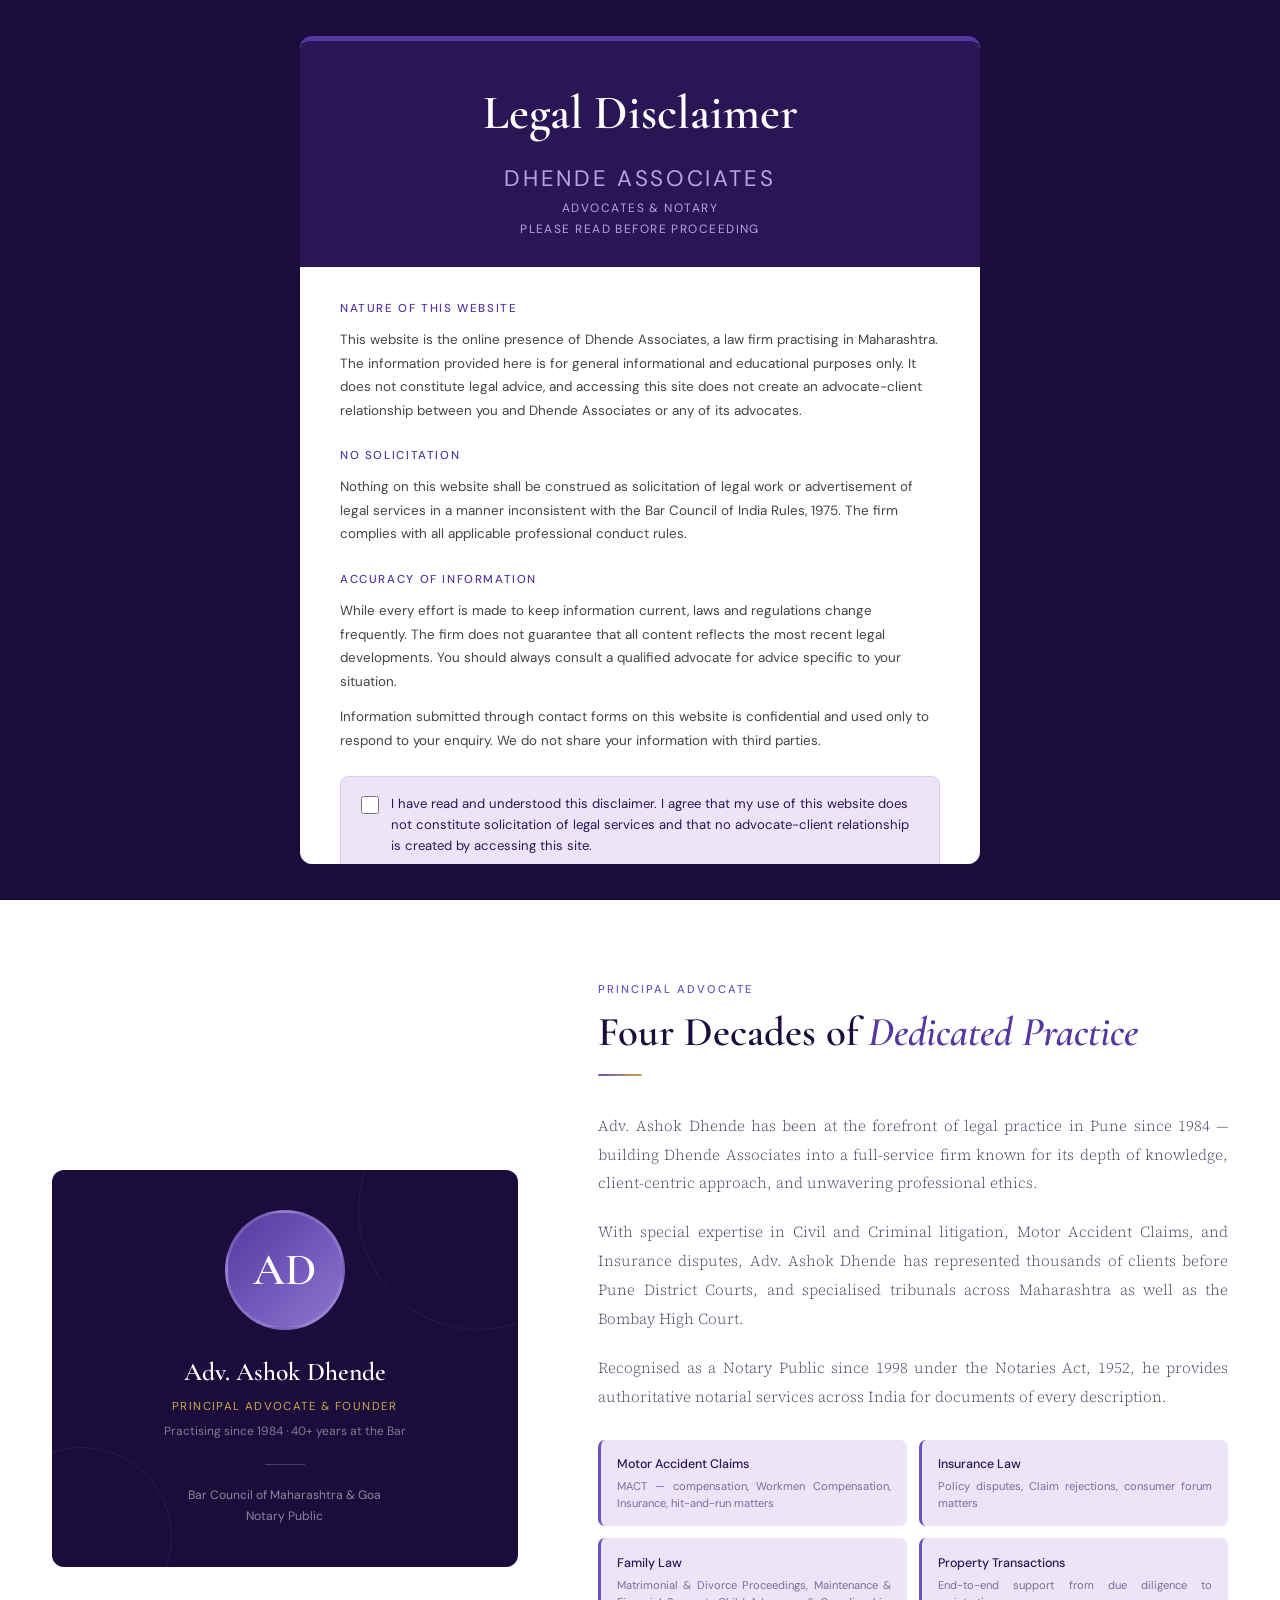
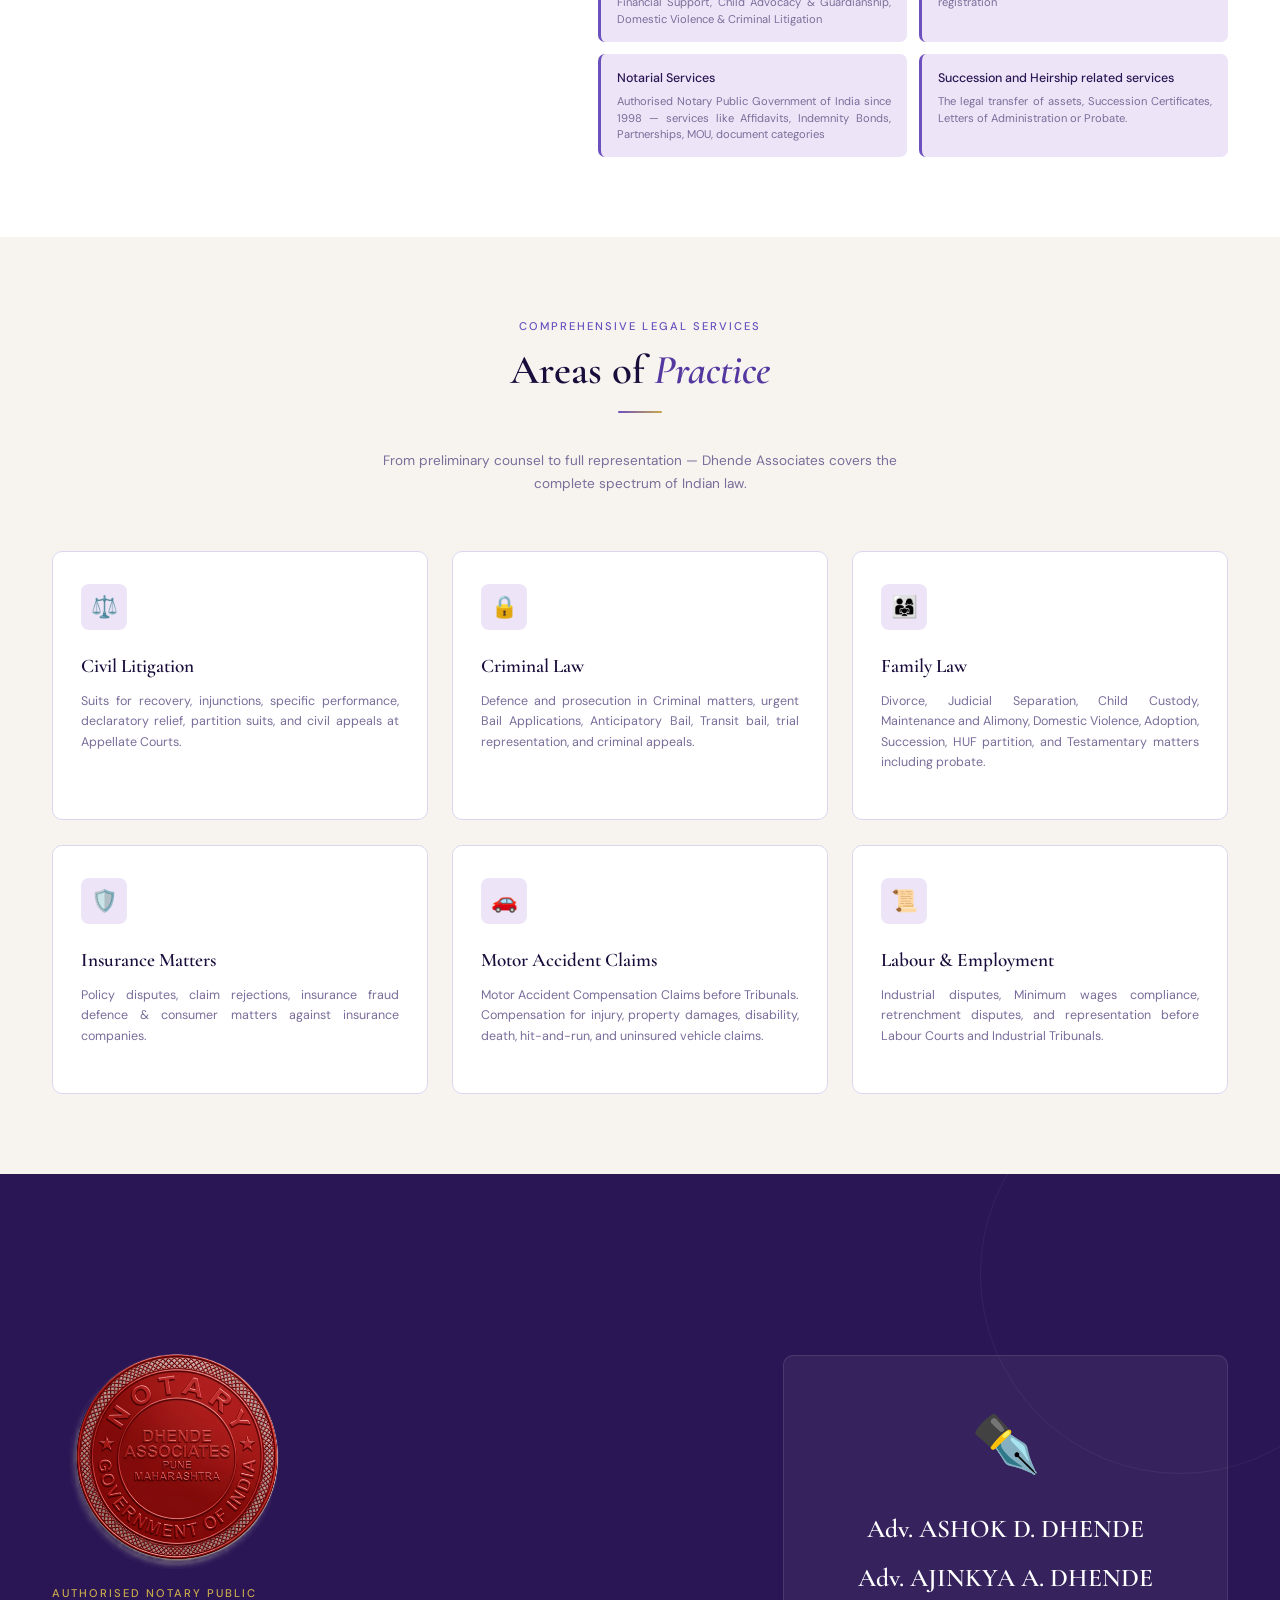
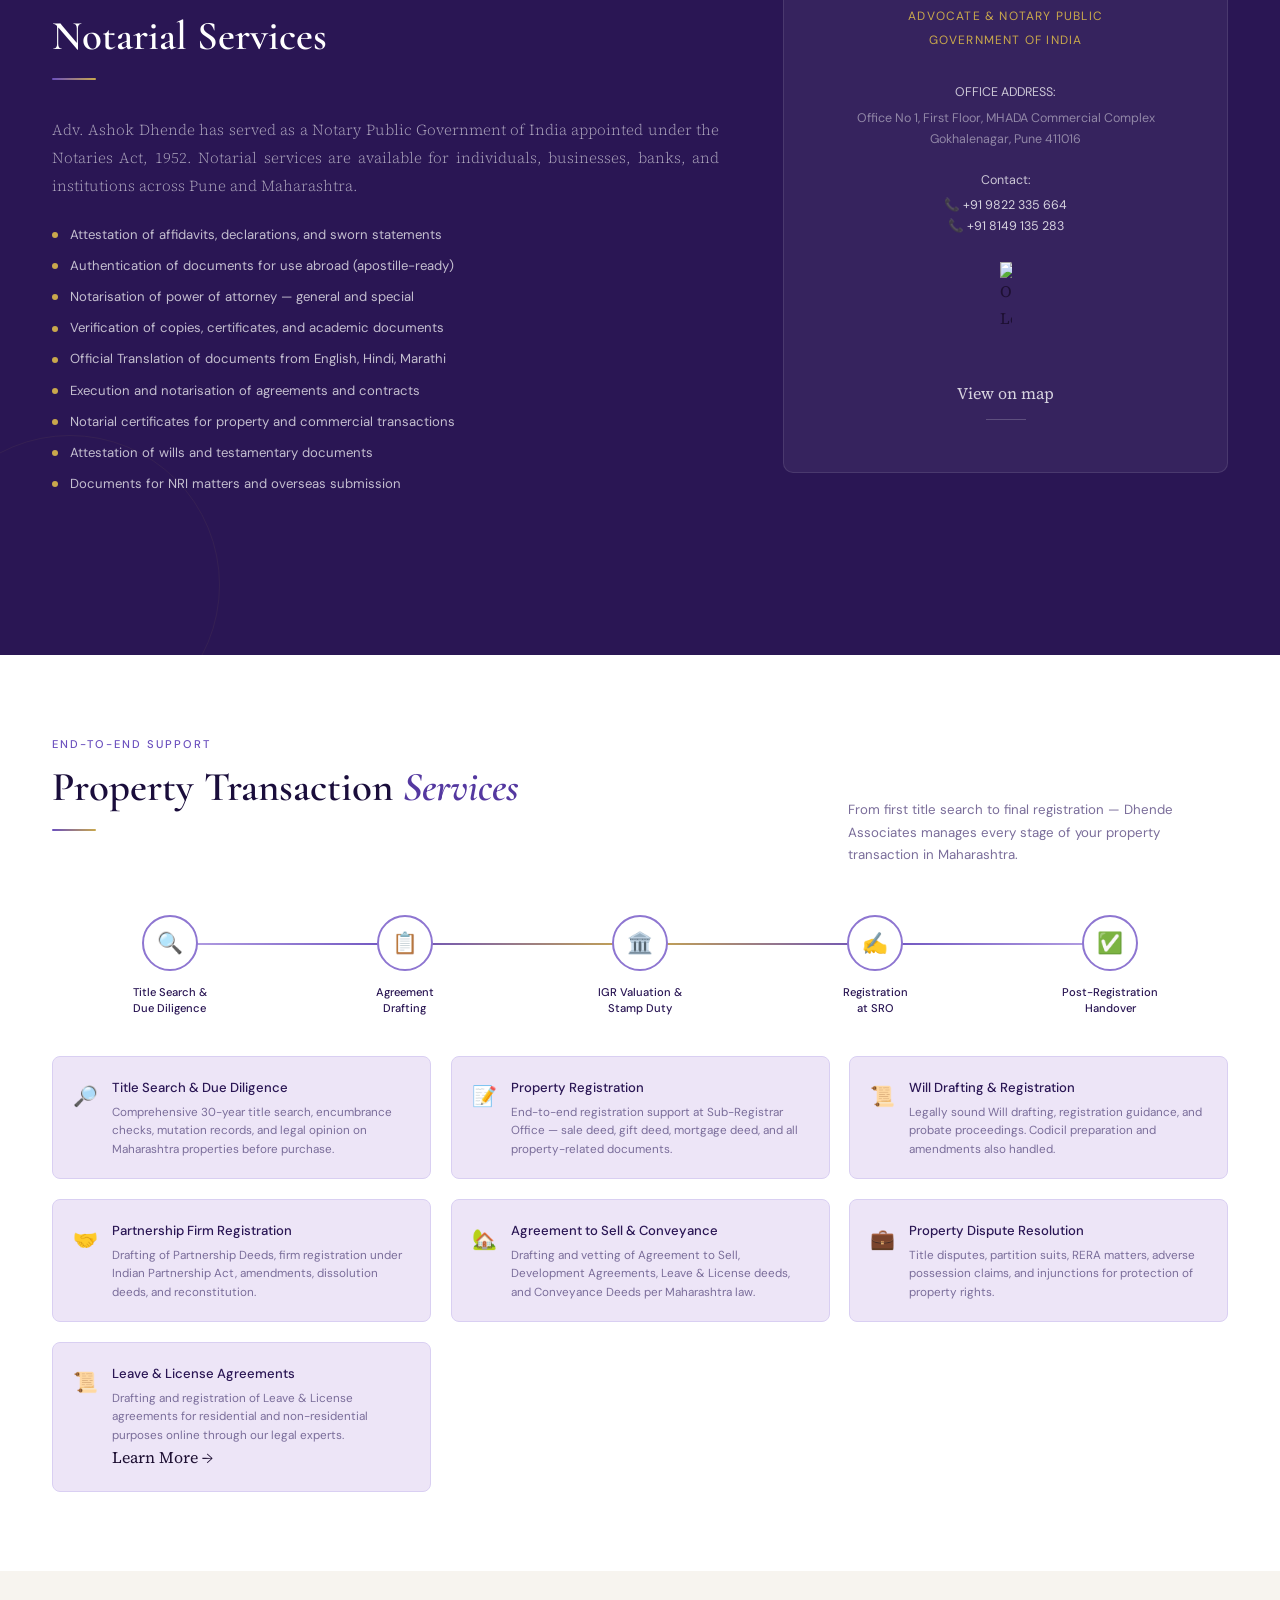
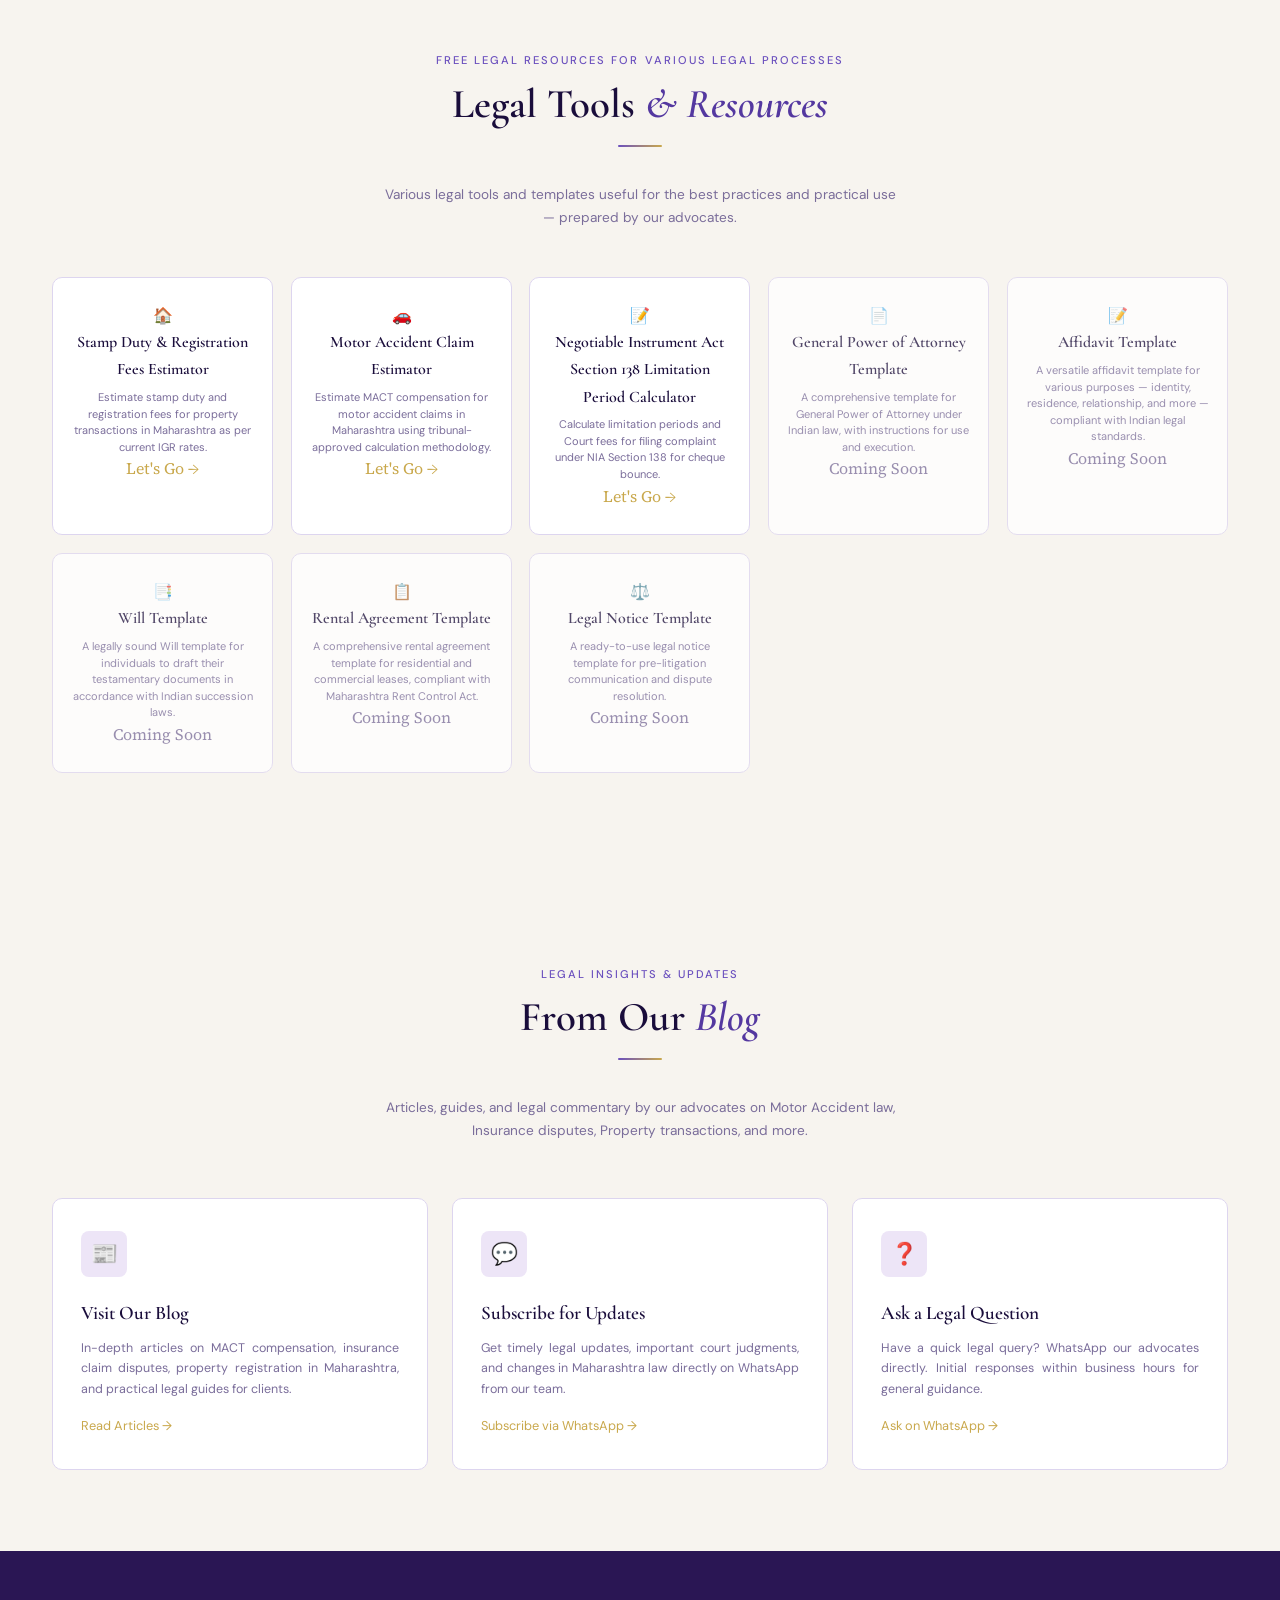
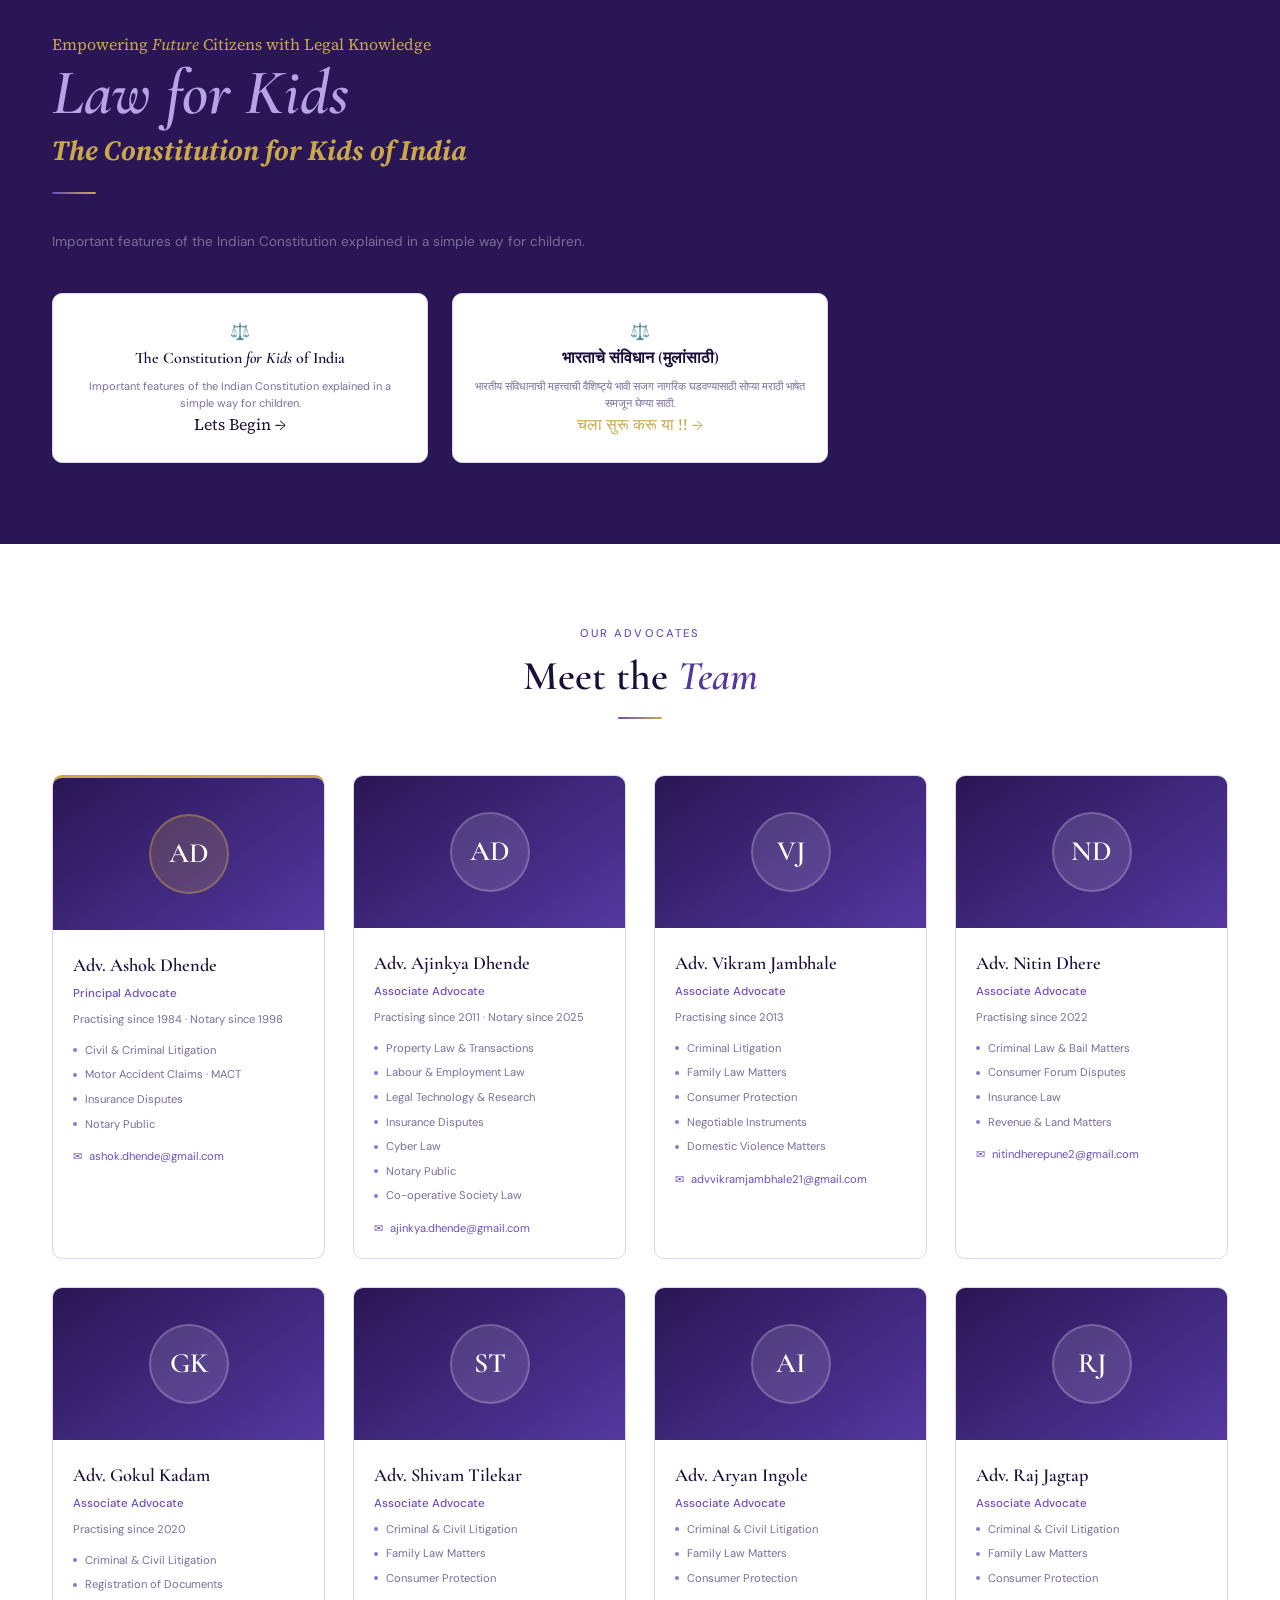
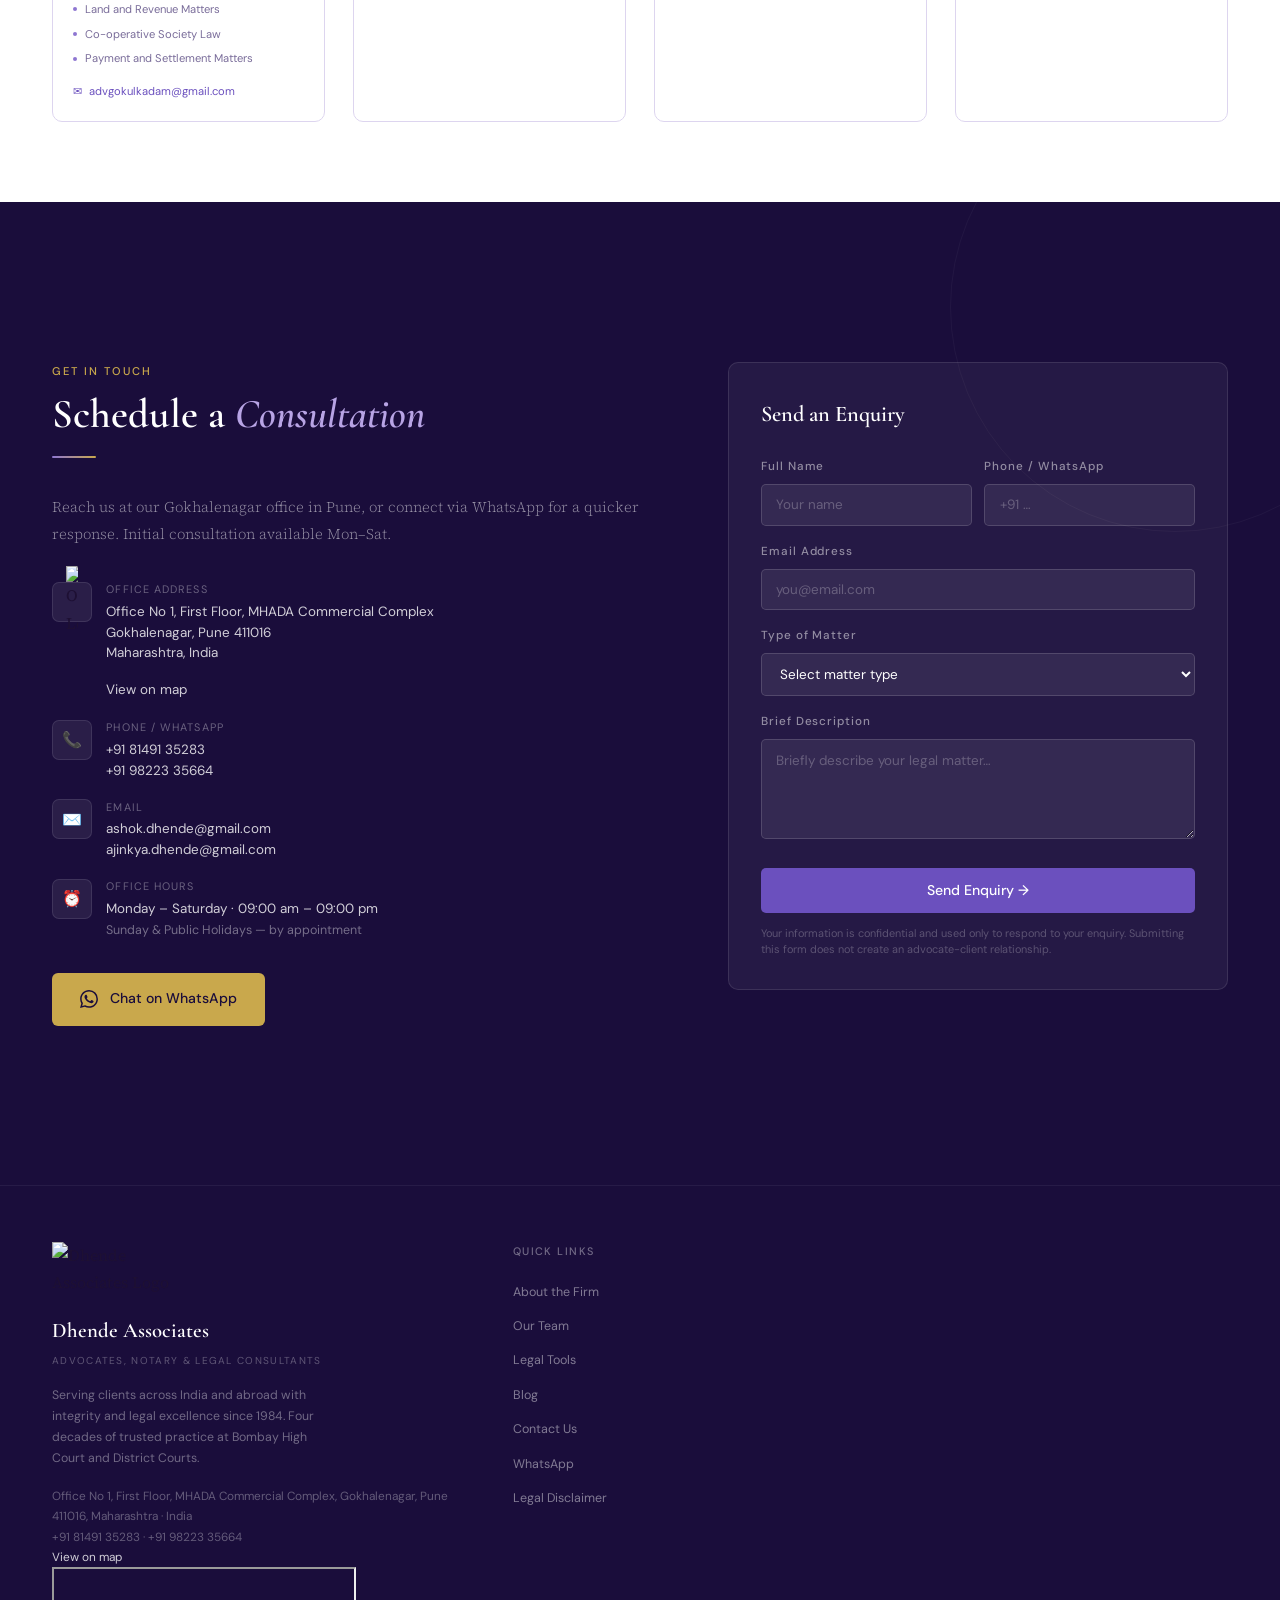
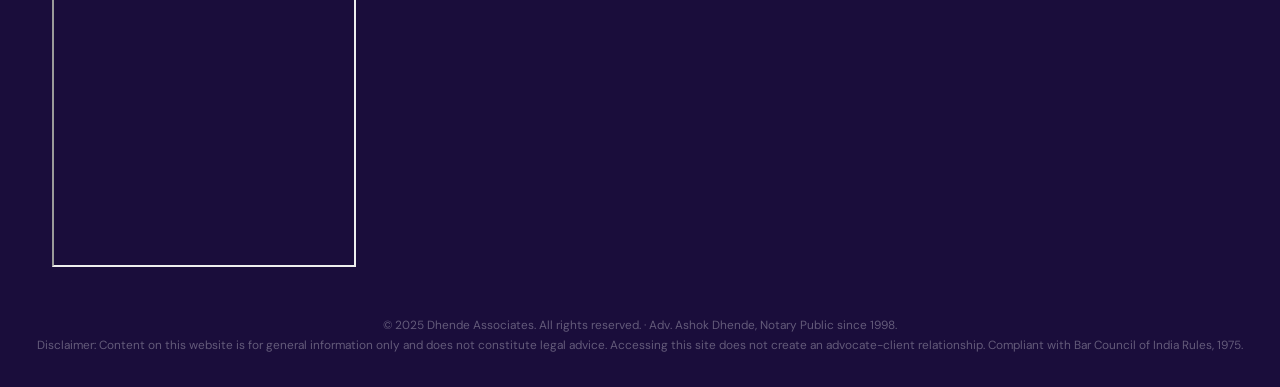
==== commit d9668ef3: "Update index.html" ====
--- a/index.html
+++ b/index.html
@@ -23,7 +23,7 @@
 <link rel="preconnect" href="https://fonts.gstatic.com" crossorigin>
 <link rel="preload" as="style" href="https://fonts.googleapis.com/css2?family=Cormorant+Garamond:ital,wght@0,400;0,500;0,600;0,700;1,400;1,600&family=Source+Serif+4:opsz,wght@8..60,300;8..60,400;8..60,600&family=DM+Sans:wght@300;400;500&display=swap">
 <link href="https://fonts.googleapis.com/css2?family=Cormorant+Garamond:ital,wght@0,400;0,500;0,600;0,700;1,400;1,600&family=Source+Serif+4:opsz,wght@8..60,300;8..60,400;8..60,600&family=DM+Sans:wght@300;400;500&display=swap" rel="stylesheet">
-<link rel="preload" as="style" href="style.css">
+<link rel="preload" as="style" href="style.css" fetchpriority="high">
 <link rel="stylesheet" href="style.css" />
 
 <!-- SEO Meta Tags -->
@@ -949,7 +949,7 @@
       <p class="reveal" style="font-family:var(--ff-u);font-size:.85rem;color:var(--muted);max-width:520px;margin:0 auto">Various legal tools and templates useful for the best practices and practical use — prepared by our advocates.</p>
     </div>
     <div class="tools-grid">
-      <a href="maharshtra-stampduty-estimator.html" class="tool-card reveal reveal-d2">
+      <a href="maharashtra-stampduty-estimator.html" class="tool-card reveal reveal-d2">
         <div class="tool-icon">🏠</div>
         <div class="tool-name">Stamp Duty &amp; Registration Fees Estimator</div>
         <div class="tool-desc">Estimate stamp duty and registration fees for property transactions in Maharashtra as per current IGR rates.</div>
@@ -1002,7 +1002,7 @@
 </section>
 
 <!-- ══════════════════════════════════
-     BLOG  (FIX 3: Added missing blog section — nav href="#blog" now resolves)
+     BLOG  
 ══════════════════════════════════ -->
 <section class="practice" id="blog" style="background:var(--bg-alt,#F7F4EF);">
   <div class="container">
@@ -1013,7 +1013,7 @@
       <p class="reveal" style="font-family:var(--ff-u);font-size:.85rem;color:var(--muted);max-width:520px;margin:0 auto">Articles, guides, and legal commentary by our advocates on Motor Accident law, Insurance disputes, Property transactions, and more.</p>
     </div>
     <div class="practice-grid" style="margin-top:2.5rem;">
-      <a href="blog.html" target="_blank" rel="noopener" class="pa-card reveal reveal-d2" style="text-decoration:none;">
+      <a href="blog.html" target=" blank" rel="noopener" class="pa-card reveal reveal-d2" style="text-decoration:none;">
         <div class="pa-icon-wrap">📰</div>
         <div class="pa-name">Visit Our Blog</div>
         <p class="pa-desc" style="text-align:justify;">In-depth articles on MACT compensation, insurance claim disputes, property registration in Maharashtra, and practical legal guides for clients.</p>
@@ -1367,12 +1367,23 @@
         <div class="footer-addr">
           <a class="footer-addr" href="https://maps.app.goo.gl/FT5mNgG5bBRJW8A99" style="color:rgba(255,255,255,.8);animation:pulseGold 2s infinite;" target="_blank" rel="noopener">View on map</a>
         </div>
-<iframe src="https://www.google.com/maps/embed?pb=!1m18!1m12!1m3!1d674.005644921228!2d73.82680121409193!3d18.527522543664382!2m3!1f0!2f0.000029515797663748344!3f0!3m2!1i1024!2i768!4f13.1!3m3!1m2!1s0x3bc2bf7629973f4f%3A0xea00cb8b7ee510a0!2sAdvocate%20Ashok%20Dhende%20and%20Associates!5e0!3m2!1sen!2sin!4v1775886261204!5m2!1sen!2sin" width="60%" height="300" style="border:0;" allowfullscreen="" loading="lazy" referrerpolicy="no-referrer-when-downgrade"></iframe>
-        
-        
-      </div>
+        <iframe 
+          src="https://www.google.com/maps/embed?pb=!1m18!1m12!1m3!1d674.005644921228!2d73.82680121409193!3d18.527522543664382!2m3!1f0!2f0.000029515797663748344!3f0!3m2!1i1024!2i768!4f13.1!3m3!1m2!1s0x3bc2bf7629973f4f%3A0xea00cb8b7ee510a0!2sAdvocate%20Ashok%20Dhende%20and%20Associates!5e0!3m2!1sen!2sin!4v1775886261204!5m2!1sen!2sin"
+          class="footer-map"
+          height="300"
+          title="Dhende Associates Office Location on Google Maps"
+          allowfullscreen=""
+          loading="lazy"
+        ></iframe>
+               
+      </div>
+      
+
+
       <div>
-        <div class="footer-col-title">Quick Links</div>
+        <div>
+          <div class="footer-col-title">Quick Links</div>
+        </div>
         <ul class="footer-links">
           <li><a href="#principal">About the Firm</a></li>
           <li><a href="#team">Our Team</a></li>
@@ -1380,8 +1391,9 @@
           <li><a href="#blog">Blog</a></li>
           <li><a href="#contact">Contact Us</a></li>
           <li><a href="https://wa.me/918149135283" target="_blank" rel="noopener">WhatsApp</a></li>
-          <li><a href="#" onclick="document.getElementById('disclaimer-overlay').classList.remove('hidden');return false;">Legal Disclaimer</a></li>
+          <li><a href="#disclaimer-overlay" onclick="document.getElementById('disclaimer-overlay').classList.remove('hidden');return false;">Legal Disclaimer</a></li>
         </ul>
+      </div>
       </div>
     </div>
     <div class="footer-addr" style="text-align:center;margin-top:2rem;">© 2025 Dhende Associates. All rights reserved. · Adv. Ashok Dhende, Notary Public since 1998.</div>
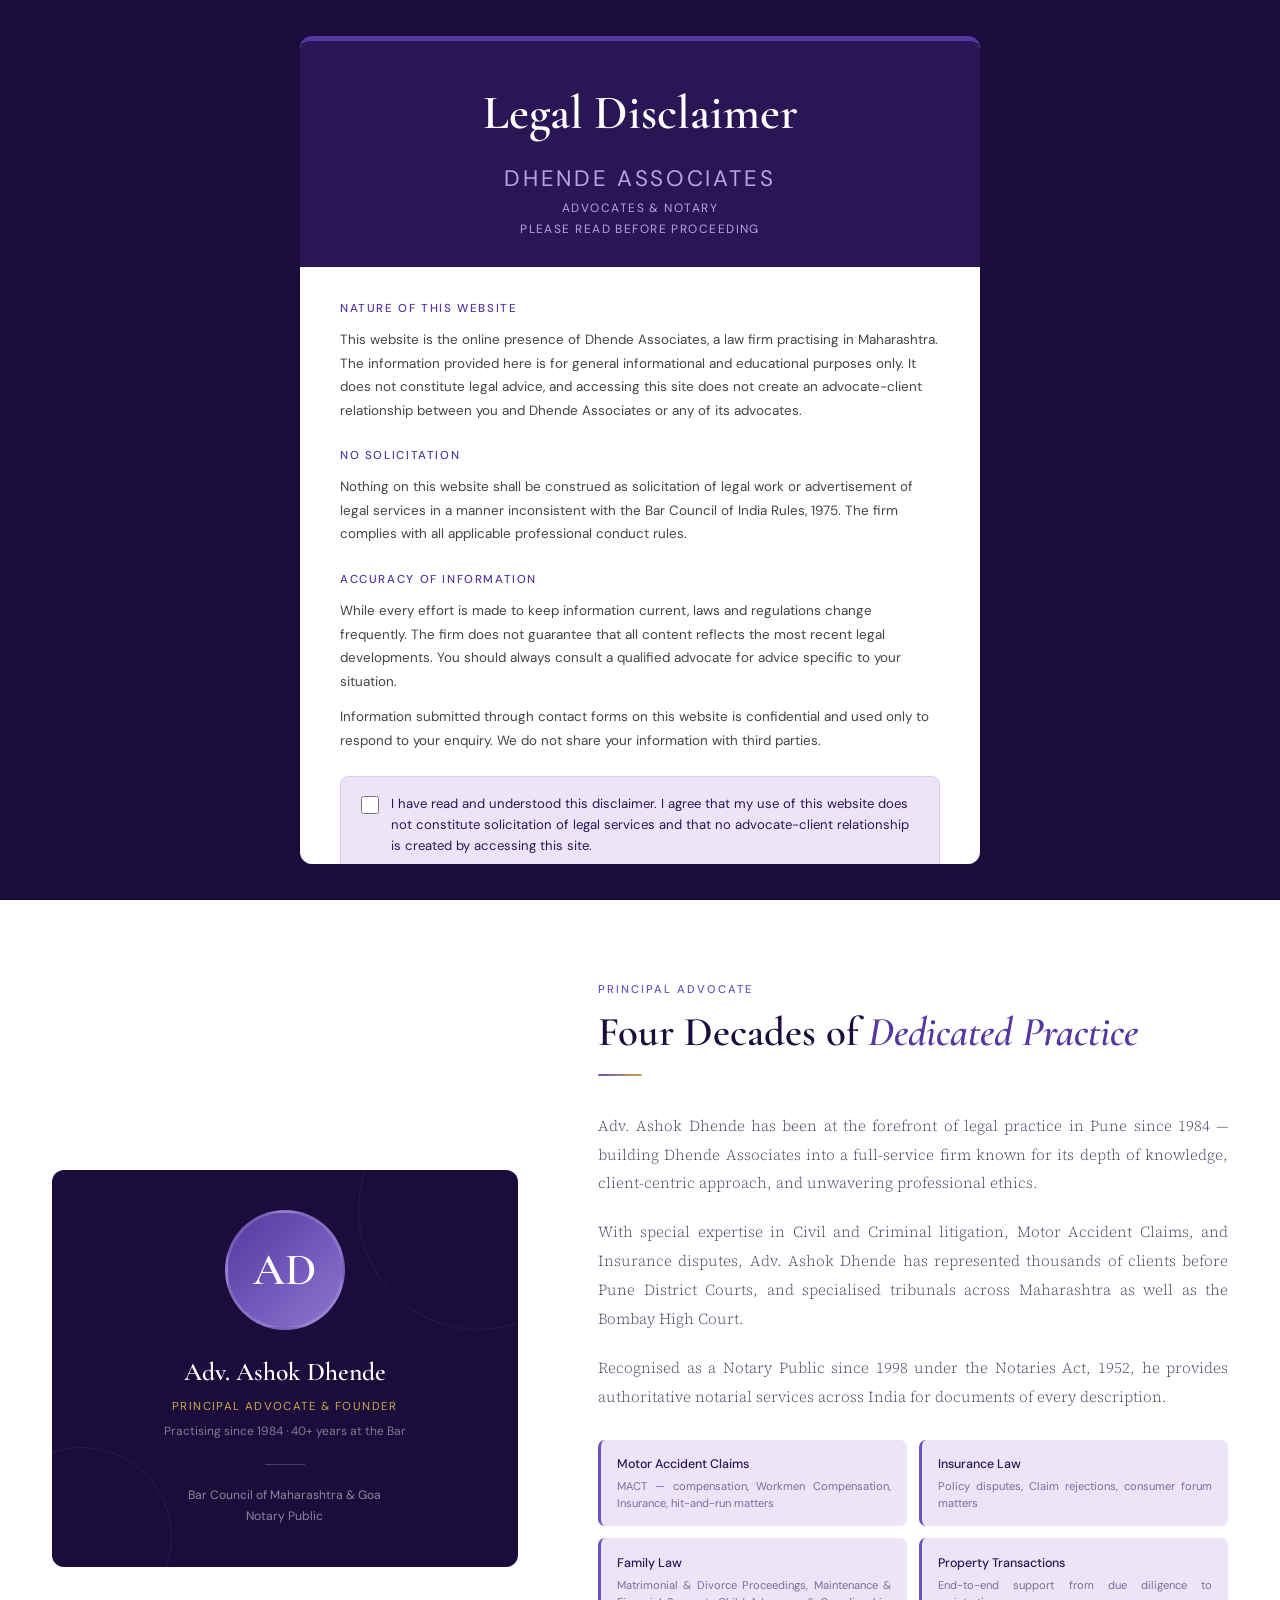
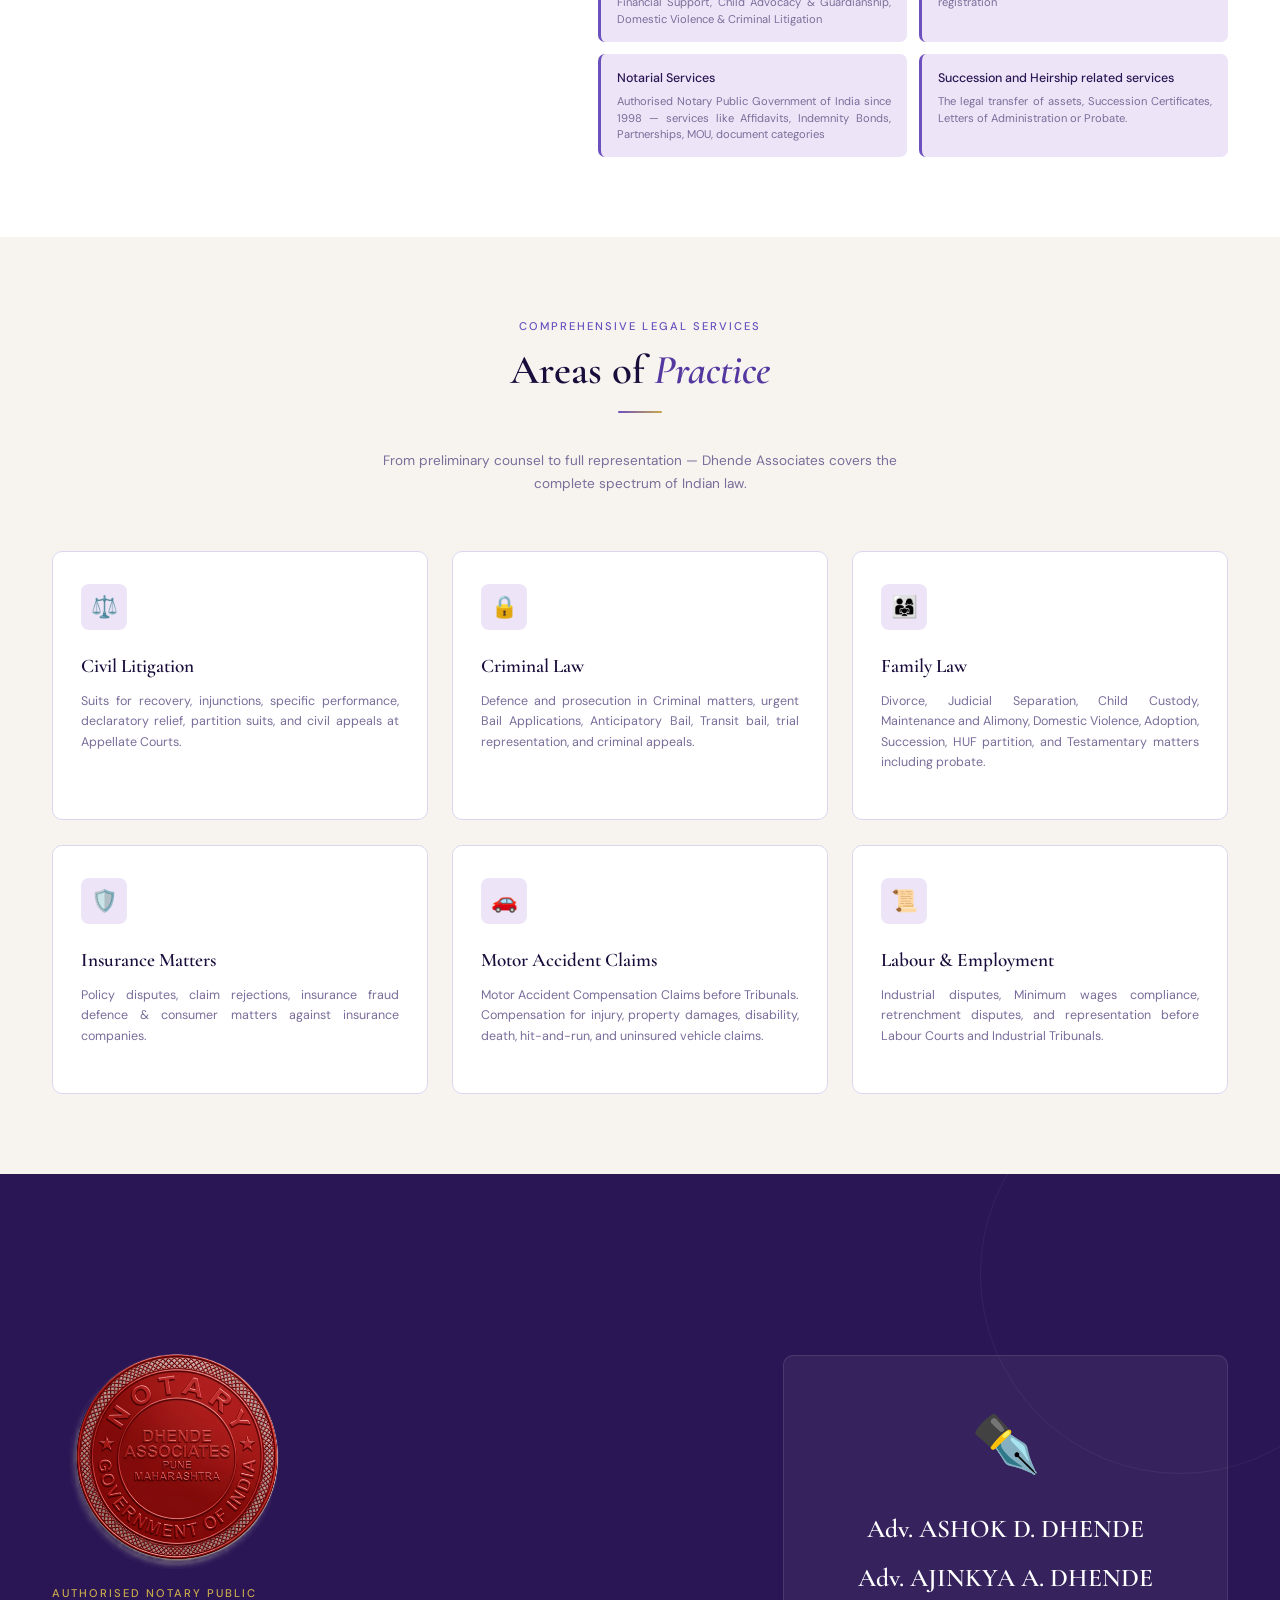
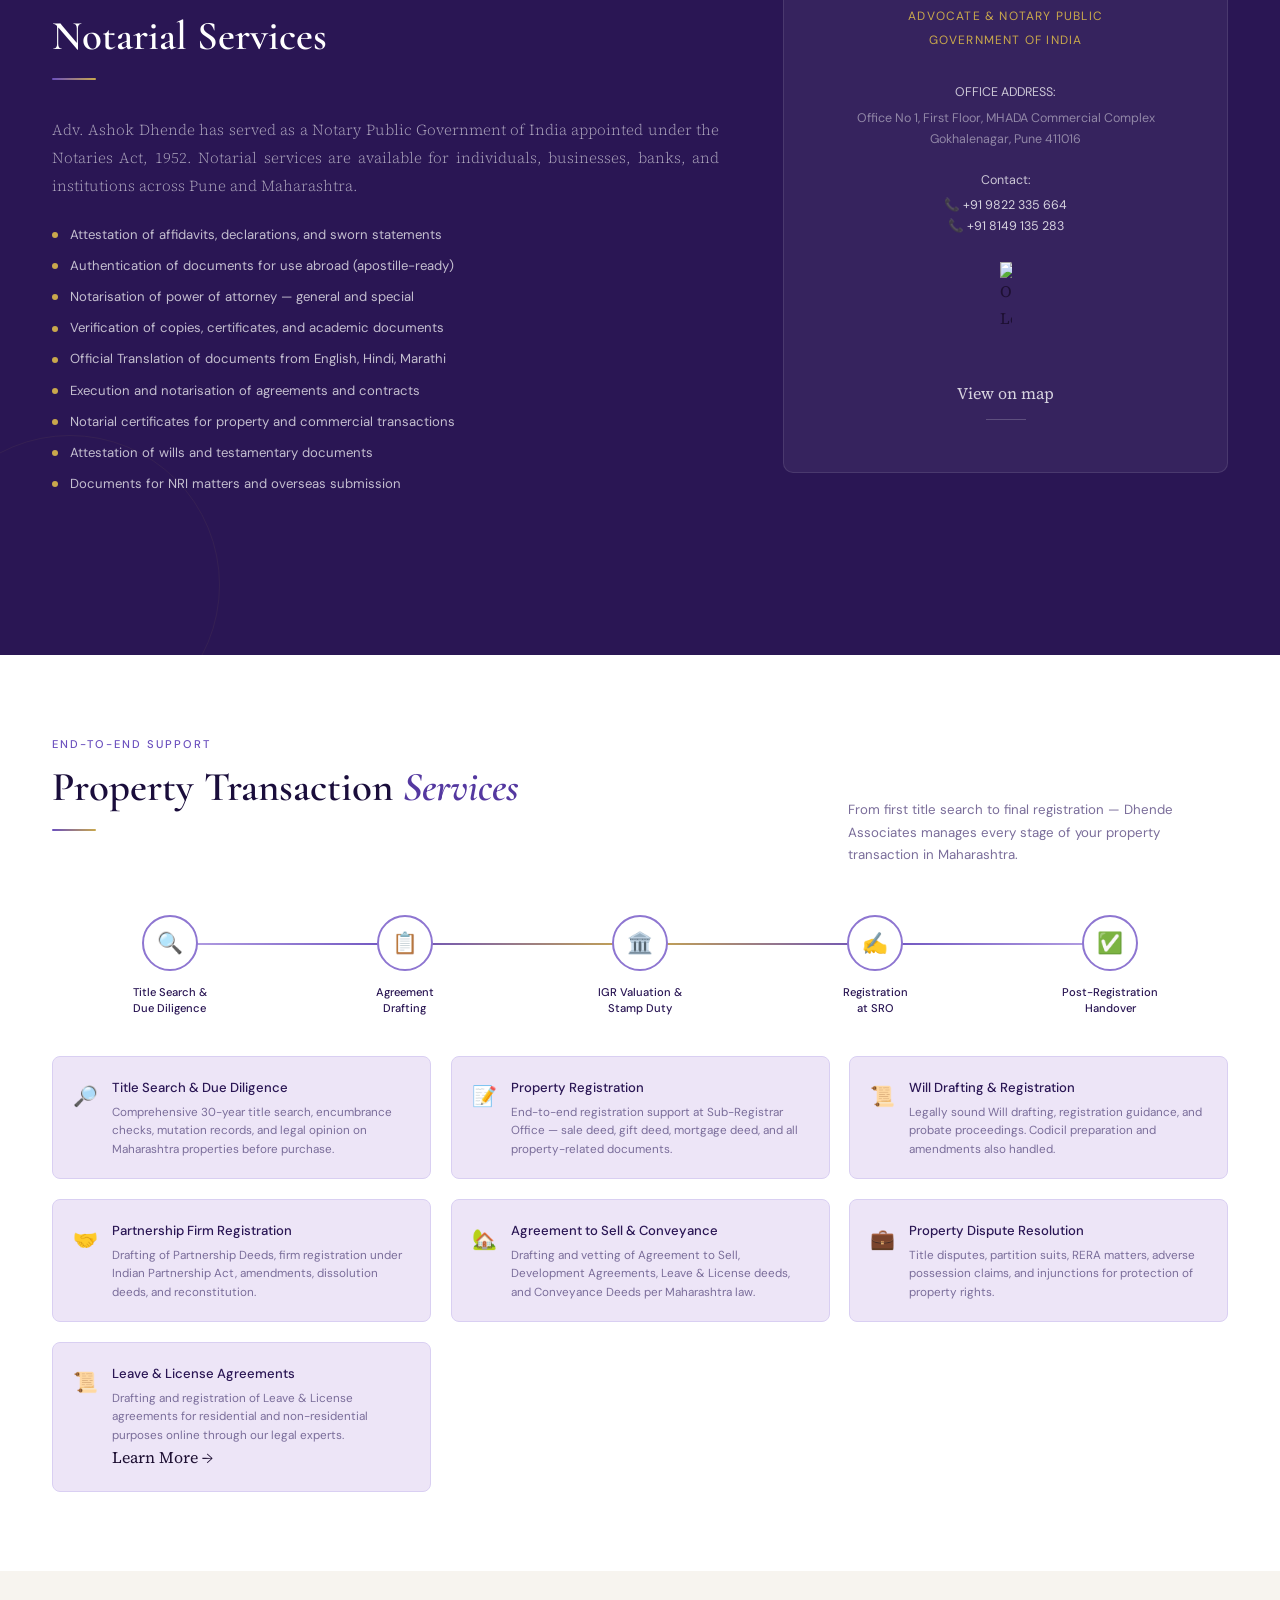
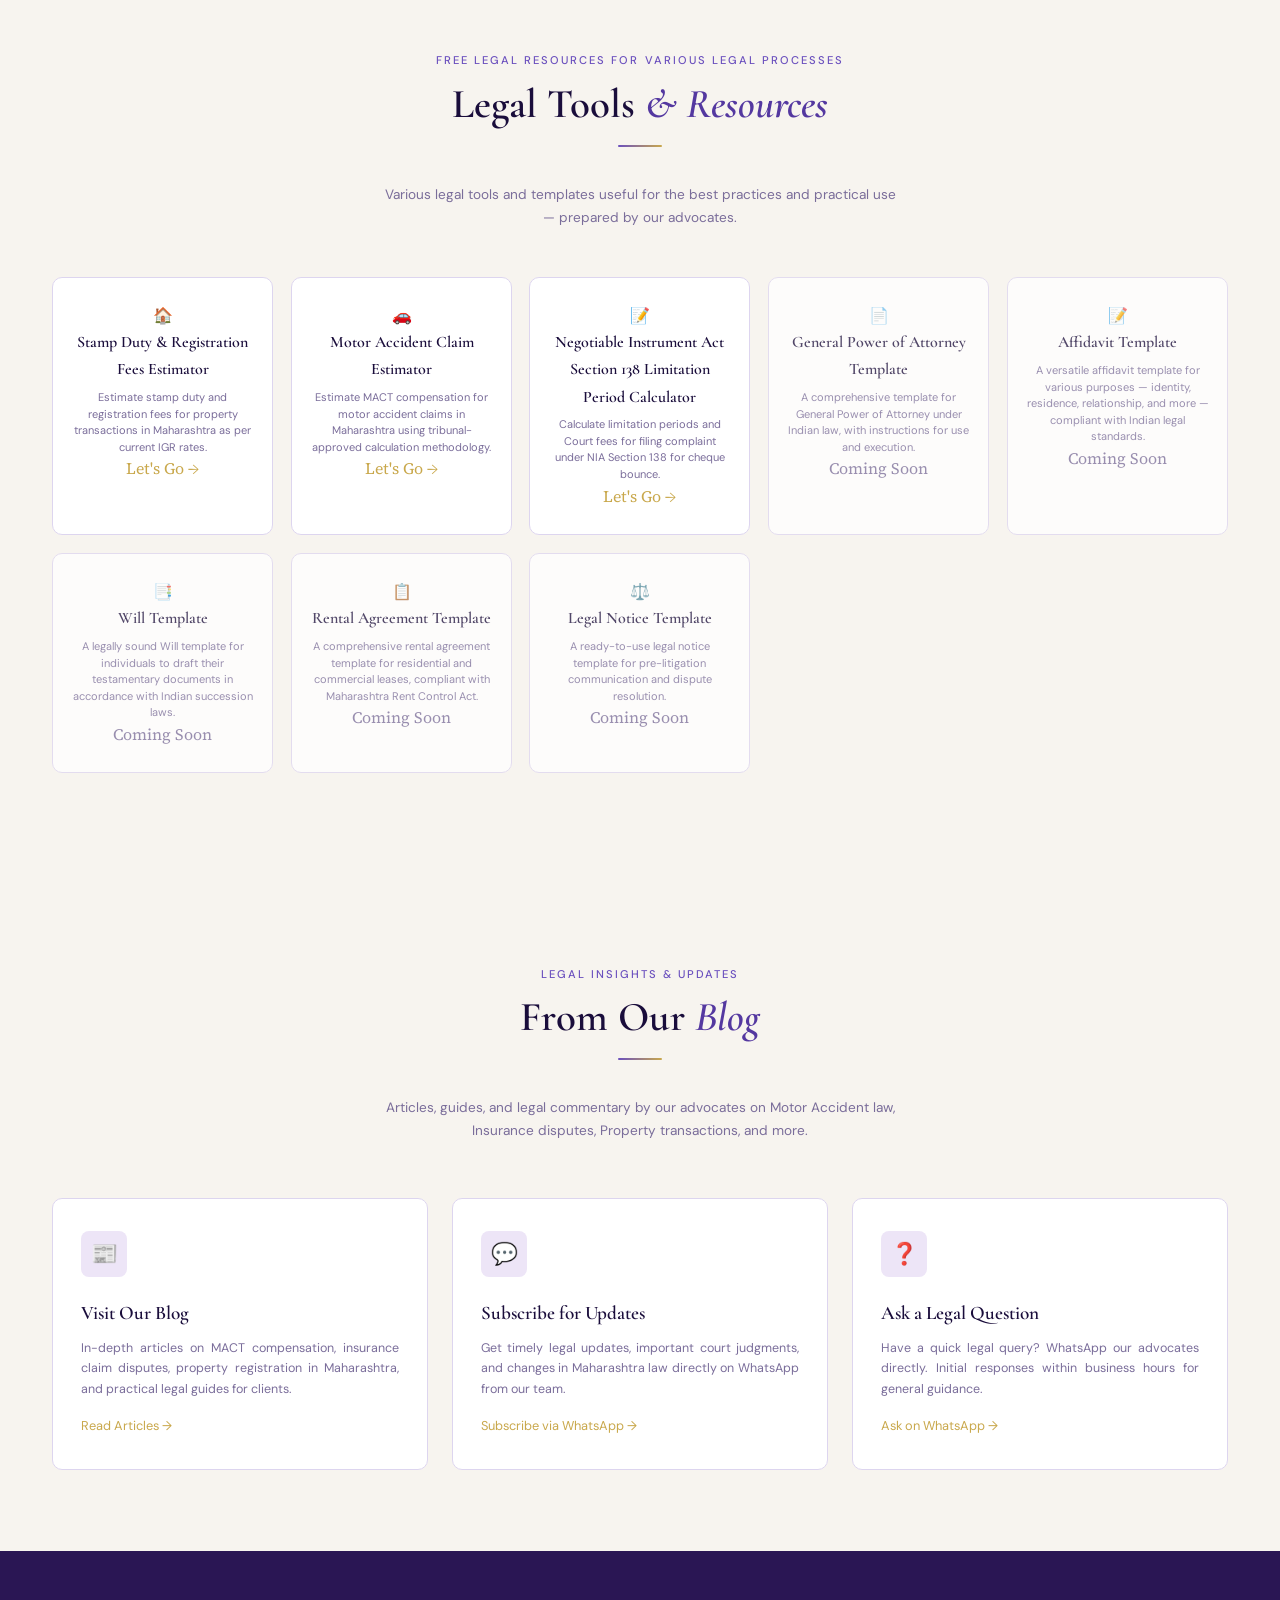
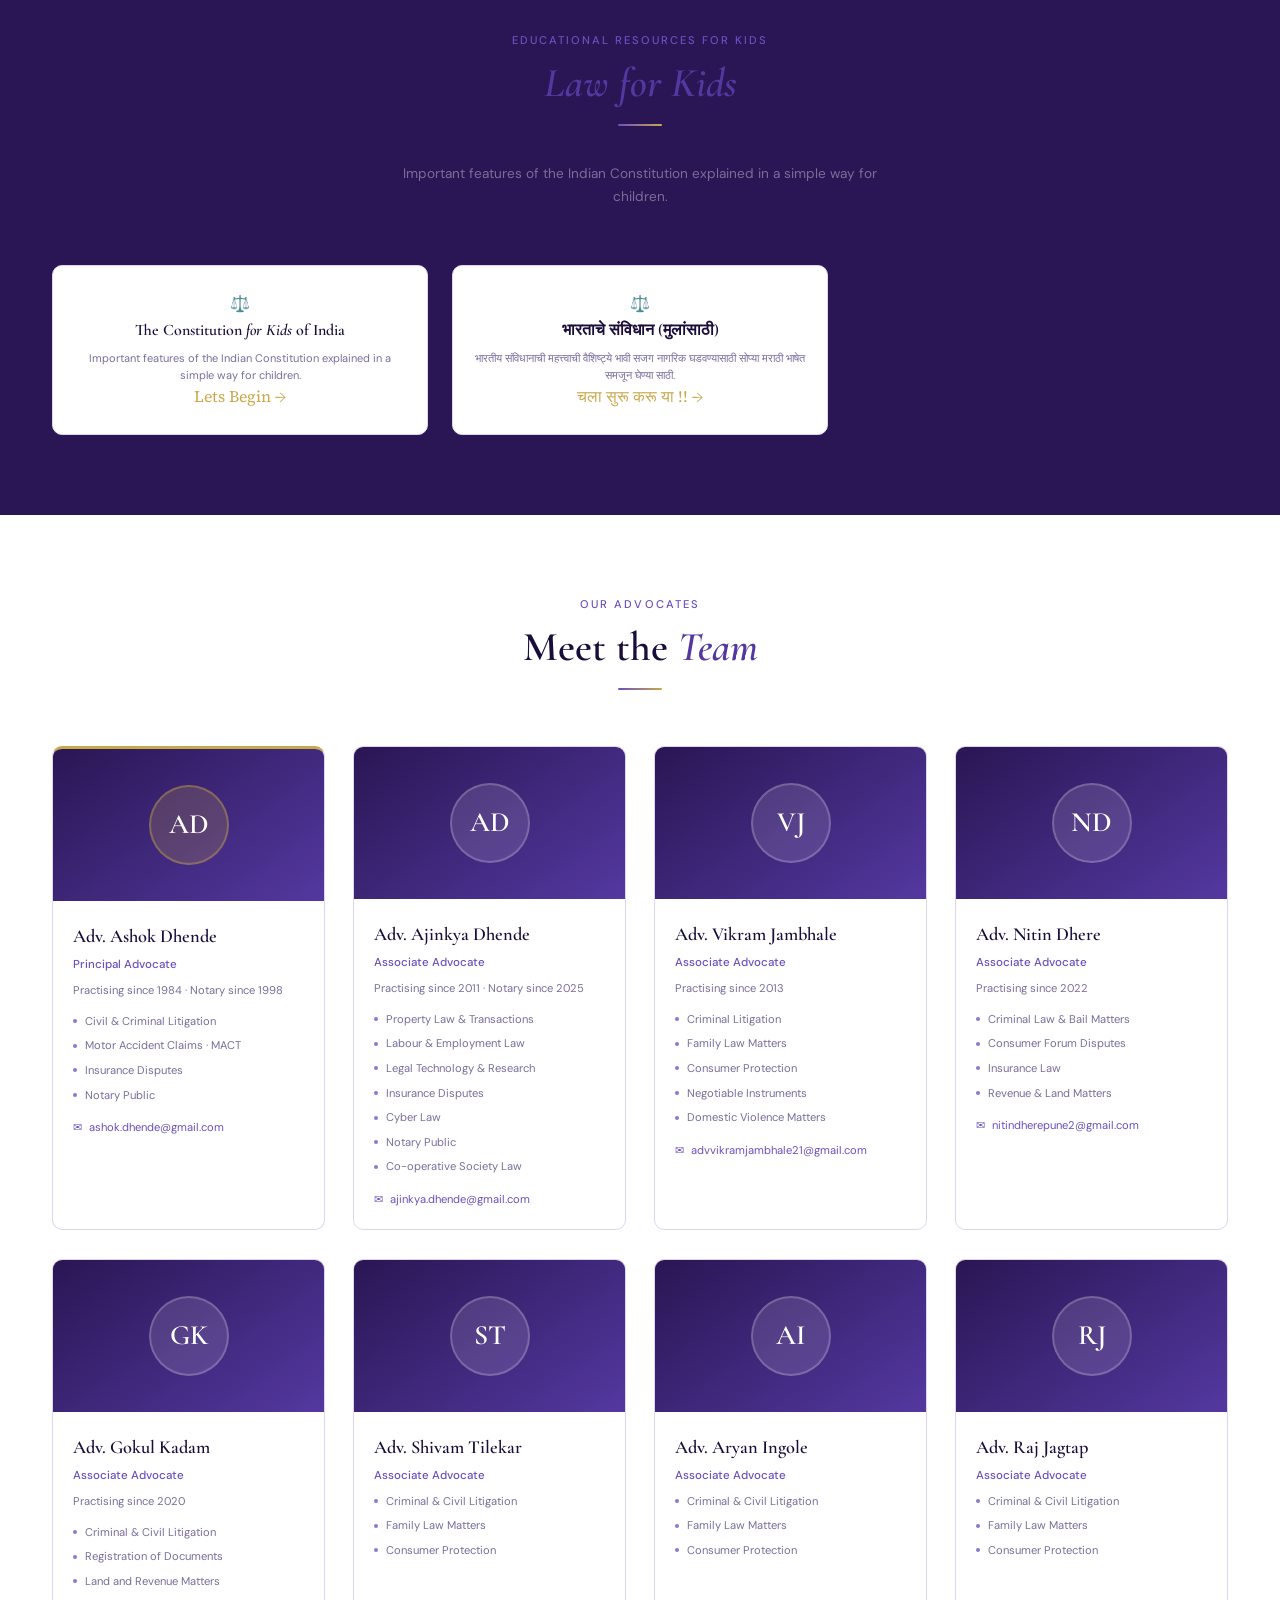
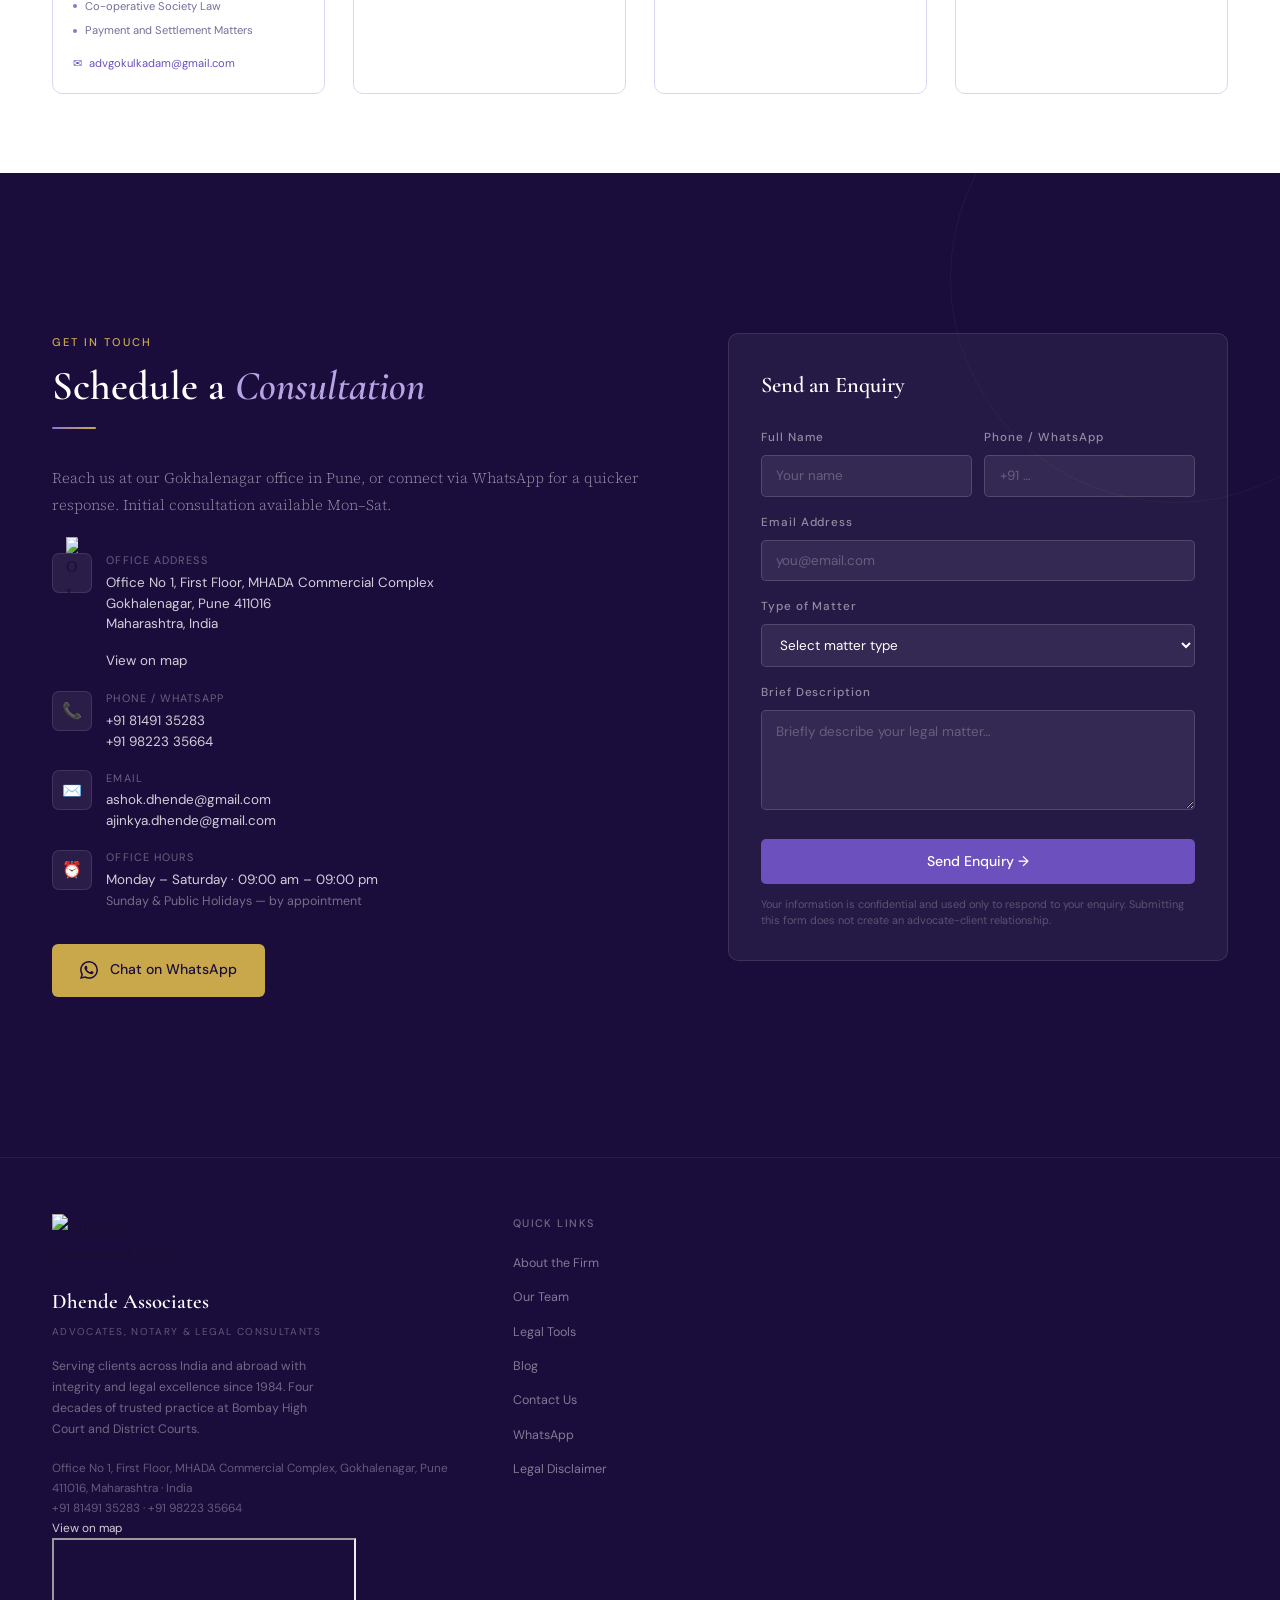
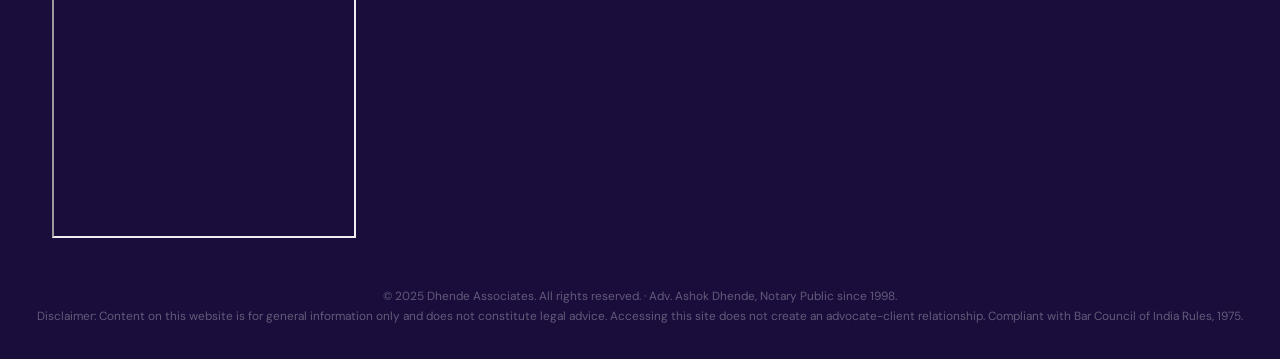
==== commit 21c5a1c5: "Update index.html" ====
--- a/index.html
+++ b/index.html
@@ -18,7 +18,7 @@
 })(window,document,'script','dataLayer','GTM-T4ZG63FK');</script>
 <!-- End Google Tag Manager -->
   
-<link rel="google business" href="https://share.google/DdQ5nvNZUy1mBHjDc">
+
 <link rel="preconnect" href="https://fonts.googleapis.com">
 <link rel="preconnect" href="https://fonts.gstatic.com" crossorigin>
 <link rel="preload" as="style" href="https://fonts.googleapis.com/css2?family=Cormorant+Garamond:ital,wght@0,400;0,500;0,600;0,700;1,400;1,600&family=Source+Serif+4:opsz,wght@8..60,300;8..60,400;8..60,600&family=DM+Sans:wght@300;400;500&display=swap">
@@ -28,30 +28,7 @@
 
 <!-- SEO Meta Tags -->
 <meta name="description" content="Trusted advocate & notary in Pune. 40+ years of legal practice in Motor Accident Claims, Insurance, Civil/Criminal Law, Property Law. Serving Maharashtra & India.">
-<meta name="keywords" content="advocates pune, Bombay High Court lawyers, Top lawyer Pune, Best MACT advocate in Pune, How to file motor accident claim in Pune, HIGH COURT ADVOCATES, motor accident claim, insurance lawyer, property law, notary public, criminal lawyer, civil litigation, MACT compensation, Bail, Anticipatory Bail, family lawyer, legal consultant, legal advice, legal services, Pune law firm, Maharashtra advocate, legal representation, legal consultation, legal document drafting, legal dispute resolution, legal aid, legal support, legal guidance, legal expertise, legal counsel, legal assistance, legal advice in Pune, legal services in Maharashtra, legal representation in India, 138 negotiable instruments expert advocate, advocate for cheque bounce cases, advocate for dishonoured cheque cases, advocate for NI Act cases, Legal notice drafting service Pune, RTI filing advocate Pune, Document drafting lawyer Pune, Legal heir certificate advocate Pune, Will drafting lawyer Pune, NRI property legal help Pune, Notary public near me Pune, Property registration advocate Pune,
-Sale deed lawyer Pune, Title verification advocate Pune, Property dispute resolution Pune, Stamp duty advisor Pune, Criminal lawyer Pune, Criminal defence advocate Pune, Bail application lawyer Pune, FIR filing advocate Pune, BNSS lawyer Pune, most affordable legal services Pune, best legal services Pune, top legal services Pune,
-experienced advocate Pune, trusted lawyer Pune, legal consultation Pune, legal advice Pune,
-legal representation Pune,
-legal services Pune,
-legal assistance Pune,
-legal support Pune,
-legal guidance Pune,
-legal expertise Pune,
-legal counsel Pune,
-trusted and affordable legal services Pune,
-best legal services Pune,
-top legal services Pune,
-experienced advocate Pune,
-trusted lawyer Pune,
-legal consultation Pune,
-legal advice Pune,
-legal representation Pune,
-legal services Pune,
-legal assistance Pune,
-legal support,
-legal guidance,
-legal expertise,
-legal counsel">
+<meta name="keywords" content="advocates Pune, law firm Pune, Bombay High Court advocate, MACT advocate Pune, motor accident claim Pune, MACT compensation calculator, anticipatory bail advocate Pune, bail application lawyer Pune, criminal lawyer Pune, BNSS advocate Pune, FIR defence Pune, family lawyer Pune, divorce advocate Pune, civil litigation Pune, property lawyer Pune, sale deed advocate Pune, title verification Pune, stamp duty advisor Pune, NRI property legal help Pune, insurance dispute advocate Pune, cheque bounce lawyer Pune, Section 138 NI Act advocate, notary public Pune, notary near me Pune, legal heir certificate Pune, will drafting lawyer Pune, leave and license registration Pune, labour law advocate Pune, RTI filing advocate Pune, legal notice drafting Pune, document drafting lawyer Pune, Maharashtra advocate, legal services Maharashtra, trusted advocate Pune, Dhende Associates Pune">
 
 <meta name="robots" content="index, follow, max-snippet:-1, max-image-preview:large, max-video-preview:-1">
 <meta name="author" content="Adv. Ashok Dhende, Adv. Ajinkya Dhende">
@@ -1013,7 +990,7 @@
       <p class="reveal" style="font-family:var(--ff-u);font-size:.85rem;color:var(--muted);max-width:520px;margin:0 auto">Articles, guides, and legal commentary by our advocates on Motor Accident law, Insurance disputes, Property transactions, and more.</p>
     </div>
     <div class="practice-grid" style="margin-top:2.5rem;">
-      <a href="blog.html" target=" blank" rel="noopener" class="pa-card reveal reveal-d2" style="text-decoration:none;">
+      <a href="blog.html" target="_blank" rel="noopener" class="pa-card reveal reveal-d2" style="text-decoration:none;">
         <div class="pa-icon-wrap">📰</div>
         <div class="pa-name">Visit Our Blog</div>
         <p class="pa-desc" style="text-align:justify;">In-depth articles on MACT compensation, insurance claim disputes, property registration in Maharashtra, and practical legal guides for clients.</p>
@@ -1039,22 +1016,20 @@
      KIDS  
 ══════════════════════════════════ -->
 <section class="practice" id="kids" style="background:var(--bg-alt,#2a1654);">
- <div class="container">
-      <div part of the tools section, but with content focused on educational resources for children. This section provides simplified explanations of the Indian Constitution and other legal concepts to help kids understand their rights and duties the legal system in an engaging way. The tools offered include resources in both English and Marathi to cater to a wider audience of young learners.</div>
-    <div class="Hero-H1 reveal" style="color:var(--gold);font: size 1em;margin-bottom:0;">Empowering <em>Future</em> Citizens with Legal Knowledge</div>
-      <span class="hero-h1 reveal;style="color:var(--gold);"><em>Law for Kids</em></span>
-      <h2 class="Hero-h1 reveal center" style="color:var(--gold);font-size:1.75rem;margin-bottom:0;"><em>The Constitution for Kids of India</em></h2>
-      <div class="rule"></div>
-      <p class="reveal" style="font-family:var(--ff-u);font-size:.85rem;color:var(--muted);margin:0 auto">Important features of the Indian Constitution explained in a simple way for children.</p>
+  <div class="container">
+    <div class="practice-head">
+      <span class="eyebrow reveal">Educational Resources for Kids</span>
+      <h2 class="section-title reveal"><em>Law for Kids</em></h2>
+      <div class="rule center reveal"></div>
+      <p class="reveal" style="font-family:var(--ff-u);font-size:.85rem;color:var(--muted);max-width:520px;margin:0 auto">Important features of the Indian Constitution explained in a simple way for children.</p>
     </div> 
 
-    <div class="center">
     <div class="practice-grid" style="margin-top:2.5rem;">
-     <a href="constitutionforkids_eng.html" class="tool-card reveal reveal-d2">
+      <a href="constitutionforkids_eng.html" class="tool-card reveal reveal-d2">
         <div class="tool-icon">⚖️</div>
-        <div class="tool-name">The Constitution <em>for Kids</em> of India </div>
+        <div class="tool-name">The Constitution <em>for Kids</em> of India</div>
         <div class="tool-desc">Important features of the Indian Constitution explained in a simple way for children.</div>
-        <div class="tool-arrow" style="color:var(--gold),; animation:pulseGold 2s infinite">Lets Begin →</div>
+        <div class="tool-arrow" style="color:var(--gold); animation:pulseGold 2s infinite">Lets Begin →</div>
       </a>
       <a href="constitutionforkids_mar.html" class="tool-card reveal reveal-d3">
         <div class="tool-icon">⚖️</div>
@@ -1062,8 +1037,8 @@
         <div class="tool-desc">भारतीय संविधानाची महत्त्वाची वैशिष्ट्ये भावी सजग नागरिक घडवण्यासाठी सोप्या मराठी भाषेत समजून घेण्या साठी.</div>
         <div class="tool-arrow" style="color:var(--gold); animation:pulseGold 2s infinite">चला सुरू करू या !! →</div>
       </a>
-      </div>
-      </div>
+    </div>
+  </div>
   </section>
 
 <!-- ══════════════════════════════════
